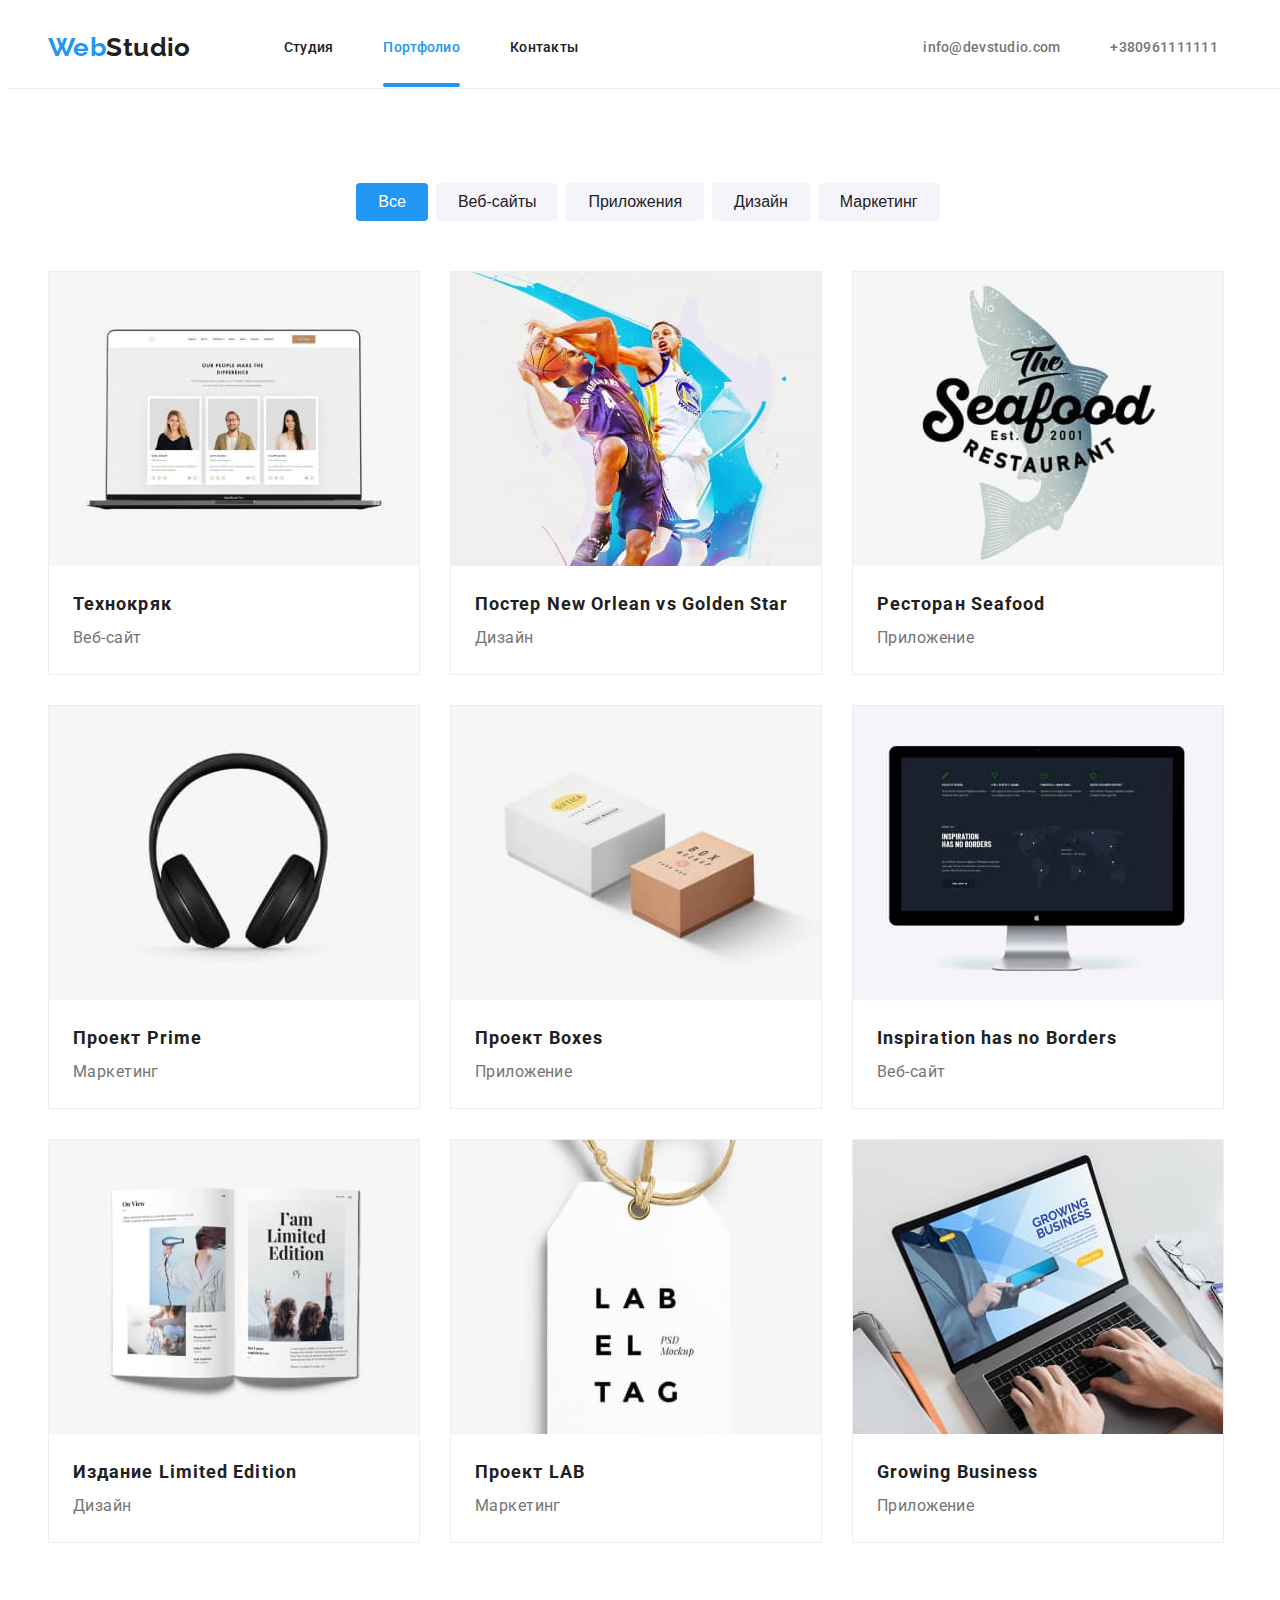
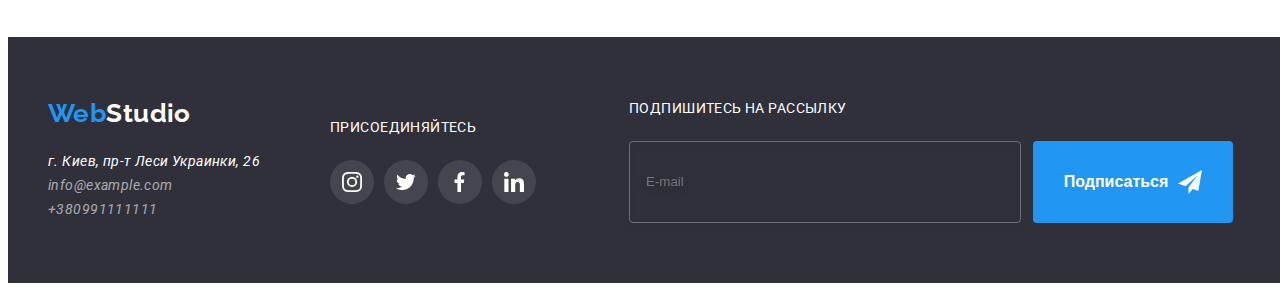
==== portfolio.html @ fde3c109 "Initial commit" ====
<!DOCTYPE html>
<html lang="ru">
  <head>
    <meta charset="UTF-8" />
    <meta http-equiv="X-UA-Compatible" content="IE=edge" />
    <meta name="viewport" content="width=device-width, initial-scale=1.0" />
    <title>Студия</title>
    <link rel="preconnect" href="https://fonts.googleapis.com" />
    <link rel="preconnect" href="https://fonts.gstatic.com" crossorigin />
    <link
      href="https://fonts.googleapis.com/css2?family=Raleway:wght@700&family=Roboto:wght@400;500;700;900&display=swap"
      rel="stylesheet"
    />
    <link
      rel="stylesheet"
      href="https://cdnjs.cloudflare.com/ajax/libs/modern-normalize/1.1.0/modern-normalize.min.css"
      integrity="sha512-wpPYUAdjBVSE4KJnH1VR1HeZfpl1ub8YT/NKx4PuQ5NmX2tKuGu6U/JRp5y+Y8XG2tV+wKQpNHVUX03MfMFn9Q=="
      crossorigin="anonymous"
      referrerpolicy="no-referrer"
    />
    <link rel="stylesheet" href="./css/styles.css" />
  </head>
  <body>
    <!-- Шапка страницы  -->
    <header class="header">
      <div class="conteiner header">
        <nav class="navigation">
          <a class="logo-web" href="./index.html">Web<span class="logo-studio">Studio</span></a>
          <ul class="site-nav">
            <li class="item"><a href="./index.html" class="link">Студия</a></li>
            <li class="item"><a href="./portfolio.html" class="link current">Портфолио</a></li>
            <li class="item"><a href="" class="link">Контакты</a></li>
          </ul>
        </nav>
        <ul class="auth-nav">
          <li class="auth-item">
            <a class="contact-mail" href="mailto:info@devstudio.com">
              <svg class="icon-contact" width="16" height="12">
                <use href="./images/contacts/sprite-header-contact.svg#mail"></use>
              </svg>
              info@devstudio.com
            </a>
          </li>
          <li class="auth-item">
            <a class="contact-pnone" href="tel:+380961111111">
              <svg class="icon-contact" width="10" height="16">
                <use href="./images/contacts/sprite-header-contact.svg#phone"></use>
              </svg>
              +380961111111</a
            >
          </li>
        </ul>
      </div>
    </header>
    <!-- Мейн -->
    <main>
      <section class="page-section">
        <div class="conteiner">
          <!-- Навигация карточек -->
          <h1 class="visibility-hidden">Портфолио</h1>
          <ul class="page-nav">
            <li class="page-item"><button class="btn current" type="button">Все</button></li>
            <li class="page-item"><button class="btn" type="button">Веб-сайты</button></li>
            <li class="page-item"><button class="btn" type="button">Приложения</button></li>
            <li class="page-item"><button class="btn" type="button">Дизайн</button></li>
            <li class="page-item"><button class="btn" type="button">Маркетинг</button></li>
          </ul>
          <!-- Карточки работ -->
          <ul class="portfolio-list">
            <li class="portfolio-item">
              <div class="product-thumb">
                <img src="./images/portfolio/laptop.jpg" alt="Ноутбук" width="370" height="294" />
                <div class="portfolio-overlay">
                  <p>
                    Ресурс предлагает комплексные предложения с разным уровнем функционала и
                    сервисов. Все это позволит посетителю получить исчерпывающие сведения о компании
                    или частном лице.
                  </p>
                </div>
              </div>
              <div class="portfolio-card">
                <h2 class="portfolio-title">Технокряк</h2>
                <p class="portfolio-text">Веб-сайт</p>
              </div>
            </li>

            <li class="portfolio-item">
              <div class="product-thumb">
                <img
                  src="./images/portfolio/bascketball.jpg"
                  alt="Баскетболисты"
                  width="370"
                  height="294"
                />
                <div class="portfolio-overlay">
                  <p>
                    Ресурс предлагает комплексные предложения с разным уровнем функционала и
                    сервисов. Все это позволит посетителю получить исчерпывающие сведения о компании
                    или частном лице.
                  </p>
                </div>
              </div>
              <div class="portfolio-card">
                <h2 class="portfolio-title">Постер New Orlean vs Golden Star</h2>
                <p class="portfolio-text">Дизайн</p>
              </div>
            </li>
            <li class="portfolio-item">
              <div class="product-thumb">
                <img
                  src="./images/portfolio/seafood.jpg"
                  alt="Логотип Seafoof"
                  width="370"
                  height="294"
                />
                <div class="portfolio-overlay">
                  <p>
                    Ресурс предлагает комплексные предложения с разным уровнем функционала и
                    сервисов. Все это позволит посетителю получить исчерпывающие сведения о компании
                    или частном лице.
                  </p>
                </div>
              </div>
              <div class="portfolio-card">
                <h2 class="portfolio-title">Ресторан Seafood</h2>
                <p class="portfolio-text">Приложение</p>
              </div>
            </li>
            <li class="portfolio-item">
              <div class="product-thumb">
                <img
                  src="./images/portfolio/headphones.jpg"
                  alt="Наушники"
                  width="370"
                  height="294"
                />
                <div class="portfolio-overlay">
                  <p>
                    Ресурс предлагает комплексные предложения с разным уровнем функционала и
                    сервисов. Все это позволит посетителю получить исчерпывающие сведения о компании
                    или частном лице.
                  </p>
                </div>
              </div>
              <div class="portfolio-card">
                <h2 class="portfolio-title">Проект Prime</h2>
                <p class="portfolio-text">Маркетинг</p>
              </div>
            </li>
            <li class="portfolio-item">
              <div class="product-thumb">
                <img src="./images/portfolio/boxes.jpg" alt="Коробки" width="370" height="294" />
                <div class="portfolio-overlay">
                  <p>
                    Ресурс предлагает комплексные предложения с разным уровнем функционала и
                    сервисов. Все это позволит посетителю получить исчерпывающие сведения о компании
                    или частном лице.
                  </p>
                </div>
              </div>
              <div class="portfolio-card">
                <h2 class="portfolio-title">Проект Boxes</h2>
                <p class="portfolio-text">Приложение</p>
              </div>
            </li>
            <li class="portfolio-item">
              <div class="product-thumb">
                <img src="./images/portfolio/monitor.jpg" alt="Монитор" width="370" height="294" />
                <div class="portfolio-overlay">
                  <p>
                    Ресурс предлагает комплексные предложения с разным уровнем функционала и
                    сервисов. Все это позволит посетителю получить исчерпывающие сведения о компании
                    или частном лице.
                  </p>
                </div>
              </div>
              <div class="portfolio-card">
                <h2 class="portfolio-title">Inspiration has no Borders</h2>
                <p class="portfolio-text">Веб-сайт</p>
              </div>
            </li>
            <li class="portfolio-item">
              <div class="product-thumb">
                <img src="./images/portfolio/book.jpg" alt="Книга" width="370" height="294" />
                <div class="portfolio-overlay">
                  <p>
                    Ресурс предлагает комплексные предложения с разным уровнем функционала и
                    сервисов. Все это позволит посетителю получить исчерпывающие сведения о компании
                    или частном лице.
                  </p>
                </div>
              </div>
              <div class="portfolio-card">
                <h2 class="portfolio-title">Издание Limited Edition</h2>
                <p class="portfolio-text">Дизайн</p>
              </div>
            </li>
            <li class="portfolio-item">
              <div class="product-thumb">
                <img src="./images/portfolio/label.jpg" alt="Бирка" width="370" height="294" />
                <div class="portfolio-overlay">
                  <p>
                    Ресурс предлагает комплексные предложения с разным уровнем функционала и
                    сервисов. Все это позволит посетителю получить исчерпывающие сведения о компании
                    или частном лице.
                  </p>
                </div>
              </div>
              <div class="portfolio-card">
                <h2 class="portfolio-title">Проект LAB</h2>
                <p class="portfolio-text">Маркетинг</p>
              </div>
            </li>
            <li class="portfolio-item">
              <div class="product-thumb">
                <img
                  src="./images/portfolio/hend-on-laptop.jpg"
                  alt="Ноутбук"
                  width="370"
                  height="294"
                />
                <div class="portfolio-overlay">
                  <p>
                    Ресурс предлагает комплексные предложения с разным уровнем функционала и
                    сервисов. Все это позволит посетителю получить исчерпывающие сведения о компании
                    или частном лице.
                  </p>
                </div>
              </div>
              <div class="portfolio-card">
                <h2 class="portfolio-title">Growing Business</h2>
                <p class="portfolio-text">Приложение</p>
              </div>
            </li>
          </ul>
        </div>
      </section>
    </main>
    <!-- Футер -->
    <footer class="footer">
      <div class="conteiner">
        <div class="address-item">
          <a href="./index.html" class="logo-web">Web<span class="logo-studio">Studio</span></a>
          <address class="footer-addres">
            <ul>
              <li>
                <p class="address">г. Киев, пр-т Леси Украинки, 26</p>
              </li>
              <li class="contacts-item">
                <a href="mailto:info@example.com" class="contacts">info@example.com</a>
              </li>
              <li class="contacts-item">
                <a href="tel:+38099111111" class="contacts">+380991111111</a>
              </li>
            </ul>
          </address>
        </div>
        <div class="social">
          <p class="join">присоединяйтесь</p>
          <ul class="icon-box">
            <li class="icon-item">
              <a class="icon-link" href="">
                <svg class="icon" width="20" height="20">
                  <use href="./images/baground/sprite-icons.svg#instagram"></use>
                </svg>
              </a>
            </li>
            <li class="icon-item">
              <a class="icon-link" href="">
                <svg class="icon" width="20" height="20">
                  <use href="./images/baground/sprite-icons.svg#twitter"></use>
                </svg>
              </a>
            </li>
            <li class="icon-item">
              <a class="icon-link" href="">
                <svg class="icon" width="20" height="20">
                  <use href="./images/baground/sprite-icons.svg#facebook"></use>
                </svg>
              </a>
            </li>
            <li class="icon-item">
              <a class="icon-link" href="">
                <svg class="icon" width="20" height="20">
                  <use href="./images/baground/sprite-icons.svg#linkedin"></use>
                </svg>
              </a>
            </li>
          </ul>
        </div>
        <div class="footer-subscription">
          <p class="subscription-title">Подпишитесь на рассылку</p>
          <form class="form-subscription">
            <label>
              <input
                class="subscription-mail"
                type="email"
                name="subscription"
                placeholder="E-mail"
              />
            </label>
            <button class="button" type="submit">
              Подписаться
              <svg class="subscription-latter" width="24" height="24">
                <use href="./images/baground/sprite-icons.svg#letter"></use>
              </svg>
            </button>
          </form>
        </div>
      </div>
    </footer>
  </body>
</html>
---- css/styles.css ----
/* ROOT */
:root {
  --primery-text-color: rgba(117, 117, 117, 1);
  --bgc-hero-footer: rgba(47, 48, 58, 1);
  --title-text-color: rgba(33, 33, 33, 1);
  --accent-color: rgba(33, 150, 243, 1);
  --footer-contact-color: rgba(255, 255, 255, 0.6);
  --hero-color: rgba(255, 255, 255, 1);
  --batton-portfolio: rgba(245, 244, 250, 1);
  --page-color: #ffffff;
  --cubic-bezier: cubic-bezier(0.4, 0, 0.2, 1);
}

/* НОРМАЛИЗАЦИЯ */
h1,
h2,
h3,
h4,
h5,
h6,
p {
  margin: 0;
}
a {
  text-decoration: none;
  color: inherit;
}

ul,
ul li {
  padding: 0;
  margin: 0;
  list-style: none;
}
img {
  display: block;
}
/* Наследование от body */
body {
  height: 100%;
  width: 100%;
  background-color: var(--page-color);
  color: var(--primery-text-color);
  font-family: Roboto, sans-serif;
  font-size: 14px;
  font-weight: 400;
  letter-spacing: 0.03em;
  line-height: 1.7;
}

/* Контейнер для контента */
.conteiner {
  width: 1200px;
  margin: 0 auto;
  padding-left: 15px;
  padding-right: 15px;
  align-items: center;
}

/* Header */
.header {
  display: flex;
  height: 80px;
  border-bottom: 1px solid #ececec;
}
.navigation {
  display: flex;
}
.logo-web {
  display: inline-block;
  margin-right: 93px;
  padding-top: 24px;
  padding-bottom: 25px;
  color: var(--accent-color);
  font-family: Raleway, sans-serif;
  font-weight: 700;
  font-size: 26px;
  line-height: 1.2;
}
.logo-studio {
  color: var(--title-text-color);
}
/* Header-Site nav  */
.site-nav {
  display: flex;
  align-items: center;
  font-weight: 500;
  line-height: 1.14;
  letter-spacing: 0.02em;
}
.site-nav .link {
  padding-top: 32px;
  padding-bottom: 32px;
  color: var(--title-text-color);
  letter-spacing: 0.02em;

  transition: color 250ms var(--cubic-bezier);
}
.item {
  display: inline-block;
  margin-right: 50px;
}
.item:last-child {
  margin-right: 0;
}
.site-nav .link:hover,
.site-nav .link:focus {
  color: var(--accent-color);
}
.site-nav .link.current {
  position: relative;
  color: var(--accent-color);
}

.item .current::after {
  content: '';
  display: block;
  position: absolute;
  bottom: 0;
  transform: translateY(0);
  border-radius: 2px;

  height: 4px;
  width: 100%;
  background-color: var(--accent-color);
}

.auth-nav {
  display: flex;
  margin-left: auto;
  align-items: center;
  font-weight: 500;
  line-height: 1.14;
  letter-spacing: 0.02em;
}
.auth-nav .auth-item {
  display: block;
  padding-top: 32px;
  padding-bottom: 32px;
  color: var(--primery-text-color);
  letter-spacing: 0.02em;
  margin-right: 30px;

  transition: color 250ms var(--cubic-bezier);
}
.contact-mail,
.contact-pnone {
  color: inherit;
}
.contact-mail,
.contact-pnone {
  display: flex;
  align-items: center;
}
.icon-contact {
  fill: currentColor;
  margin-right: 10px;
}
.auth-item:hover,
.auth-item:focus {
  color: var(--accent-color);
}

.border-header {
  border: 1px solid #ececec;
}
/* --------------------------------------------------  */

/* main  */
h2,
h3,
h4 {
  color: var(--title-text-color);
}
/* hero  */
.hero {
  padding: 200px 0;
  background-color: var(--bgc-hero-footer);
}
.overlay {
  height: 600px;
  max-width: 1600px;
  margin: 0 auto;
  background-image: linear-gradient(to right, rgba(47, 48, 58, 0.4), rgba(47, 48, 58, 0.4)),
    url(../images/baground/baground-hiro.jpg);
  background-color: gray;
}
.hero-title {
  width: 696px;
  margin-left: auto;
  margin-right: auto;
  margin-bottom: 30px;
  color: var(--hero-color);
  font-weight: 900;
  font-size: 44px;
  line-height: 1.36;
  text-align: center;
  letter-spacing: 0.06em;
  text-transform: uppercase;
}
.button {
  display: block;
  text-align: center;
  min-width: 200px;
  padding: 10px 16px;
  margin: 0 auto;
  color: var(--hero-color);
  background-color: var(--accent-color);
  font-size: 16px;
  font-weight: 700;
  line-height: 1.87;
  cursor: pointer;
  border: none;
  border-radius: 4px;

  transition: background-color 250ms var(--cubic-bezier), box-shadow 250ms var(--cubic-bezier);
}
.button:hover,
.button:focus {
  background-color: #188ce8;
  box-shadow: 0px 4px 4px rgba(0, 0, 0, 0.15);
}

.backdrop {
  position: fixed;
  top: 0;
  left: 0;
  width: 100%;
  height: 100%;
  background-color: rgba(0, 0, 0, 0.2);
  opacity: 1;
  transition: opacity 250ms var(--cubic-bezier);
}
.backdrop.is-hidden {
  opacity: 0;
  pointer-events: none;
}
.modal {
  display: block;
  min-width: 528px;
  min-height: 531px;
  border-radius: 4px;
  background-color: #fff;

  position: absolute;
  top: 50%;
  left: 50%;
  transform: translate(-50%, -50%) scale(0.9);
  transition: transform 250ms var(--cubic-bezier);
}
.modal-title {
  padding-top: 40px;
  margin-bottom: 12px;

  font-weight: 700;
  font-size: 20px;
  line-height: 1.15;
  text-align: center;
  letter-spacing: 0.03em;

  color: #212121;
}
.modal-form {
  display: block;
  margin-left: 40px;
  margin-right: 40px;
}
.form-field {
  display: block;
  cursor: pointer;
  margin-bottom: 10px;
}
.form-label {
  display: inline-block;
  margin-bottom: 4px;
  font-size: 12px;
  line-height: 1.17;
  letter-spacing: 0.01em;
}
.box-input {
  display: block;
  position: relative;
}
.form-input {
  display: flex;
  align-items: center;
  height: 40px;
  width: 100%;
  margin: 0;
  padding: 12px 16px;
  padding-left: 42px;
  line-height: 1.14;
  letter-spacing: 0.01em;
  color: #212121;
  border: 1px solid rgba(33, 33, 33, 0.2);
  border-radius: 4px;
  outline: none;
  transition: border-color 250ms var(--cubic-bezier);
}
.form-field:focus-within .form-input,
.form-field:focus-within .form-comments {
  border-color: var(--accent-color);
}
.form-icon {
  fill: currentColor;
  position: absolute;
  top: 50%;
  left: 13px;
  color: #212121;
  transform: translateY(-50%);
  transition: color 250ms var(--cubic-bezier);
}
.form-field:focus-within .form-icon {
  color: var(--accent-color);
}
.form-comments {
  display: flex;
  width: 100%;
  min-height: 120px;
  padding: 12px 16px;
  outline: none;
  resize: none;
  color: rgba(33, 33, 33, 1);
  border: 1px solid rgba(33, 33, 33, 0.2);
  border-radius: 4px;
  transition: border-color 250ms var(--cubic-bezier);
}
.form-field.comments {
  margin-bottom: 20px;
}
.form-checkbox {
  display: flex;
  align-items: center;
  justify-content: center;
  margin-bottom: 30px;
}
.checkbox-conteiner {
  display: block;
  position: relative;
  width: 16px;
  height: 15px;
  margin-right: 8px;
  cursor: pointer;
}
.checkbox {
  position: absolute;
  white-space: nowrap;
  width: 1px;
  height: 1px;
  overflow: hidden;
  border: 0;
  padding: 0;
  clip: rect(0 0 0 0);
  clip-path: inset(50%);
  margin: -1px;
}
.checkbox-form-icon {
  display: block;
  position: absolute;
  top: 0;
  left: 0;
  width: 16px;
  height: 15px;
  color: currentColor;
  opacity: 0;
  transition: opacity 250ms var(--cubic-bezier), fill 250ms var(--cubic-bezier),
    background-color 250ms var(--cubic-bezier);
}
.checkbox-unchecked {
  display: block;
  position: absolute;
  top: 0;
  left: 0;
  width: 16px;
  height: 15px;
  border: 2px solid #212121;
  border-radius: 2px;
  transition: border-color 250ms var(--cubic-bezier);
}
.checkbox:focus ~ .checkbox-form-icon {
  opacity: 1;
  background-color: var(--accent-color);
  fill: #fff;
}

.checkbox:focus ~ .checkbox-unchecked,
.checkbox:hover ~ .checkbox-unchecked {
  border-color: var(--accent-color);
}
.accept-link {
  display: inline-block;
  text-decoration: underline;
  color: var(--accent-color);
}
.modal-form .button {
  margin-bottom: 40px;
}

.modal-btn {
  display: flex;
  justify-content: center;
  align-items: center;
  position: absolute;
  top: 8px;
  right: 8px;

  height: 30px;
  width: 30px;

  border-radius: 50%;
  border: 1px solid rgba(0, 0, 0, 0.1);
  background-color: #fff;
}
.modal-btn > .icon {
  fill: currentColor;
}
.modal-btn:focus,
.modal-btn:hover > .icon {
  fill: var(--accent-color);
}

/* Преимущества  */
.visibility-hidden {
  position: absolute;
  white-space: nowrap;
  width: 1px;
  height: 1px;
  overflow: hidden;
  border: 0;
  padding: 0;
  clip: rect(0 0 0 0);
  clip-path: inset(50%);
  margin: -1px;
}

.features {
  padding-top: 94px;
}

.features .list {
  display: flex;
}
.features .list-item {
  width: 270px;
  margin-right: 30px;
}
.features .list-item:last-child {
  margin-right: 0;
}
.features .icon-box {
  display: flex;
  height: 120px;
  background: #f5f4fa;
  border-radius: 4px;
  margin-bottom: 30px;
  justify-content: center;
  align-items: center;
}
.team {
  background-color: #f5f4fa;
  padding-top: 94px;
  padding-bottom: 94px;
}

.features-title,
.work-title,
.team-title {
  color: var(--title-text-color);
  font-size: 14px;
  font-weight: 700;
}
.features-title {
  line-height: 1.14;
  text-transform: uppercase;
  margin-bottom: 10px;
}
/* WORK  */
.work {
  padding-bottom: 94px;
  padding-top: 94px;
}
.work-title,
.team-title {
  font-size: 36px;
  line-height: 1.17;
  text-align: center;
}
.work-title {
  margin-bottom: 50px;
}
.work-list {
  display: flex;
  justify-content: center;
  align-items: center;
}
.work-item {
  position: relative;
  margin-right: 30px;
}
.work-label {
  display: flex;
  align-items: center;
  justify-content: center;
  position: absolute;
  bottom: 0;
  height: 70px;
  width: 100%;

  font-weight: 700;
  line-height: 1.28;
  text-transform: uppercase;
  color: var(--hero-color);

  background-color: rgba(47, 48, 58, 0.8);
}
.work-item:last-child {
  margin-right: 0;
}
/* Наша команда  */
.team-title {
  margin-bottom: 50px;
}
.team-list {
  display: flex;
  justify-content: flex-start;
}
.team-item {
  background-color: #fff;
}
.team-item:not(:last-child) {
  margin-right: 30px;
}
.text-card {
  padding-top: 30px;
  padding-bottom: 30px;
  text-align: center;
  box-shadow: 0px 1px 3px rgba(0, 0, 0, 0.12), 0px 1px 1px rgba(0, 0, 0, 0.14),
    0px 2px 1px rgba(0, 0, 0, 0.2);
  border-radius: 0px 0px 4px 4px;
}
.team-name {
  font-weight: 500;
}
.team-name,
.team-position {
  font-size: 16px;
  line-height: 1.19;
}
.team-position {
  margin-bottom: 16px;
}

.icon-box {
  display: flex;
  justify-content: center;
  align-items: center;
}
.icon-item {
  display: flex;
  justify-content: center;
  align-items: center;
  margin-right: 10px;
  border-radius: 50%;
  background-color: #fff;
  color: rgba(175, 177, 184, 1);

  transition: color 250ms var(--cubic-bezier), background-color 250ms var(--cubic-bezier);
}
.icon-item:last-child {
  margin-right: 0;
}
.icon-link {
  display: flex;
  width: 44px;
  height: 44px;
  justify-content: center;
  align-items: center;
  color: inherit;
}
.icon {
  fill: currentColor;
}
.team .icon-item:hover,
.team .icon-item:focus {
  background-color: #2196f3;
  color: #ffffff;
}

/*  Постоянные клиенты  */
.clients {
  padding-top: 94px;
  padding-bottom: 94px;
}
.clients-title {
  font-weight: 700;
  font-size: 36px;
  line-height: 1.67;
  text-align: center;
  letter-spacing: 0.03em;
  margin-bottom: 50px;
}
.clients-box {
  display: flex;
  justify-content: center;
  align-items: center;
  margin: 0;
  padding: 0;
}
.clients-item {
  display: flex;
  justify-content: center;
  align-items: center;
  width: 170px;
  height: 92px;
  border: 1px solid rgba(175, 177, 184, 1);
  border-radius: 4px;
  margin-right: 30px;
  background-color: #fff;
  color: rgba(175, 177, 184, 1);

  transition: color 250ms var(--cubic-bezier), border-color 250ms var(--cubic-bezier);
}
.clients-item:last-child {
  margin-right: 0;
}
.clients-icon {
  fill: currentColor;
}
.clients-item:hover,
.clients-item:focus {
  color: #2196f3;
  border-color: #2196f3;
}

/* --------------------------------------------- */
/* footer  */
.footer {
  background: var(--bgc-hero-footer);
  padding-top: 60px;
  padding-bottom: 60px;
}
.footer .conteiner {
  display: flex;
}
.footer .logo-studio {
  color: var(--hero-color);
}
.footer .logo-web,
.footer .logo-studio {
  margin: 0;
  padding: 0;
}
.footer-addres {
  margin-top: 20px;
  margin-right: 70px;
}
.address {
  color: var(--hero-color);
}
.contacts {
  color: var(--footer-contact-color);
  font-weight: 400;
}
.contacts:hover,
.contacts:focus {
  color: var(--accent-color);
}
.join {
  color: var(--page-color);
  text-transform: uppercase;
  margin-bottom: 20px;
}
.footer .icon-item {
  display: flex;
  justify-content: center;
  align-items: center;
  border-radius: 50%;
  background-color: rgba(255, 255, 255, 0.1);
  color: #ffffff;

  transition: background-color 250ms var(--cubic-bezier);
}
.footer .icon-item:hover,
.footer .icon-item:focus {
  background-color: #2196f3;
}
.social {
  margin-right: 93px;
}
.subscription-title {
  margin-bottom: 20px;
  text-transform: uppercase;
  text-transform: uppercase;
  color: #ffffff;
}
.subscription-mail {
  display: block;
  height: 50px;
  width: 358px;
  padding: 15px 16px;
  margin-right: 12px;
  outline: none;
  border: 1px solid rgba(255, 255, 255, 0.3);
  filter: drop-shadow(0px 4px 4px rgba(0, 0, 0, 0.15));
  border-radius: 4px;
  background-color: inherit;
  color: #fff;
}
.form-subscription {
  display: flex;
}
.footer-subscription .button {
  display: flex;
  justify-content: center;
  align-items: center;
}
.subscription-latter {
  margin-left: 10px;
}

/* main-pertfolio  */
.page-section {
  padding-top: 94px;
  padding-bottom: 94px;
}
.page-nav {
  display: flex;
  justify-content: center;
  padding-bottom: 50px;
}
.page-item {
  margin-right: 8px;
}
.page-item:last-child {
  margin-right: 0;
}

.portfolio-list {
  display: flex;
  flex-wrap: wrap;
}

.portfolio-item {
  max-width: 370px;
  margin-right: 30px;
  margin-bottom: 30px;
  background-color: #fff;
  border: 1px solid #eeeeee;
  transition: box-shadow 250ms var(--cubic-bezier);
}
.product-thumb {
  position: relative;
  overflow: hidden;
}
.portfolio-overlay {
  display: block;
  padding: 63px 24px;
  position: absolute;
  top: 0;
  left: 0;
  width: 100%;
  height: 100%;
  color: #fff;
  background-color: rgba(33, 150, 243, 0.9);

  font-size: 18px;
  line-height: 1.56;

  transform: translateY(100%);
  transition: transform 250ms cubic-bezier(0.4, 0, 0.2, 1), opacity 250ms var(--cubic-bezier);
  opacity: 0;
}

.portfolio-item:nth-child(3n) {
  margin-right: 0;
}
.portfolio-item:nth-last-child(-n + 3) {
  margin-bottom: 0;
}
.portfolio-item:hover,
.portfolio-item:focus {
  box-shadow: 0px 1px 1px rgba(0, 0, 0, 0.12), 0px 4px 4px rgba(0, 0, 0, 0.06),
    1px 4px 6px rgba(0, 0, 0, 0.16);
}

.portfolio-item:hover .portfolio-overlay,
.portfolio-item:focus .portfolio-overlay {
  transform: translateY(0%);
  opacity: 1;
}

.btn {
  padding: 6px 22px;

  font-size: 16px;
  font-weight: 500;
  line-height: 1.625;
  background-color: var(--batton-portfolio);
  color: var(--title-text-color);
  cursor: pointer;
  border: unset;
  border-radius: 4px;
}
.btn:hover,
.btn:focus {
  background-color: var(--accent-color);
  color: var(--page-color);
}

.btn.current {
  color: var(--page-color);
  background-color: var(--accent-color);
}

.portfolio-title {
  font-weight: 700;
  font-size: 18px;
  line-height: 2;
  letter-spacing: 0.06em;
}
.portfolio-text {
  font-size: 16px;
  line-height: 2;
}
.portfolio-card {
  padding: 20px 24px;
}
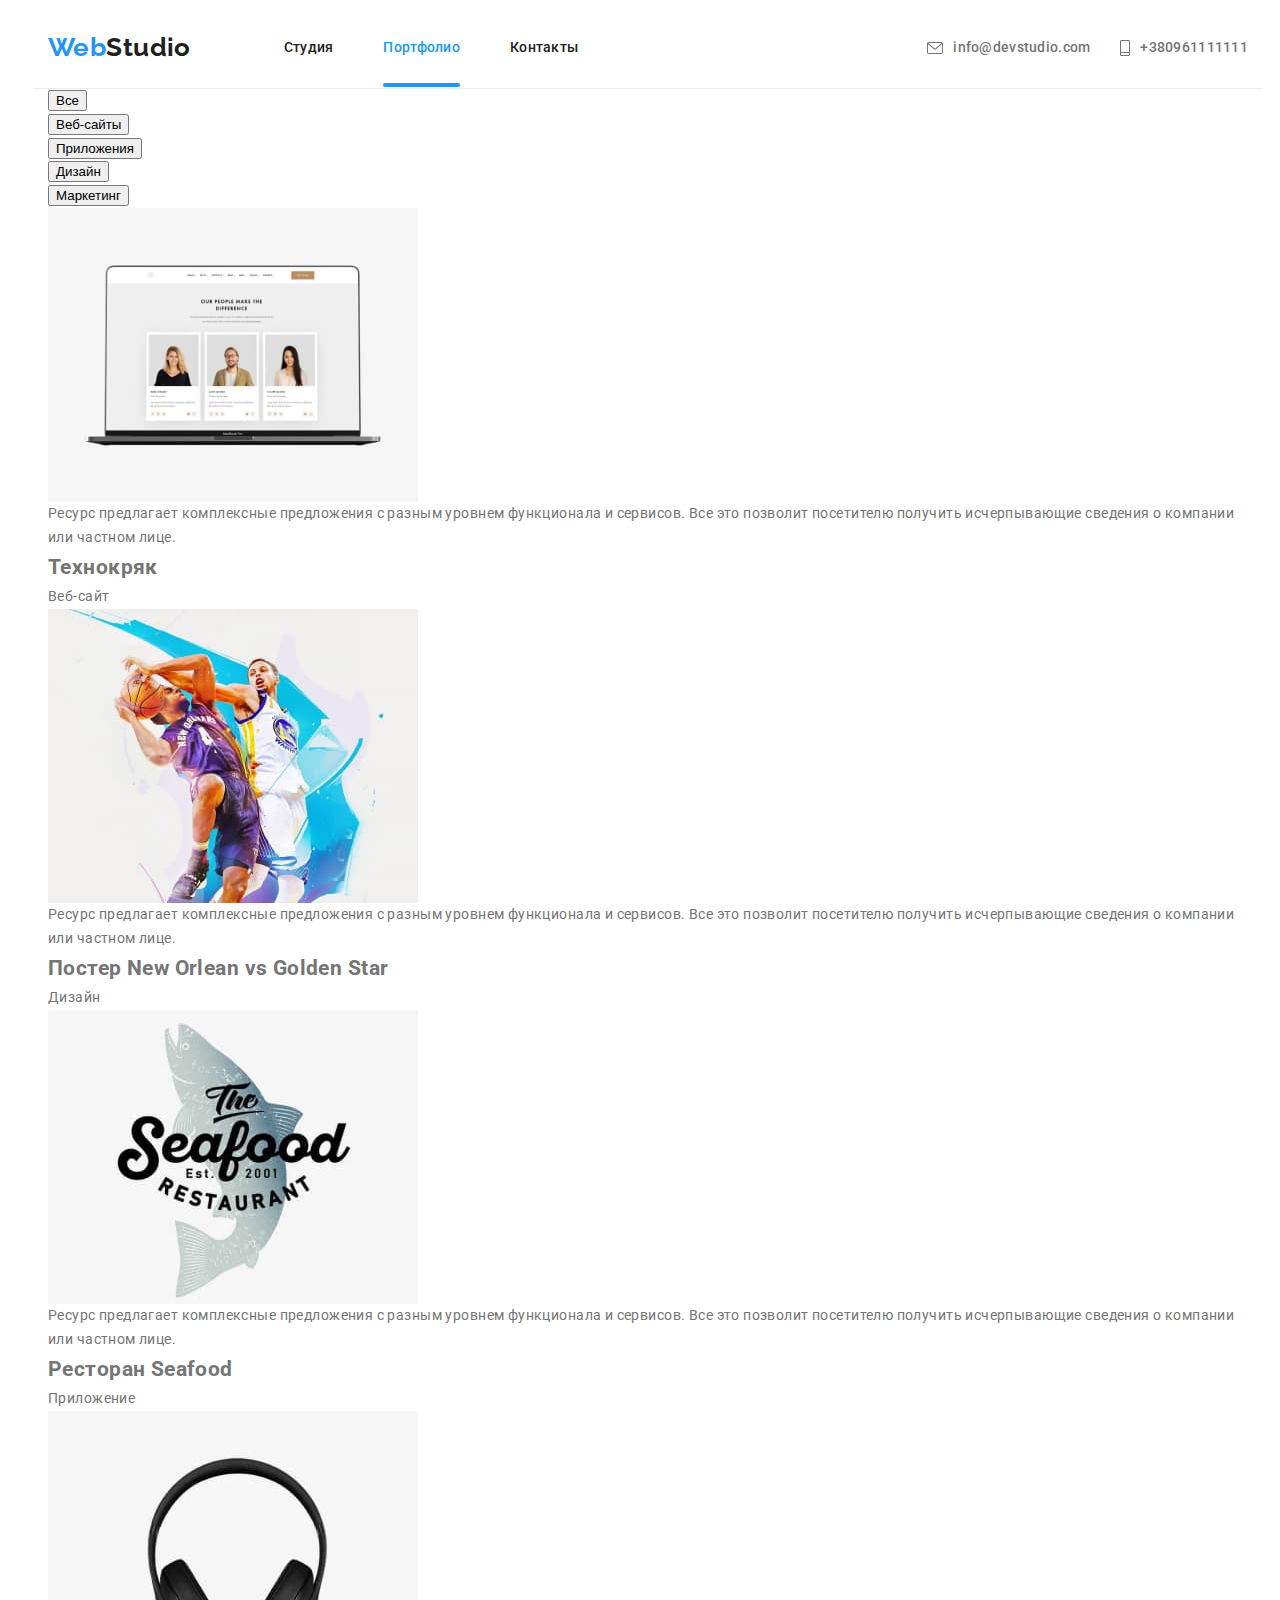
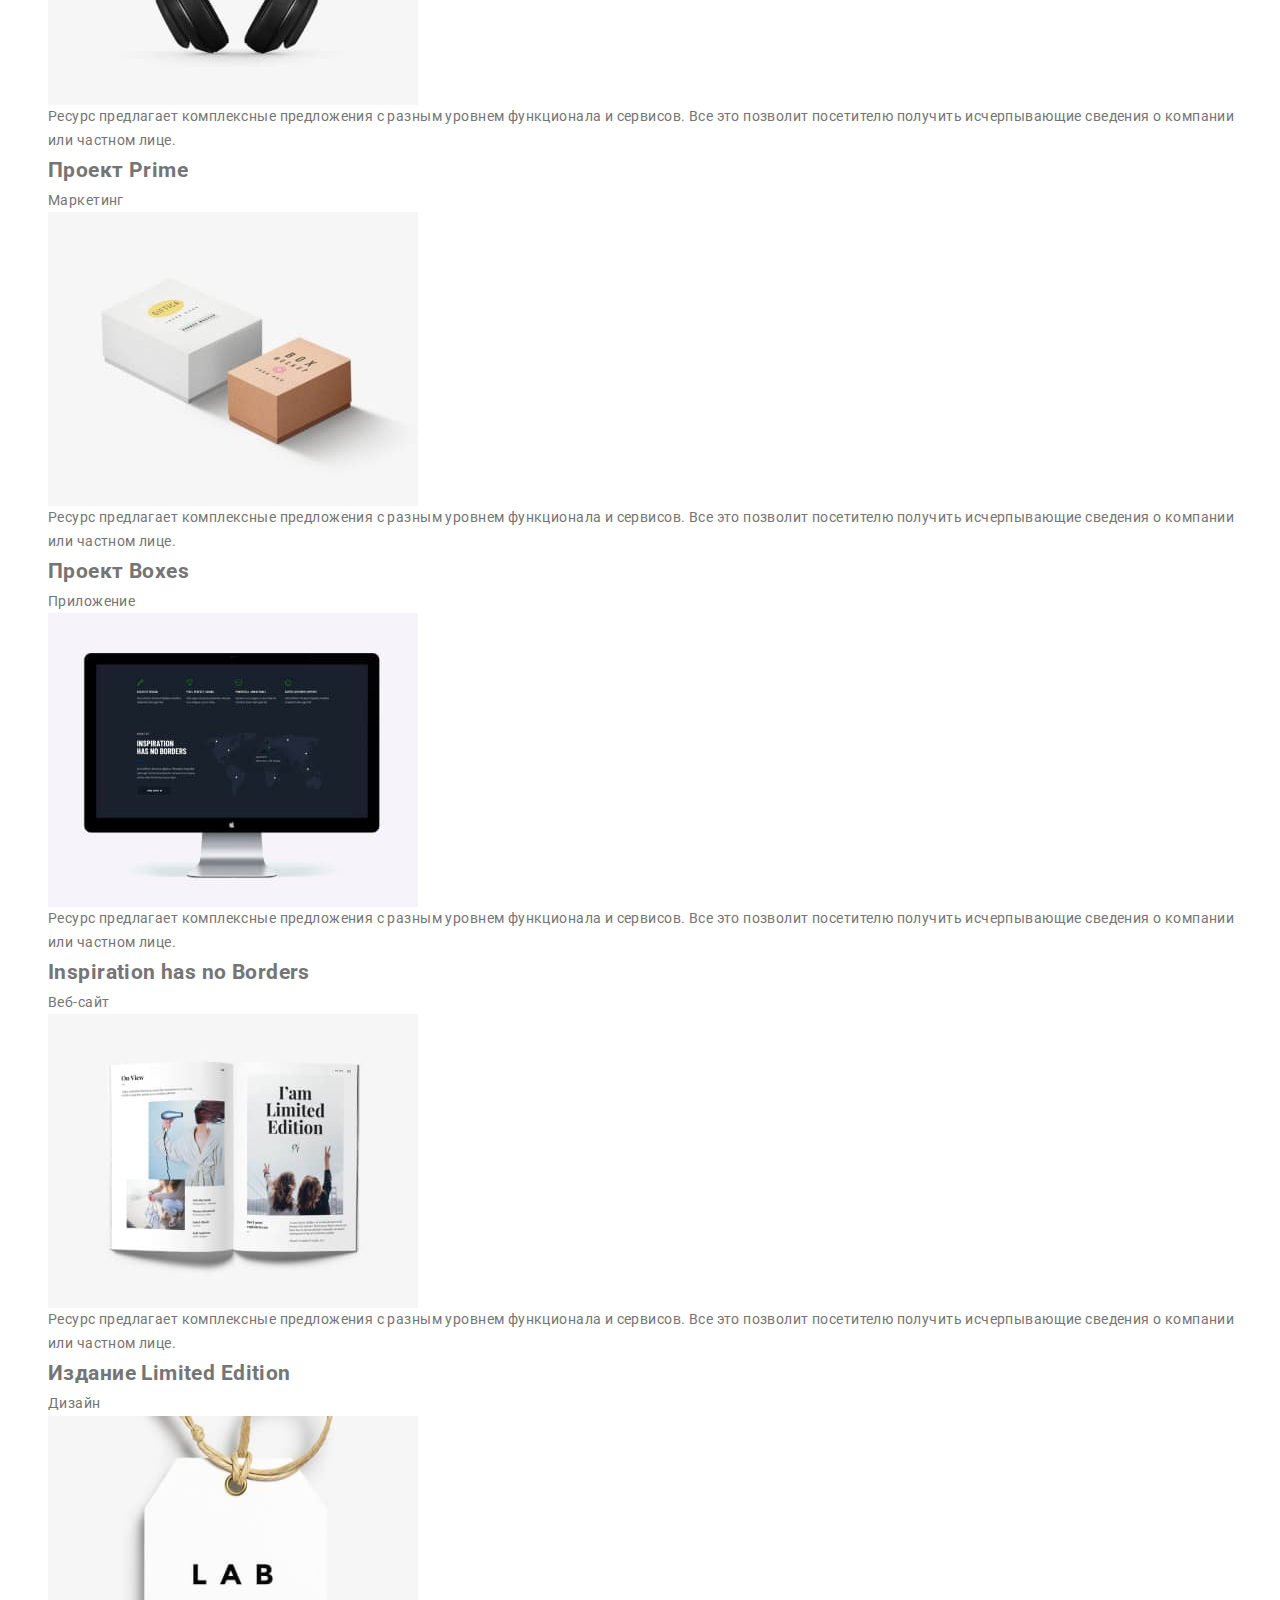
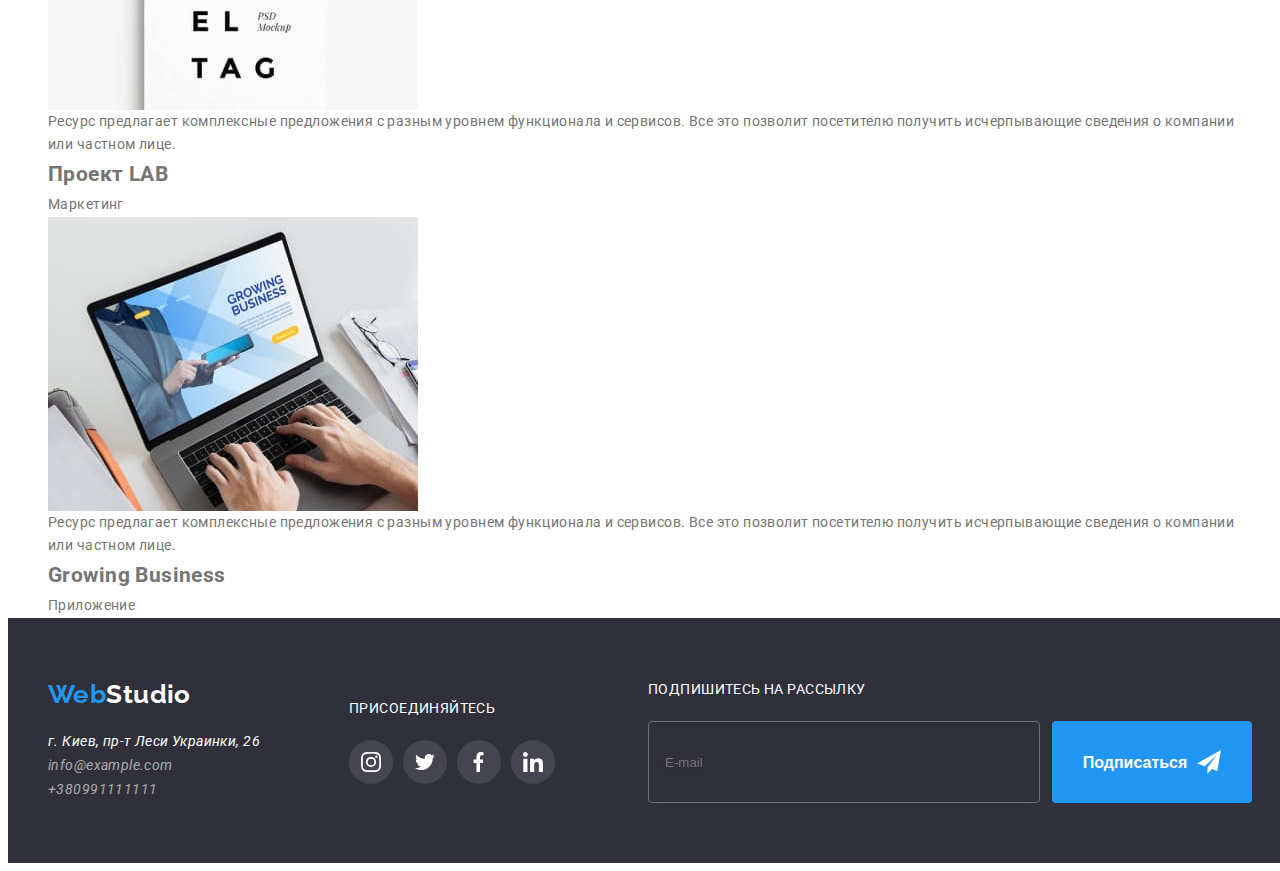
==== commit 48ac0ddc: "began bem class" ====
--- a/portfolio.html
+++ b/portfolio.html
@@ -21,30 +21,36 @@
     <link rel="stylesheet" href="./css/styles.css" />
   </head>
   <body>
-    <!-- Шапка страницы  -->
+    <!-- Header -->
     <header class="header">
-      <div class="conteiner header">
+      <div class="conteiner header_conteiner">
         <nav class="navigation">
-          <a class="logo-web" href="./index.html">Web<span class="logo-studio">Studio</span></a>
-          <ul class="site-nav">
-            <li class="item"><a href="./index.html" class="link">Студия</a></li>
-            <li class="item"><a href="./portfolio.html" class="link current">Портфолио</a></li>
-            <li class="item"><a href="" class="link">Контакты</a></li>
+          <a class="logo logo_header" href="./index.html"
+            >Web<span class="logo__text">Studio</span></a
+          >
+          <ul class="header__nav-list">
+            <li class="header__nav-item">
+              <a href="./index.html" class="header__nav-link">Студия</a>
+            </li>
+            <li class="header__nav-item">
+              <a href="./portfolio.html" class="header__nav-link header__nav-link--active">Портфолио</a>
+            </li>
+            <li class="header__nav-item"><a href="" class="header__nav-link">Контакты</a></li>
           </ul>
         </nav>
-        <ul class="auth-nav">
-          <li class="auth-item">
-            <a class="contact-mail" href="mailto:info@devstudio.com">
-              <svg class="icon-contact" width="16" height="12">
-                <use href="./images/contacts/sprite-header-contact.svg#mail"></use>
+        <ul class="header__contacts">
+          <li class="header__contacts-item">
+            <a class="header__contact-link" href="mailto:info@devstudio.com">
+              <svg class="header__contacts-icon" width="16" height="12">
+                <use href="./images/baground/sprite-icons.svg#mail"></use>
               </svg>
               info@devstudio.com
             </a>
           </li>
-          <li class="auth-item">
-            <a class="contact-pnone" href="tel:+380961111111">
-              <svg class="icon-contact" width="10" height="16">
-                <use href="./images/contacts/sprite-header-contact.svg#phone"></use>
+          <li class="header__contacts-item">
+            <a class="header__contact-link" href="tel:+380961111111">
+              <svg class="header__contacts-icon" width="10" height="16">
+                <use href="./images/baground/sprite-icons.svg#phone"></use>
               </svg>
               +380961111111</a
             >
@@ -236,72 +242,72 @@
         </div>
       </section>
     </main>
-    <!-- Футер -->
+    <!-- Footer  -->
     <footer class="footer">
-      <div class="conteiner">
-        <div class="address-item">
-          <a href="./index.html" class="logo-web">Web<span class="logo-studio">Studio</span></a>
-          <address class="footer-addres">
+      <div class="conteiner footer__conteiner">
+        <div class="footer__adress-wrapper">
+          <a href="./index.html" class="logo logo__footer">Web<span class="logo-text footer__logo-text">Studio</span></a>
+          <address class="footer__addres">
             <ul>
               <li>
-                <p class="address">г. Киев, пр-т Леси Украинки, 26</p>
+                <p class="footer__address">г. Киев, пр-т Леси Украинки, 26</p>
               </li>
-              <li class="contacts-item">
-                <a href="mailto:info@example.com" class="contacts">info@example.com</a>
+              <li class="footer__contacts">
+                <a href="mailto:info@example.com"">info@example.com</a>
               </li>
-              <li class="contacts-item">
-                <a href="tel:+38099111111" class="contacts">+380991111111</a>
+              <li class="footer__contacts">
+                <a href="tel:+38099111111">+380991111111</a>
               </li>
             </ul>
           </address>
         </div>
-        <div class="social">
-          <p class="join">присоединяйтесь</p>
-          <ul class="icon-box">
-            <li class="icon-item">
-              <a class="icon-link" href="">
-                <svg class="icon" width="20" height="20">
+        <div class="footer__social">
+          <p class="footer__join">присоединяйтесь</p>
+          <ul class="social__icon-box">
+            <li class="social__icon-item footer__social-icon--color">
+              <a class="social__icon-link" href="">
+                <svg class="social__icon" width="20" height="20">
                   <use href="./images/baground/sprite-icons.svg#instagram"></use>
                 </svg>
               </a>
             </li>
-            <li class="icon-item">
-              <a class="icon-link" href="">
-                <svg class="icon" width="20" height="20">
+            <li class="social__icon-item footer__social-icon--color">
+              <a class="social__icon-link" href="">
+                <svg class="social__icon" width="20" height="20">
                   <use href="./images/baground/sprite-icons.svg#twitter"></use>
                 </svg>
               </a>
             </li>
-            <li class="icon-item">
-              <a class="icon-link" href="">
-                <svg class="icon" width="20" height="20">
+            <li class="social__icon-item footer__social-icon--color">
+              <a class="social__icon-link" href="">
+                <svg class="social__icon" width="20" height="20">
                   <use href="./images/baground/sprite-icons.svg#facebook"></use>
                 </svg>
               </a>
             </li>
-            <li class="icon-item">
-              <a class="icon-link" href="">
-                <svg class="icon" width="20" height="20">
+            <li class="social__icon-item footer__social-icon--color">
+              <a class="social__icon-link" href="">
+                <svg class="social__icon" width="20" height="20">
                   <use href="./images/baground/sprite-icons.svg#linkedin"></use>
                 </svg>
               </a>
             </li>
           </ul>
         </div>
-        <div class="footer-subscription">
-          <p class="subscription-title">Подпишитесь на рассылку</p>
-          <form class="form-subscription">
+        <div class="footer__subscription">
+          <p class="footer__subscription-title">Подпишитесь на рассылку</p>
+          <form class="footer__subscription-form">
             <label>
               <input
-                class="subscription-mail"
+                class="footer__subscription-mail"
                 type="email"
                 name="subscription"
                 placeholder="E-mail"
               />
             </label>
-            <button class="button" type="submit">
+            <button class="button footer__subscription-button" type="submit">
               Подписаться
-              <svg class="subscription-latter" width="24" height="24">
+              <svg class="footer__subscription-latter" width="24" height="24">
                 <use href="./images/baground/sprite-icons.svg#letter"></use>
               </svg>
             </button>
--- a/css/styles.css
+++ b/css/styles.css
@@ -58,7 +58,7 @@
 }
 
 /* Header */
-.header {
+.header_conteiner {
   display: flex;
   height: 80px;
   border-bottom: 1px solid #ececec;
@@ -66,29 +66,38 @@
 .navigation {
   display: flex;
 }
-.logo-web {
+.logo {
   display: inline-block;
+  font-family: Raleway, sans-serif;
+  font-weight: 700;
+  font-size: 26px;
+  line-height: 1.2;
+  color: var(--accent-color);
+}
+.logo_header {
   margin-right: 93px;
   padding-top: 24px;
   padding-bottom: 25px;
-  color: var(--accent-color);
-  font-family: Raleway, sans-serif;
-  font-weight: 700;
-  font-size: 26px;
-  line-height: 1.2;
-}
-.logo-studio {
+}
+.logo__text {
   color: var(--title-text-color);
 }
 /* Header-Site nav  */
-.site-nav {
+.header__nav-list {
   display: flex;
   align-items: center;
   font-weight: 500;
   line-height: 1.14;
   letter-spacing: 0.02em;
 }
-.site-nav .link {
+.header__nav-item {
+  display: inline-block;
+  margin-right: 50px;
+}
+.header__nav-item:last-child {
+  margin-right: 0;
+}
+.header__nav-link {
   padding-top: 32px;
   padding-bottom: 32px;
   color: var(--title-text-color);
@@ -96,23 +105,16 @@
 
   transition: color 250ms var(--cubic-bezier);
 }
-.item {
-  display: inline-block;
-  margin-right: 50px;
-}
-.item:last-child {
-  margin-right: 0;
-}
-.site-nav .link:hover,
-.site-nav .link:focus {
+.header__nav-link:hover,
+.header__nav-link:focus {
   color: var(--accent-color);
 }
-.site-nav .link.current {
+.header__nav-link--active {
   position: relative;
   color: var(--accent-color);
 }
 
-.item .current::after {
+.header__nav-link--active::after {
   content: '';
   display: block;
   position: absolute;
@@ -124,8 +126,8 @@
   width: 100%;
   background-color: var(--accent-color);
 }
-
-.auth-nav {
+/* Header__contacts */
+.header__contacts {
   display: flex;
   margin-left: auto;
   align-items: center;
@@ -133,7 +135,7 @@
   line-height: 1.14;
   letter-spacing: 0.02em;
 }
-.auth-nav .auth-item {
+.header__contacts-item {
   display: block;
   padding-top: 32px;
   padding-bottom: 32px;
@@ -143,41 +145,28 @@
 
   transition: color 250ms var(--cubic-bezier);
 }
-.contact-mail,
-.contact-pnone {
-  color: inherit;
-}
-.contact-mail,
-.contact-pnone {
-  display: flex;
-  align-items: center;
-}
-.icon-contact {
+.header__contacts-item:last-child {
+  margin-right: 0;
+}
+.header__contact-link {
+  display: flex;
+  align-items: center;
+}
+.header__contacts-icon {
   fill: currentColor;
   margin-right: 10px;
 }
-.auth-item:hover,
-.auth-item:focus {
+.header__contacts-item:hover,
+.header__contacts-item:focus {
   color: var(--accent-color);
 }
-
-.border-header {
-  border: 1px solid #ececec;
-}
-/* --------------------------------------------------  */
-
-/* main  */
-h2,
-h3,
-h4 {
-  color: var(--title-text-color);
-}
-/* hero  */
+/* Main */
+/* Section Hero  */
 .hero {
   padding: 200px 0;
   background-color: var(--bgc-hero-footer);
 }
-.overlay {
+.hero__overlay {
   height: 600px;
   max-width: 1600px;
   margin: 0 auto;
@@ -185,7 +174,7 @@
     url(../images/baground/baground-hiro.jpg);
   background-color: gray;
 }
-.hero-title {
+.hero__title {
   width: 696px;
   margin-left: auto;
   margin-right: auto;
@@ -221,7 +210,7 @@
   box-shadow: 0px 4px 4px rgba(0, 0, 0, 0.15);
 }
 
-.backdrop {
+.hero__backdrop {
   position: fixed;
   top: 0;
   left: 0;
@@ -231,7 +220,7 @@
   opacity: 1;
   transition: opacity 250ms var(--cubic-bezier);
 }
-.backdrop.is-hidden {
+.hero__backdrop--is-hidden {
   opacity: 0;
   pointer-events: none;
 }
@@ -248,7 +237,7 @@
   transform: translate(-50%, -50%) scale(0.9);
   transition: transform 250ms var(--cubic-bezier);
 }
-.modal-title {
+.modal__title {
   padding-top: 40px;
   margin-bottom: 12px;
 
@@ -260,28 +249,28 @@
 
   color: #212121;
 }
-.modal-form {
+.modal__form {
   display: block;
   margin-left: 40px;
   margin-right: 40px;
 }
-.form-field {
+.modal__form-field {
   display: block;
   cursor: pointer;
   margin-bottom: 10px;
 }
-.form-label {
+.modal__form-label {
   display: inline-block;
   margin-bottom: 4px;
   font-size: 12px;
   line-height: 1.17;
   letter-spacing: 0.01em;
 }
-.box-input {
+.modal__box-input {
   display: block;
   position: relative;
 }
-.form-input {
+.modal__form-input {
   display: flex;
   align-items: center;
   height: 40px;
@@ -297,11 +286,11 @@
   outline: none;
   transition: border-color 250ms var(--cubic-bezier);
 }
-.form-field:focus-within .form-input,
-.form-field:focus-within .form-comments {
+.modal__form-input:focus,
+.modal__form-comments:focus {
   border-color: var(--accent-color);
 }
-.form-icon {
+.modal__form-icon {
   fill: currentColor;
   position: absolute;
   top: 50%;
@@ -310,14 +299,15 @@
   transform: translateY(-50%);
   transition: color 250ms var(--cubic-bezier);
 }
-.form-field:focus-within .form-icon {
+.modal__form-field:focus-within .modal__form-icon {
   color: var(--accent-color);
 }
-.form-comments {
+.modal__form-comments {
   display: flex;
   width: 100%;
   min-height: 120px;
   padding: 12px 16px;
+  margin-bottom: 20px;
   outline: none;
   resize: none;
   color: rgba(33, 33, 33, 1);
@@ -325,16 +315,13 @@
   border-radius: 4px;
   transition: border-color 250ms var(--cubic-bezier);
 }
-.form-field.comments {
-  margin-bottom: 20px;
-}
-.form-checkbox {
+.modal__form-checkbox {
   display: flex;
   align-items: center;
   justify-content: center;
   margin-bottom: 30px;
 }
-.checkbox-conteiner {
+.modal__checkbox-conteiner {
   display: block;
   position: relative;
   width: 16px;
@@ -342,7 +329,7 @@
   margin-right: 8px;
   cursor: pointer;
 }
-.checkbox {
+.modal__checkbox {
   position: absolute;
   white-space: nowrap;
   width: 1px;
@@ -354,7 +341,7 @@
   clip-path: inset(50%);
   margin: -1px;
 }
-.checkbox-form-icon {
+.modal__checkbox-icon {
   display: block;
   position: absolute;
   top: 0;
@@ -366,7 +353,7 @@
   transition: opacity 250ms var(--cubic-bezier), fill 250ms var(--cubic-bezier),
     background-color 250ms var(--cubic-bezier);
 }
-.checkbox-unchecked {
+.modal__checkbox-unchecked {
   display: block;
   position: absolute;
   top: 0;
@@ -377,26 +364,20 @@
   border-radius: 2px;
   transition: border-color 250ms var(--cubic-bezier);
 }
-.checkbox:focus ~ .checkbox-form-icon {
-  opacity: 1;
-  background-color: var(--accent-color);
-  fill: #fff;
-}
-
-.checkbox:focus ~ .checkbox-unchecked,
-.checkbox:hover ~ .checkbox-unchecked {
-  border-color: var(--accent-color);
-}
-.accept-link {
+.modal__checkbox:checked:focus .modal__checkbox-unchecked {
+  opacity: 0;
+}
+
+.modal__accept-link {
   display: inline-block;
   text-decoration: underline;
   color: var(--accent-color);
 }
-.modal-form .button {
+.modal__button {
   margin-bottom: 40px;
 }
 
-.modal-btn {
+.modal__button-close {
   display: flex;
   justify-content: center;
   align-items: center;
@@ -411,14 +392,13 @@
   border: 1px solid rgba(0, 0, 0, 0.1);
   background-color: #fff;
 }
-.modal-btn > .icon {
+.modal__icon-close {
   fill: currentColor;
 }
-.modal-btn:focus,
-.modal-btn:hover > .icon {
+.modal__button-close:focus,
+.modal__button-close:hover .modal__icon-close {
   fill: var(--accent-color);
 }
-
 /* Преимущества  */
 .visibility-hidden {
   position: absolute;
@@ -437,17 +417,17 @@
   padding-top: 94px;
 }
 
-.features .list {
-  display: flex;
-}
-.features .list-item {
+.features__list {
+  display: flex;
+}
+.features__list-item {
   width: 270px;
   margin-right: 30px;
 }
-.features .list-item:last-child {
+.features__list-item:last-child {
   margin-right: 0;
 }
-.features .icon-box {
+.features__icon-box {
   display: flex;
   height: 120px;
   background: #f5f4fa;
@@ -456,81 +436,81 @@
   justify-content: center;
   align-items: center;
 }
+.features-title {
+  font-size: 14px;
+  font-weight: 700;
+  line-height: 1.14;
+  text-transform: uppercase;
+  margin-bottom: 10px;
+  color: var(--title-text-color);
+}
+
+/* Чем мы занимаемся  */
+.work {
+  padding-bottom: 94px;
+  padding-top: 94px;
+}
+.work__title {
+  margin-bottom: 50px;
+  font-size: 36px;
+  line-height: 1.17;
+  text-align: center;
+  font-weight: 700;
+  color: var(--title-text-color);
+}
+.work__list {
+  display: flex;
+  justify-content: center;
+  align-items: center;
+}
+.work__item {
+  position: relative;
+  margin-right: 30px;
+}
+.work__label {
+  display: flex;
+  align-items: center;
+  justify-content: center;
+  position: absolute;
+  bottom: 0;
+  height: 70px;
+  width: 100%;
+
+  font-weight: 700;
+  line-height: 1.28;
+  text-transform: uppercase;
+  color: var(--hero-color);
+
+  background-color: rgba(47, 48, 58, 0.8);
+}
+.work__item:last-child {
+  margin-right: 0;
+}
+/* <!-- Наша команда --> */
 .team {
   background-color: #f5f4fa;
   padding-top: 94px;
   padding-bottom: 94px;
 }
-
-.features-title,
-.work-title,
-.team-title {
-  color: var(--title-text-color);
-  font-size: 14px;
-  font-weight: 700;
-}
-.features-title {
-  line-height: 1.14;
-  text-transform: uppercase;
-  margin-bottom: 10px;
-}
-/* WORK  */
-.work {
-  padding-bottom: 94px;
-  padding-top: 94px;
-}
-.work-title,
-.team-title {
+.team__title {
+  margin-bottom: 50px;
   font-size: 36px;
   line-height: 1.17;
   text-align: center;
-}
-.work-title {
-  margin-bottom: 50px;
-}
-.work-list {
-  display: flex;
-  justify-content: center;
-  align-items: center;
-}
-.work-item {
-  position: relative;
+  color: var(--title-text-color);
+  font-weight: 700;
+}
+.team__list {
+  display: flex;
+  justify-content: flex-start;
+}
+.team__item {
+  background-color: #fff;
+}
+.team__item:not(:last-child) {
   margin-right: 30px;
 }
-.work-label {
-  display: flex;
-  align-items: center;
-  justify-content: center;
-  position: absolute;
-  bottom: 0;
-  height: 70px;
-  width: 100%;
-
-  font-weight: 700;
-  line-height: 1.28;
-  text-transform: uppercase;
-  color: var(--hero-color);
-
-  background-color: rgba(47, 48, 58, 0.8);
-}
-.work-item:last-child {
-  margin-right: 0;
-}
-/* Наша команда  */
-.team-title {
-  margin-bottom: 50px;
-}
-.team-list {
-  display: flex;
-  justify-content: flex-start;
-}
-.team-item {
-  background-color: #fff;
-}
-.team-item:not(:last-child) {
-  margin-right: 30px;
-}
-.text-card {
+.team__text-card {
   padding-top: 30px;
   padding-bottom: 30px;
   text-align: center;
@@ -538,24 +518,24 @@
     0px 2px 1px rgba(0, 0, 0, 0.2);
   border-radius: 0px 0px 4px 4px;
 }
-.team-name {
+.team__name {
   font-weight: 500;
 }
-.team-name,
-.team-position {
+.team__name,
+.team__position {
   font-size: 16px;
   line-height: 1.19;
 }
-.team-position {
+.team__position {
   margin-bottom: 16px;
 }
 
-.icon-box {
-  display: flex;
-  justify-content: center;
-  align-items: center;
-}
-.icon-item {
+.social__icon-box {
+  display: flex;
+  justify-content: center;
+  align-items: center;
+}
+.social__icon-item {
   display: flex;
   justify-content: center;
   align-items: center;
@@ -566,10 +546,10 @@
 
   transition: color 250ms var(--cubic-bezier), background-color 250ms var(--cubic-bezier);
 }
-.icon-item:last-child {
+.social__icon-item:last-child {
   margin-right: 0;
 }
-.icon-link {
+.social__icon-link {
   display: flex;
   width: 44px;
   height: 44px;
@@ -577,11 +557,11 @@
   align-items: center;
   color: inherit;
 }
-.icon {
+.social__icon {
   fill: currentColor;
 }
-.team .icon-item:hover,
-.team .icon-item:focus {
+.social__icon-item:hover,
+.social__icon-item:focus {
   background-color: #2196f3;
   color: #ffffff;
 }
@@ -591,7 +571,7 @@
   padding-top: 94px;
   padding-bottom: 94px;
 }
-.clients-title {
+.clients__title {
   font-weight: 700;
   font-size: 36px;
   line-height: 1.67;
@@ -599,14 +579,14 @@
   letter-spacing: 0.03em;
   margin-bottom: 50px;
 }
-.clients-box {
+.clients__box {
   display: flex;
   justify-content: center;
   align-items: center;
   margin: 0;
   padding: 0;
 }
-.clients-item {
+.clients__item {
   display: flex;
   justify-content: center;
   align-items: center;
@@ -620,80 +600,70 @@
 
   transition: color 250ms var(--cubic-bezier), border-color 250ms var(--cubic-bezier);
 }
-.clients-item:last-child {
+.clients__item:last-child {
   margin-right: 0;
 }
-.clients-icon {
+.clients__icon {
   fill: currentColor;
 }
-.clients-item:hover,
-.clients-item:focus {
+.clients__item:hover,
+.clients__item:focus {
   color: #2196f3;
   border-color: #2196f3;
 }
 
-/* --------------------------------------------- */
-/* footer  */
+/* <!-- Footer  --> */
 .footer {
   background: var(--bgc-hero-footer);
   padding-top: 60px;
   padding-bottom: 60px;
 }
-.footer .conteiner {
-  display: flex;
-}
-.footer .logo-studio {
+.footer__conteiner {
+  display: flex;
+}
+.footer__logo-text {
   color: var(--hero-color);
 }
-.footer .logo-web,
-.footer .logo-studio {
-  margin: 0;
-  padding: 0;
-}
-.footer-addres {
-  margin-top: 20px;
+.logo__footer {
+  margin-bottom: 20px;
+}
+.footer__adress-wrapper {
+  min-width: 231px;
   margin-right: 70px;
 }
-.address {
+.footer__address {
   color: var(--hero-color);
 }
-.contacts {
+.footer__contacts {
   color: var(--footer-contact-color);
   font-weight: 400;
 }
-.contacts:hover,
-.contacts:focus {
+.footer__contacts:hover,
+.footer__contacts:focus {
   color: var(--accent-color);
 }
-.join {
+.footer__join {
   color: var(--page-color);
   text-transform: uppercase;
   margin-bottom: 20px;
 }
-.footer .icon-item {
-  display: flex;
-  justify-content: center;
-  align-items: center;
+.footer__social-icon--color {
   border-radius: 50%;
   background-color: rgba(255, 255, 255, 0.1);
   color: #ffffff;
 
   transition: background-color 250ms var(--cubic-bezier);
 }
-.footer .icon-item:hover,
-.footer .icon-item:focus {
-  background-color: #2196f3;
-}
-.social {
+.footer__social {
   margin-right: 93px;
 }
-.subscription-title {
+.footer__subscription-title {
   margin-bottom: 20px;
   text-transform: uppercase;
   text-transform: uppercase;
   color: #ffffff;
 }
-.subscription-mail {
+.footer__subscription-mail {
   display: block;
   height: 50px;
   width: 358px;
@@ -706,122 +676,14 @@
   background-color: inherit;
   color: #fff;
 }
-.form-subscription {
-  display: flex;
-}
-.footer-subscription .button {
-  display: flex;
-  justify-content: center;
-  align-items: center;
-}
-.subscription-latter {
+.footer__subscription-form {
+  display: flex;
+}
+.footer__subscription-button {
+  display: flex;
+  justify-content: center;
+  align-items: center;
+}
+.footer__subscription-latter {
   margin-left: 10px;
 }
-
-/* main-pertfolio  */
-.page-section {
-  padding-top: 94px;
-  padding-bottom: 94px;
-}
-.page-nav {
-  display: flex;
-  justify-content: center;
-  padding-bottom: 50px;
-}
-.page-item {
-  margin-right: 8px;
-}
-.page-item:last-child {
-  margin-right: 0;
-}
-
-.portfolio-list {
-  display: flex;
-  flex-wrap: wrap;
-}
-
-.portfolio-item {
-  max-width: 370px;
-  margin-right: 30px;
-  margin-bottom: 30px;
-  background-color: #fff;
-  border: 1px solid #eeeeee;
-  transition: box-shadow 250ms var(--cubic-bezier);
-}
-.product-thumb {
-  position: relative;
-  overflow: hidden;
-}
-.portfolio-overlay {
-  display: block;
-  padding: 63px 24px;
-  position: absolute;
-  top: 0;
-  left: 0;
-  width: 100%;
-  height: 100%;
-  color: #fff;
-  background-color: rgba(33, 150, 243, 0.9);
-
-  font-size: 18px;
-  line-height: 1.56;
-
-  transform: translateY(100%);
-  transition: transform 250ms cubic-bezier(0.4, 0, 0.2, 1), opacity 250ms var(--cubic-bezier);
-  opacity: 0;
-}
-
-.portfolio-item:nth-child(3n) {
-  margin-right: 0;
-}
-.portfolio-item:nth-last-child(-n + 3) {
-  margin-bottom: 0;
-}
-.portfolio-item:hover,
-.portfolio-item:focus {
-  box-shadow: 0px 1px 1px rgba(0, 0, 0, 0.12), 0px 4px 4px rgba(0, 0, 0, 0.06),
-    1px 4px 6px rgba(0, 0, 0, 0.16);
-}
-
-.portfolio-item:hover .portfolio-overlay,
-.portfolio-item:focus .portfolio-overlay {
-  transform: translateY(0%);
-  opacity: 1;
-}
-
-.btn {
-  padding: 6px 22px;
-
-  font-size: 16px;
-  font-weight: 500;
-  line-height: 1.625;
-  background-color: var(--batton-portfolio);
-  color: var(--title-text-color);
-  cursor: pointer;
-  border: unset;
-  border-radius: 4px;
-}
-.btn:hover,
-.btn:focus {
-  background-color: var(--accent-color);
-  color: var(--page-color);
-}
-
-.btn.current {
-  color: var(--page-color);
-  background-color: var(--accent-color);
-}
-
-.portfolio-title {
-  font-weight: 700;
-  font-size: 18px;
-  line-height: 2;
-  letter-spacing: 0.06em;
-}
-.portfolio-text {
-  font-size: 16px;
-  line-height: 2;
-}
-.portfolio-card {
-  padding: 20px 24px;
-}
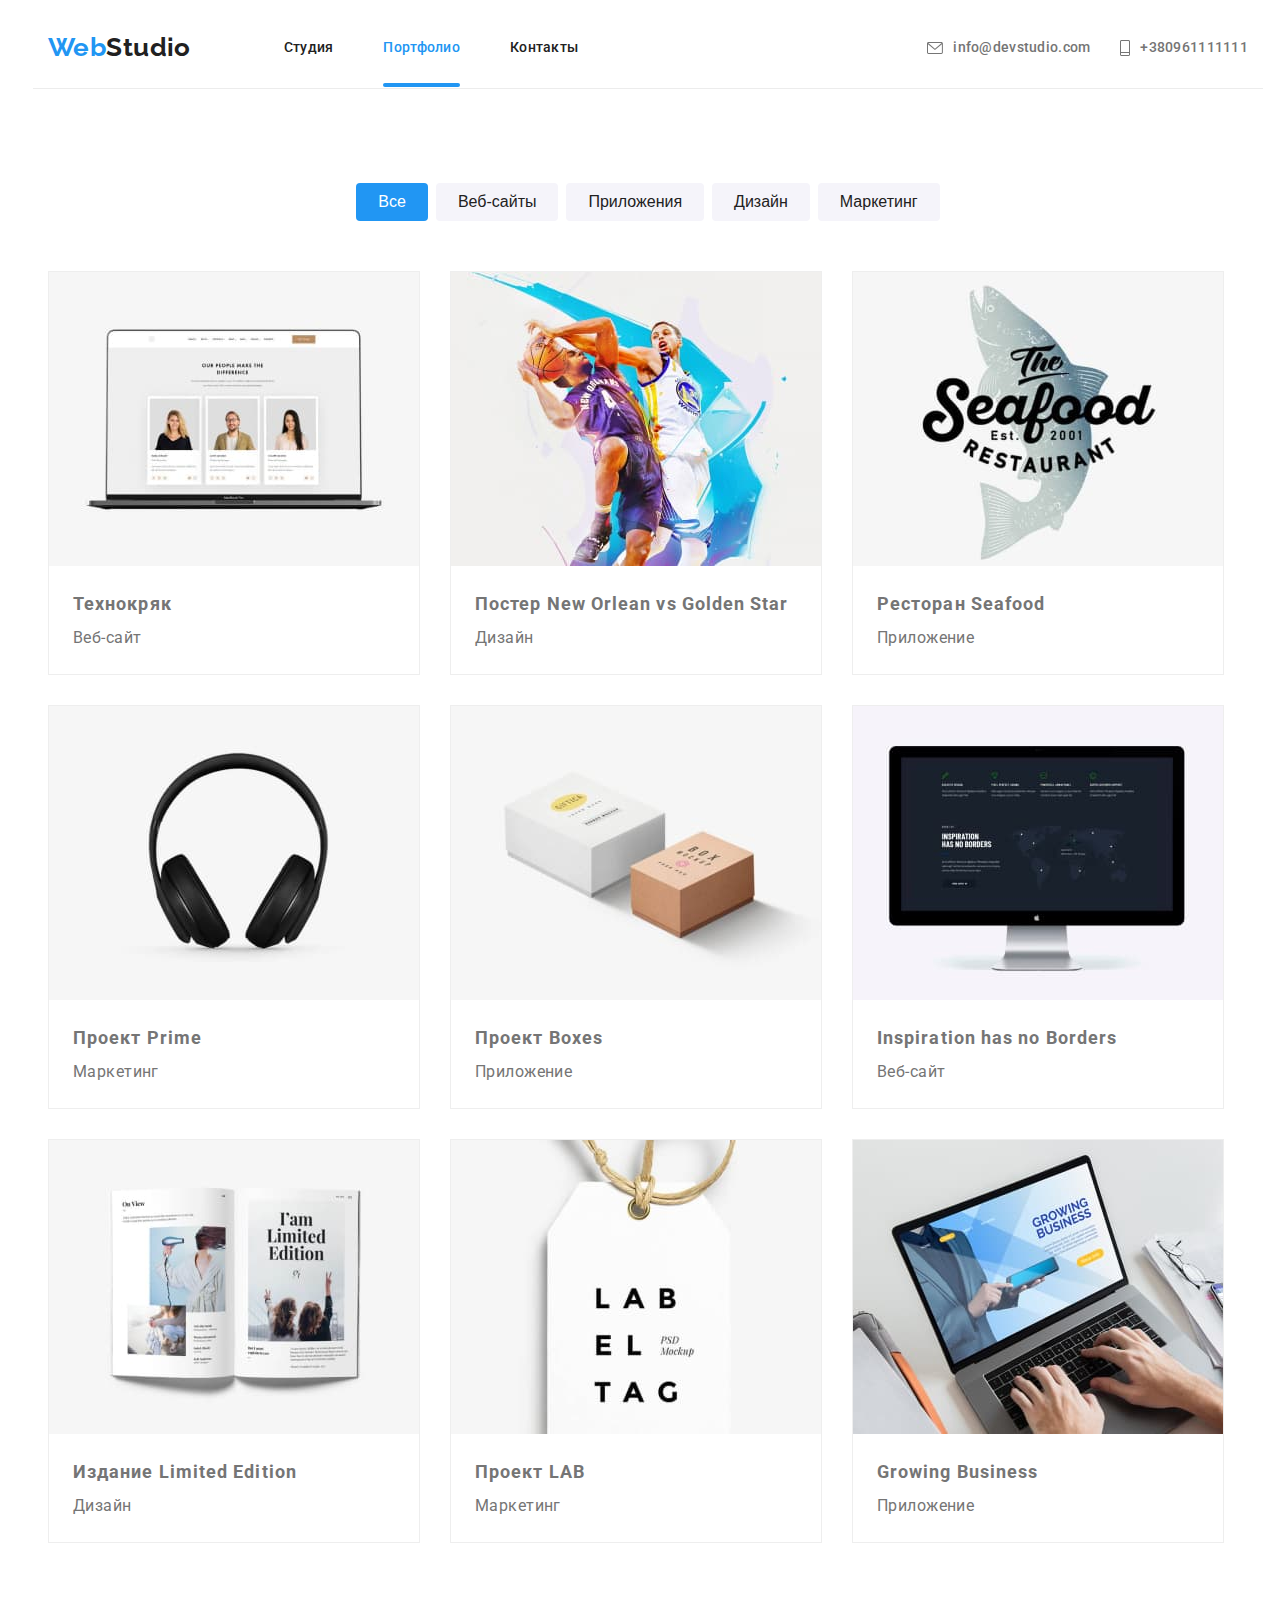
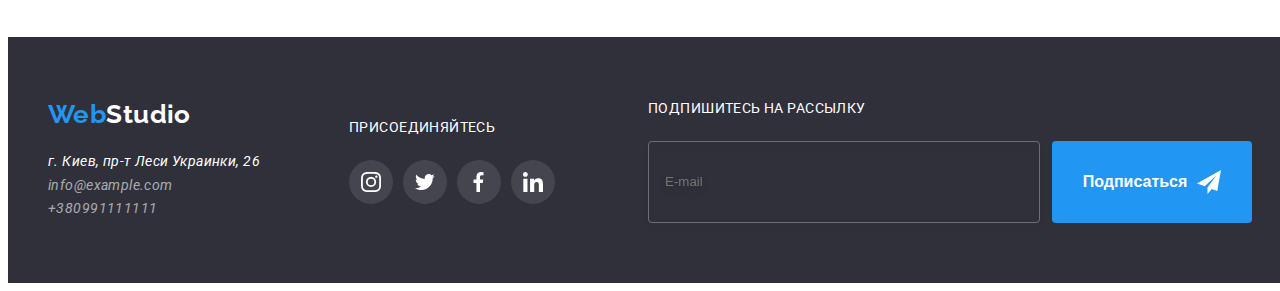
==== commit 380e8568: "add BEM classes" ====
--- a/portfolio.html
+++ b/portfolio.html
@@ -23,9 +23,9 @@
   <body>
     <!-- Header -->
     <header class="header">
-      <div class="conteiner header_conteiner">
+      <div class="conteiner header__conteiner">
         <nav class="navigation">
-          <a class="logo logo_header" href="./index.html"
+          <a class="logo logo-header" href="./index.html"
             >Web<span class="logo__text">Studio</span></a
           >
           <ul class="header__nav-list">
@@ -33,7 +33,9 @@
               <a href="./index.html" class="header__nav-link">Студия</a>
             </li>
             <li class="header__nav-item">
-              <a href="./portfolio.html" class="header__nav-link header__nav-link--active">Портфолио</a>
+              <a href="./portfolio.html" class="header__nav-link header__nav-link--active"
+                >Портфолио</a
+              >
             </li>
             <li class="header__nav-item"><a href="" class="header__nav-link">Контакты</a></li>
           </ul>
@@ -64,178 +66,185 @@
         <div class="conteiner">
           <!-- Навигация карточек -->
           <h1 class="visibility-hidden">Портфолио</h1>
-          <ul class="page-nav">
-            <li class="page-item"><button class="btn current" type="button">Все</button></li>
-            <li class="page-item"><button class="btn" type="button">Веб-сайты</button></li>
-            <li class="page-item"><button class="btn" type="button">Приложения</button></li>
-            <li class="page-item"><button class="btn" type="button">Дизайн</button></li>
-            <li class="page-item"><button class="btn" type="button">Маркетинг</button></li>
+          <ul class="portfolio-nav">
+            <li class="portfolio-nav__item">
+              <button class="btn btn--current" type="button">Все</button>
+            </li>
+            <li class="portfolio-nav__item">
+              <button class="btn" type="button">Веб-сайты</button>
+            </li>
+            <li class="portfolio-nav__item">
+              <button class="btn" type="button">Приложения</button>
+            </li>
+            <li class="portfolio-nav__item"><button class="btn" type="button">Дизайн</button></li>
+            <li class="portfolio-nav__item">
+              <button class="btn" type="button">Маркетинг</button>
+            </li>
           </ul>
           <!-- Карточки работ -->
-          <ul class="portfolio-list">
-            <li class="portfolio-item">
-              <div class="product-thumb">
+          <ul class="card-set">
+            <li class="card-set__item">
+              <div class="card-set__product-thumb">
                 <img src="./images/portfolio/laptop.jpg" alt="Ноутбук" width="370" height="294" />
-                <div class="portfolio-overlay">
-                  <p>
-                    Ресурс предлагает комплексные предложения с разным уровнем функционала и
-                    сервисов. Все это позволит посетителю получить исчерпывающие сведения о компании
-                    или частном лице.
-                  </p>
-                </div>
-              </div>
-              <div class="portfolio-card">
-                <h2 class="portfolio-title">Технокряк</h2>
-                <p class="portfolio-text">Веб-сайт</p>
-              </div>
-            </li>
-
-            <li class="portfolio-item">
-              <div class="product-thumb">
+                <div class="card-set__overlay">
+                  <p>
+                    Ресурс предлагает комплексные предложения с разным уровнем функционала и
+                    сервисов. Все это позволит посетителю получить исчерпывающие сведения о компании
+                    или частном лице.
+                  </p>
+                </div>
+              </div>
+              <div class="card-set__text-box">
+                <h2 class="card-set__title">Технокряк</h2>
+                <p class="card-set__text">Веб-сайт</p>
+              </div>
+            </li>
+            <li class="card-set__item">
+              <div class="card-set__product-thumb">
                 <img
                   src="./images/portfolio/bascketball.jpg"
                   alt="Баскетболисты"
                   width="370"
                   height="294"
                 />
-                <div class="portfolio-overlay">
-                  <p>
-                    Ресурс предлагает комплексные предложения с разным уровнем функционала и
-                    сервисов. Все это позволит посетителю получить исчерпывающие сведения о компании
-                    или частном лице.
-                  </p>
-                </div>
-              </div>
-              <div class="portfolio-card">
-                <h2 class="portfolio-title">Постер New Orlean vs Golden Star</h2>
-                <p class="portfolio-text">Дизайн</p>
-              </div>
-            </li>
-            <li class="portfolio-item">
-              <div class="product-thumb">
+                <div class="card-set__overlay">
+                  <p>
+                    Ресурс предлагает комплексные предложения с разным уровнем функционала и
+                    сервисов. Все это позволит посетителю получить исчерпывающие сведения о компании
+                    или частном лице.
+                  </p>
+                </div>
+              </div>
+              <div class="card-set__text-box">
+                <h2 class="card-set__title">Постер New Orlean vs Golden Star</h2>
+                <p class="card-set__text">Дизайн</p>
+              </div>
+            </li>
+            <li class="card-set__item">
+              <div class="card-set__product-thumb">
                 <img
                   src="./images/portfolio/seafood.jpg"
                   alt="Логотип Seafoof"
                   width="370"
                   height="294"
                 />
-                <div class="portfolio-overlay">
-                  <p>
-                    Ресурс предлагает комплексные предложения с разным уровнем функционала и
-                    сервисов. Все это позволит посетителю получить исчерпывающие сведения о компании
-                    или частном лице.
-                  </p>
-                </div>
-              </div>
-              <div class="portfolio-card">
-                <h2 class="portfolio-title">Ресторан Seafood</h2>
-                <p class="portfolio-text">Приложение</p>
-              </div>
-            </li>
-            <li class="portfolio-item">
-              <div class="product-thumb">
+                <div class="card-set__overlay">
+                  <p>
+                    Ресурс предлагает комплексные предложения с разным уровнем функционала и
+                    сервисов. Все это позволит посетителю получить исчерпывающие сведения о компании
+                    или частном лице.
+                  </p>
+                </div>
+              </div>
+              <div class="card-set__text-box">
+                <h2 class="card-set__title">Ресторан Seafood</h2>
+                <p class="card-set__text">Приложение</p>
+              </div>
+            </li>
+            <li class="card-set__item">
+              <div class="card-set__product-thumb">
                 <img
                   src="./images/portfolio/headphones.jpg"
                   alt="Наушники"
                   width="370"
                   height="294"
                 />
-                <div class="portfolio-overlay">
-                  <p>
-                    Ресурс предлагает комплексные предложения с разным уровнем функционала и
-                    сервисов. Все это позволит посетителю получить исчерпывающие сведения о компании
-                    или частном лице.
-                  </p>
-                </div>
-              </div>
-              <div class="portfolio-card">
-                <h2 class="portfolio-title">Проект Prime</h2>
-                <p class="portfolio-text">Маркетинг</p>
-              </div>
-            </li>
-            <li class="portfolio-item">
-              <div class="product-thumb">
+                <div class="card-set__overlay">
+                  <p>
+                    Ресурс предлагает комплексные предложения с разным уровнем функционала и
+                    сервисов. Все это позволит посетителю получить исчерпывающие сведения о компании
+                    или частном лице.
+                  </p>
+                </div>
+              </div>
+              <div class="card-set__text-box">
+                <h2 class="card-set__title">Проект Prime</h2>
+                <p class="card-set__text">Маркетинг</p>
+              </div>
+            </li>
+            <li class="card-set__item">
+              <div class="card-set__product-thumb">
                 <img src="./images/portfolio/boxes.jpg" alt="Коробки" width="370" height="294" />
-                <div class="portfolio-overlay">
-                  <p>
-                    Ресурс предлагает комплексные предложения с разным уровнем функционала и
-                    сервисов. Все это позволит посетителю получить исчерпывающие сведения о компании
-                    или частном лице.
-                  </p>
-                </div>
-              </div>
-              <div class="portfolio-card">
-                <h2 class="portfolio-title">Проект Boxes</h2>
-                <p class="portfolio-text">Приложение</p>
-              </div>
-            </li>
-            <li class="portfolio-item">
-              <div class="product-thumb">
+                <div class="card-set__overlay">
+                  <p>
+                    Ресурс предлагает комплексные предложения с разным уровнем функционала и
+                    сервисов. Все это позволит посетителю получить исчерпывающие сведения о компании
+                    или частном лице.
+                  </p>
+                </div>
+              </div>
+              <div class="card-set__text-box">
+                <h2 class="card-set__title">Проект Boxes</h2>
+                <p class="card-set__text">Приложение</p>
+              </div>
+            </li>
+            <li class="card-set__item">
+              <div class="card-set__product-thumb">
                 <img src="./images/portfolio/monitor.jpg" alt="Монитор" width="370" height="294" />
-                <div class="portfolio-overlay">
-                  <p>
-                    Ресурс предлагает комплексные предложения с разным уровнем функционала и
-                    сервисов. Все это позволит посетителю получить исчерпывающие сведения о компании
-                    или частном лице.
-                  </p>
-                </div>
-              </div>
-              <div class="portfolio-card">
-                <h2 class="portfolio-title">Inspiration has no Borders</h2>
-                <p class="portfolio-text">Веб-сайт</p>
-              </div>
-            </li>
-            <li class="portfolio-item">
-              <div class="product-thumb">
+                <div class="card-set__overlay">
+                  <p>
+                    Ресурс предлагает комплексные предложения с разным уровнем функционала и
+                    сервисов. Все это позволит посетителю получить исчерпывающие сведения о компании
+                    или частном лице.
+                  </p>
+                </div>
+              </div>
+              <div class="card-set__text-box">
+                <h2 class="card-set__title">Inspiration has no Borders</h2>
+                <p class="card-set__text">Веб-сайт</p>
+              </div>
+            </li>
+            <li class="card-set__item">
+              <div class="card-set__product-thumb">
                 <img src="./images/portfolio/book.jpg" alt="Книга" width="370" height="294" />
-                <div class="portfolio-overlay">
-                  <p>
-                    Ресурс предлагает комплексные предложения с разным уровнем функционала и
-                    сервисов. Все это позволит посетителю получить исчерпывающие сведения о компании
-                    или частном лице.
-                  </p>
-                </div>
-              </div>
-              <div class="portfolio-card">
-                <h2 class="portfolio-title">Издание Limited Edition</h2>
-                <p class="portfolio-text">Дизайн</p>
-              </div>
-            </li>
-            <li class="portfolio-item">
-              <div class="product-thumb">
+                <div class="card-set__overlay">
+                  <p>
+                    Ресурс предлагает комплексные предложения с разным уровнем функционала и
+                    сервисов. Все это позволит посетителю получить исчерпывающие сведения о компании
+                    или частном лице.
+                  </p>
+                </div>
+              </div>
+              <div class="card-set__text-box">
+                <h2 class="card-set__title">Издание Limited Edition</h2>
+                <p class="card-set__text">Дизайн</p>
+              </div>
+            </li>
+            <li class="card-set__item">
+              <div class="card-set__product-thumb">
                 <img src="./images/portfolio/label.jpg" alt="Бирка" width="370" height="294" />
-                <div class="portfolio-overlay">
-                  <p>
-                    Ресурс предлагает комплексные предложения с разным уровнем функционала и
-                    сервисов. Все это позволит посетителю получить исчерпывающие сведения о компании
-                    или частном лице.
-                  </p>
-                </div>
-              </div>
-              <div class="portfolio-card">
-                <h2 class="portfolio-title">Проект LAB</h2>
-                <p class="portfolio-text">Маркетинг</p>
-              </div>
-            </li>
-            <li class="portfolio-item">
-              <div class="product-thumb">
+                <div class="card-set__overlay">
+                  <p>
+                    Ресурс предлагает комплексные предложения с разным уровнем функционала и
+                    сервисов. Все это позволит посетителю получить исчерпывающие сведения о компании
+                    или частном лице.
+                  </p>
+                </div>
+              </div>
+              <div class="card-set__text-box">
+                <h2 class="card-set__title">Проект LAB</h2>
+                <p class="card-set__text">Маркетинг</p>
+              </div>
+            </li>
+            <li class="card-set__item">
+              <div class="card-set__product-thumb">
                 <img
                   src="./images/portfolio/hend-on-laptop.jpg"
                   alt="Ноутбук"
                   width="370"
                   height="294"
                 />
-                <div class="portfolio-overlay">
-                  <p>
-                    Ресурс предлагает комплексные предложения с разным уровнем функционала и
-                    сервисов. Все это позволит посетителю получить исчерпывающие сведения о компании
-                    или частном лице.
-                  </p>
-                </div>
-              </div>
-              <div class="portfolio-card">
-                <h2 class="portfolio-title">Growing Business</h2>
-                <p class="portfolio-text">Приложение</p>
+                <div class="card-set__overlay">
+                  <p>
+                    Ресурс предлагает комплексные предложения с разным уровнем функционала и
+                    сервисов. Все это позволит посетителю получить исчерпывающие сведения о компании
+                    или частном лице.
+                  </p>
+                </div>
+              </div>
+              <div class="card-set__text-box">
+                <h2 class="card-set__title">Growing Business</h2>
+                <p class="card-set__text">Приложение</p>
               </div>
             </li>
           </ul>
@@ -246,14 +255,16 @@
     <footer class="footer">
       <div class="conteiner footer__conteiner">
         <div class="footer__adress-wrapper">
-          <a href="./index.html" class="logo logo__footer">Web<span class="logo-text footer__logo-text">Studio</span></a>
+          <a href="./index.html" class="logo logo--footer"
+            >Web<span class="logo-text footer__logo-text">Studio</span></a
+          >
           <address class="footer__addres">
             <ul>
               <li>
                 <p class="footer__address">г. Киев, пр-т Леси Украинки, 26</p>
               </li>
               <li class="footer__contacts">
-                <a href="mailto:info@example.com"">info@example.com</a>
+                <a href="mailto:info@example.com">info@example.com</a>
               </li>
               <li class="footer__contacts">
                 <a href="tel:+38099111111">+380991111111</a>
--- a/css/styles.css
+++ b/css/styles.css
@@ -58,7 +58,7 @@
 }
 
 /* Header */
-.header_conteiner {
+.header__conteiner {
   display: flex;
   height: 80px;
   border-bottom: 1px solid #ececec;
@@ -74,7 +74,7 @@
   line-height: 1.2;
   color: var(--accent-color);
 }
-.logo_header {
+.logo-header {
   margin-right: 93px;
   padding-top: 24px;
   padding-bottom: 25px;
@@ -224,6 +224,8 @@
   opacity: 0;
   pointer-events: none;
 }
+/* Модальное окно */
+
 .modal {
   display: block;
   min-width: 528px;
@@ -364,10 +366,15 @@
   border-radius: 2px;
   transition: border-color 250ms var(--cubic-bezier);
 }
-.modal__checkbox:checked:focus .modal__checkbox-unchecked {
-  opacity: 0;
-}
-
+.modal__checkbox:focus ~ .modal__checkbox-icon {
+  opacity: 1;
+  background-color: var(--accent-color);
+  fill: #fff;
+}
+.modal__checkbox:focus ~ .modal__checkbox-unchecked,
+.modal__checkbox:hover ~ .modal__checkbox-unchecked {
+  border-color: var(--accent-color);
+}
 .modal__accept-link {
   display: inline-block;
   text-decoration: underline;
@@ -624,7 +631,7 @@
 .footer__logo-text {
   color: var(--hero-color);
 }
-.logo__footer {
+.logo--footer {
   margin-bottom: 20px;
 }
 .footer__adress-wrapper {
@@ -687,3 +694,108 @@
 .footer__subscription-latter {
   margin-left: 10px;
 }
+/* main-pertfolio  */
+.page-section {
+  padding-top: 94px;
+  padding-bottom: 94px;
+}
+.portfolio-nav {
+  display: flex;
+  justify-content: center;
+  padding-bottom: 50px;
+}
+.portfolio-nav__item {
+  margin-right: 8px;
+}
+.portfolio-nav__item:last-child {
+  margin-right: 0;
+}
+.card-set {
+  display: flex;
+  flex-wrap: wrap;
+}
+.card-set__item {
+  max-width: 370px;
+  margin-right: 30px;
+  margin-bottom: 30px;
+  background-color: #fff;
+  border: 1px solid #eeeeee;
+  transition: box-shadow 250ms var(--cubic-bezier);
+}
+.card-set__product-thumb {
+  position: relative;
+  overflow: hidden;
+}
+.card-set__overlay {
+  display: block;
+  padding: 63px 24px;
+  position: absolute;
+  top: 0;
+  left: 0;
+  width: 100%;
+  height: 100%;
+  color: #fff;
+  background-color: rgba(33, 150, 243, 0.9);
+
+  font-size: 18px;
+  line-height: 1.56;
+
+  transform: translateY(100%);
+  transition: transform 250ms cubic-bezier(0.4, 0, 0.2, 1), opacity 250ms var(--cubic-bezier);
+  opacity: 0;
+}
+
+.card-set__item:nth-child(3n) {
+  margin-right: 0;
+}
+.card-set__item:nth-last-child(-n + 3) {
+  margin-bottom: 0;
+}
+.card-set__item:hover,
+.card-set__item:focus {
+  box-shadow: 0px 1px 1px rgba(0, 0, 0, 0.12), 0px 4px 4px rgba(0, 0, 0, 0.06),
+    1px 4px 6px rgba(0, 0, 0, 0.16);
+}
+
+.card-set__item:hover .card-set__overlay,
+.card-set__item:focus .card-set__overlay {
+  transform: translateY(0%);
+  opacity: 1;
+}
+
+.btn {
+  padding: 6px 22px;
+
+  font-size: 16px;
+  font-weight: 500;
+  line-height: 1.625;
+  background-color: var(--batton-portfolio);
+  color: var(--title-text-color);
+  cursor: pointer;
+  border: unset;
+  border-radius: 4px;
+}
+.btn:hover,
+.btn:focus {
+  background-color: var(--accent-color);
+  color: var(--page-color);
+}
+
+.btn--current {
+  color: var(--page-color);
+  background-color: var(--accent-color);
+}
+
+.card-set__title {
+  font-weight: 700;
+  font-size: 18px;
+  line-height: 2;
+  letter-spacing: 0.06em;
+}
+.card-set__text {
+  font-size: 16px;
+  line-height: 2;
+}
+.card-set__text-box {
+  padding: 20px 24px;
+}
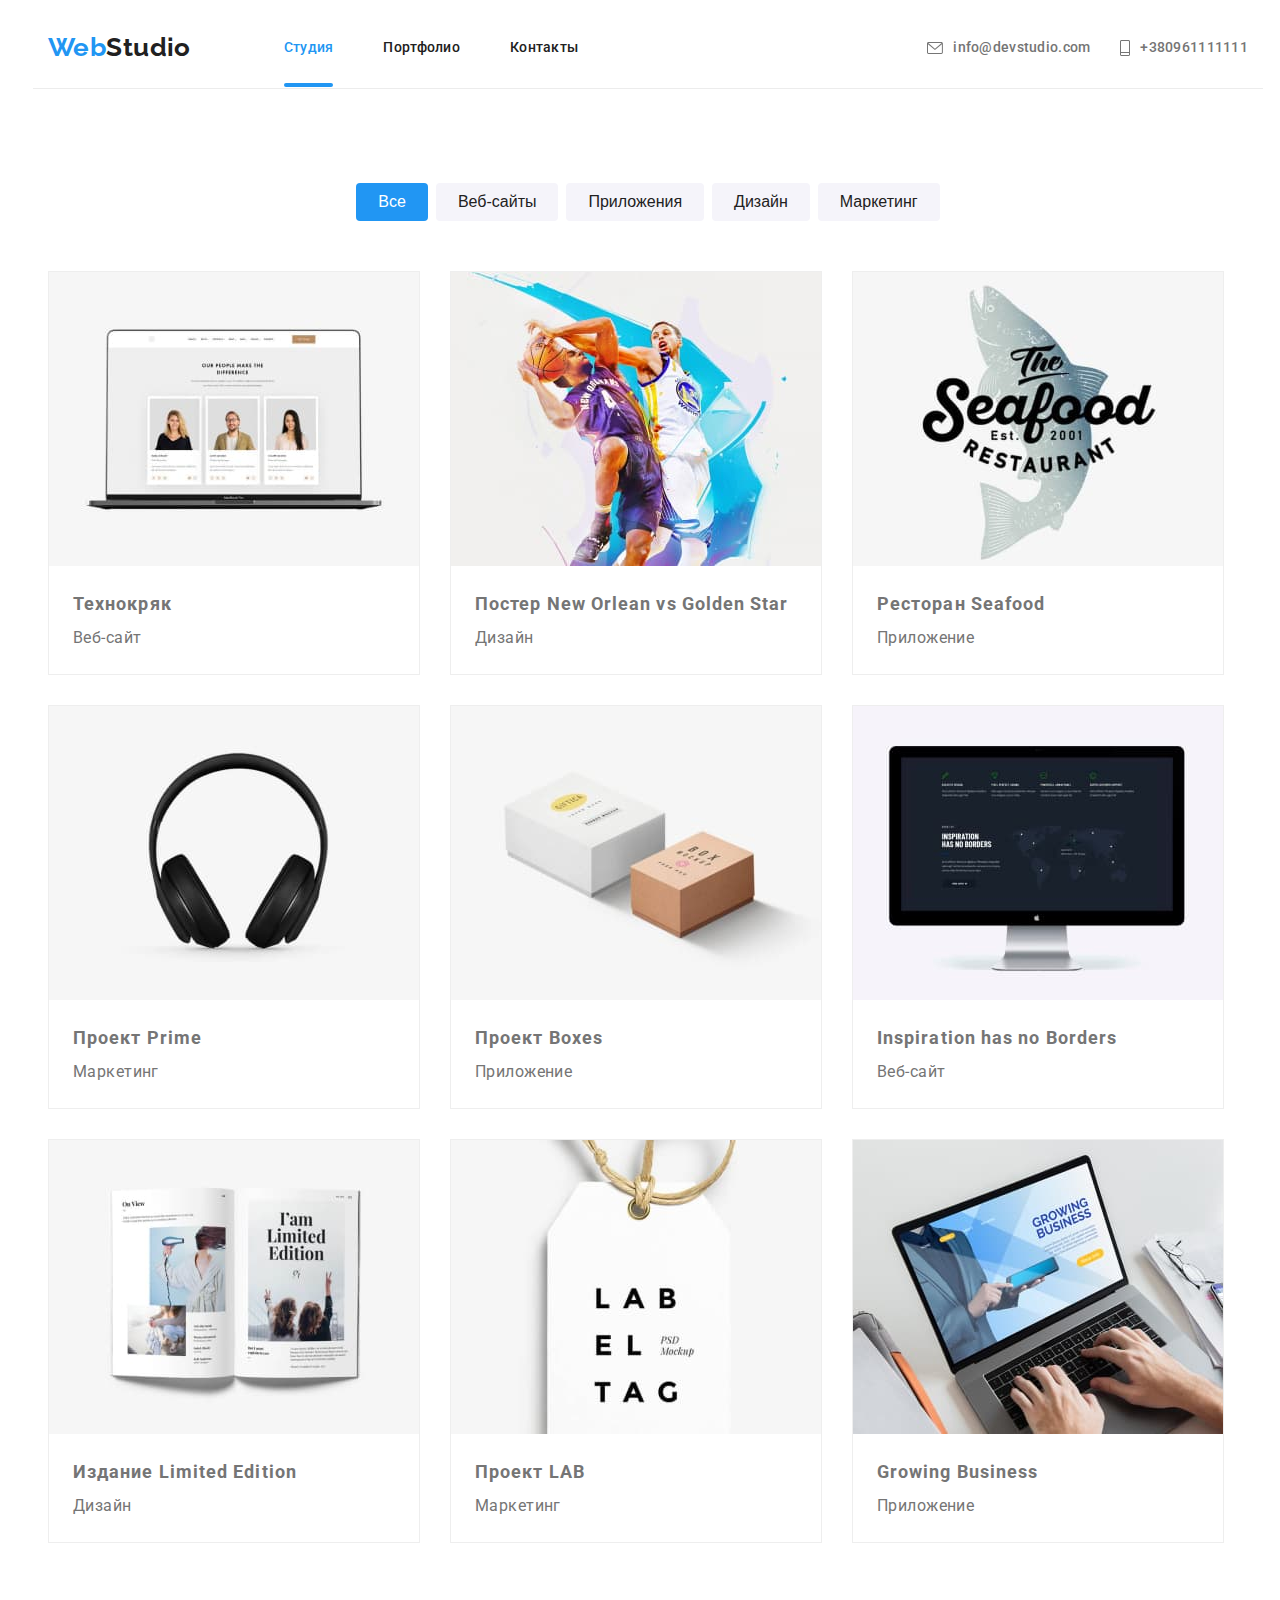
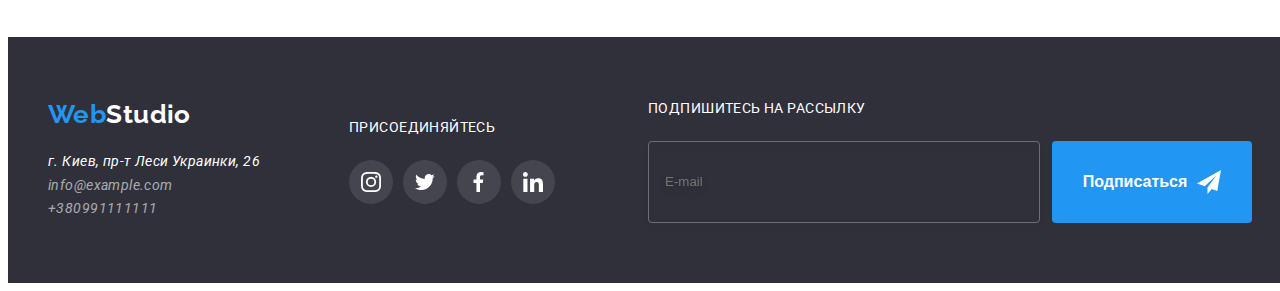
==== commit b5005154: "add scss" ====
--- a/portfolio.html
+++ b/portfolio.html
@@ -18,7 +18,8 @@
       crossorigin="anonymous"
       referrerpolicy="no-referrer"
     />
-    <link rel="stylesheet" href="./css/styles.css" />
+    <!-- Custom style  -->
+    <link rel="stylesheet" href="./css/main.min.css" />
   </head>
   <body>
     <!-- Header -->
@@ -30,12 +31,10 @@
           >
           <ul class="header__nav-list">
             <li class="header__nav-item">
-              <a href="./index.html" class="header__nav-link">Студия</a>
+              <a href="./index.html" class="header__nav-link header__nav-link--active">Студия</a>
             </li>
             <li class="header__nav-item">
-              <a href="./portfolio.html" class="header__nav-link header__nav-link--active"
-                >Портфолио</a
-              >
+              <a href="./portfolio.html" class="header__nav-link">Портфолио</a>
             </li>
             <li class="header__nav-item"><a href="" class="header__nav-link">Контакты</a></li>
           </ul>
@@ -62,7 +61,7 @@
     </header>
     <!-- Мейн -->
     <main>
-      <section class="page-section">
+      <section class="section">
         <div class="conteiner">
           <!-- Навигация карточек -->
           <h1 class="visibility-hidden">Портфолио</h1>
--- a/css/main.min.css
+++ b/css/main.min.css
@@ -0,0 +1,2 @@
+:root{--logo-accent-color:rgba(33, 150, 243, 1);--primery-text-color: rgba(117, 117, 117, 1);--bgc-hero-footer: rgba(47, 48, 58, 1);--title-text-color: rgba(33, 33, 33, 1);--accent-color: rgba(33, 150, 243, 1);--footer-contact-color: rgba(255, 255, 255, 0.6);--hero-color: rgba(255, 255, 255, 1);--batton-portfolio: rgba(245, 244, 250, 1);--page-color: #ffffff;--cubic-bezier: cubic-bezier(0.4, 0, 0.2, 1)}.visibility-hidden{position:absolute;white-space:nowrap;width:1px;height:1px;overflow:hidden;border:0;padding:0;clip:rect(0 0 0 0);-webkit-clip-path:inset(50%);clip-path:inset(50%);margin:-1px}html{scroll-behavior:smooth}body{height:100%;width:100%;background-color:var(--page-color);color:var(--primery-text-color);font-family:Roboto, sans-serif;font-size:14px;font-weight:400;letter-spacing:0.03em;line-height:1.7}.section{padding-top:94px;padding-bottom:94px}h1,h2,h3,h4,h5,h6,p{margin:0}a{text-decoration:none;color:inherit}ul,ul li{padding:0;margin:0;list-style:none}img{display:block}.conteiner{width:1200px;margin:0 auto;padding-left:15px;padding-right:15px;-webkit-box-align:center;-ms-flex-align:center;align-items:center}.logo{display:inline-block;font-family:Raleway, sans-serif;font-weight:700;font-size:26px;line-height:1.2;color:var(--logo-accent-color)}.logo__text{color:var(--title-text-color)}.button{display:block;text-align:center;min-width:200px;padding:10px 16px;margin:0 auto;color:var(--hero-color);background-color:var(--accent-color);font-size:16px;font-weight:700;line-height:1.87;cursor:pointer;border:none;border-radius:4px;-webkit-transition:background-color 250ms var(--cubic-bezier),-webkit-box-shadow 250ms var(--cubic-bezier);transition:background-color 250ms var(--cubic-bezier),-webkit-box-shadow 250ms var(--cubic-bezier);transition:background-color 250ms var(--cubic-bezier),box-shadow 250ms var(--cubic-bezier);transition:background-color 250ms var(--cubic-bezier),box-shadow 250ms var(--cubic-bezier),-webkit-box-shadow 250ms var(--cubic-bezier)}.button:hover,.button:focus{background-color:#188ce8;-webkit-box-shadow:0px 4px 4px rgba(0,0,0,0.15);box-shadow:0px 4px 4px rgba(0,0,0,0.15)}.btn{padding:6px 22px;font-size:16px;font-weight:500;line-height:1.625;background-color:var(--batton-portfolio);color:var(--title-text-color);cursor:pointer;border:unset;border-radius:4px}.btn:hover,.btn:focus{background-color:var(--accent-color);color:var(--page-color)}.social__icon-box{display:-webkit-box;display:-ms-flexbox;display:flex;-webkit-box-pack:center;-ms-flex-pack:center;justify-content:center;-webkit-box-align:center;-ms-flex-align:center;align-items:center}.social__icon-item{display:-webkit-box;display:-ms-flexbox;display:flex;-webkit-box-pack:center;-ms-flex-pack:center;justify-content:center;-webkit-box-align:center;-ms-flex-align:center;align-items:center;margin-right:10px;border-radius:50%;background-color:#fff;color:#afb1b8;-webkit-transition:color 250ms var(--cubic-bezier),background-color 250ms var(--cubic-bezier);transition:color 250ms var(--cubic-bezier),background-color 250ms var(--cubic-bezier)}.social__icon-item:last-child{margin-right:0}.social__icon-item:hover,.social__icon-item:focus{background-color:#2196f3;color:#ffffff}.social__icon-link{display:-webkit-box;display:-ms-flexbox;display:flex;width:44px;height:44px;-webkit-box-pack:center;-ms-flex-pack:center;justify-content:center;-webkit-box-align:center;-ms-flex-align:center;align-items:center;color:inherit}.social__icon{fill:currentColor}.modal{display:block;min-width:528px;min-height:531px;border-radius:4px;background-color:#fff;position:absolute;top:50%;left:50%;-webkit-transform:translate(-50%, -50%) scale(0.9);transform:translate(-50%, -50%) scale(0.9);-webkit-transition:-webkit-transform 250ms var(--cubic-bezier);transition:-webkit-transform 250ms var(--cubic-bezier);transition:transform 250ms var(--cubic-bezier);transition:transform 250ms var(--cubic-bezier), -webkit-transform 250ms var(--cubic-bezier)}.modal__title{padding-top:40px;margin-bottom:12px;font-weight:700;font-size:20px;line-height:1.15;text-align:center;letter-spacing:0.03em;color:#212121}.modal__form{display:block;margin-left:40px;margin-right:40px}.modal__form-field{display:block;cursor:pointer;margin-bottom:10px}.modal__form-field:focus-within .modal__form-icon{color:var(--accent-color)}.modal__form-label{display:inline-block;margin-bottom:4px;font-size:12px;line-height:1.17;letter-spacing:0.01em}.modal__box-input{display:block;position:relative}.modal__form-input{display:-webkit-box;display:-ms-flexbox;display:flex;-webkit-box-align:center;-ms-flex-align:center;align-items:center;height:40px;width:100%;margin:0;padding:12px 16px;padding-left:42px;line-height:1.14;letter-spacing:0.01em;color:#212121;border:1px solid rgba(33,33,33,0.2);border-radius:4px;outline:none;-webkit-transition:border-color 250ms var(--cubic-bezier);transition:border-color 250ms var(--cubic-bezier)}.modal__form-input:focus,.modal__form-comments:focus{border-color:var(--accent-color)}.modal__form-icon{fill:currentColor;position:absolute;top:50%;left:13px;color:#212121;-webkit-transform:translateY(-50%);transform:translateY(-50%);-webkit-transition:color 250ms var(--cubic-bezier);transition:color 250ms var(--cubic-bezier)}.modal__form-comments{display:-webkit-box;display:-ms-flexbox;display:flex;width:100%;min-height:120px;padding:12px 16px;margin-bottom:20px;outline:none;resize:none;color:#212121;border:1px solid rgba(33,33,33,0.2);border-radius:4px;-webkit-transition:border-color 250ms var(--cubic-bezier);transition:border-color 250ms var(--cubic-bezier)}.modal__form-checkbox{display:-webkit-box;display:-ms-flexbox;display:flex;-webkit-box-align:center;-ms-flex-align:center;align-items:center;-webkit-box-pack:center;-ms-flex-pack:center;justify-content:center;margin-bottom:30px}.modal__checkbox-conteiner{display:block;position:relative;width:16px;height:15px;margin-right:8px;cursor:pointer}.modal__checkbox{position:absolute;white-space:nowrap;width:1px;height:1px;overflow:hidden;border:0;padding:0;clip:rect(0 0 0 0);-webkit-clip-path:inset(50%);clip-path:inset(50%);margin:-1px}.modal__checkbox:focus ~ .modal__checkbox-icon{opacity:1;background-color:var(--accent-color);fill:#fff}.modal__checkbox:focus ~ .modal__checkbox-unchecked,.modal__checkbox:hover ~ .modal__checkbox-unchecked{border-color:var(--accent-color)}.modal__checkbox-icon{display:block;position:absolute;top:0;left:0;width:16px;height:15px;color:currentColor;opacity:0;-webkit-transition:opacity 250ms var(--cubic-bezier),fill 250ms var(--cubic-bezier),background-color 250ms var(--cubic-bezier);transition:opacity 250ms var(--cubic-bezier),fill 250ms var(--cubic-bezier),background-color 250ms var(--cubic-bezier)}.modal__checkbox-unchecked{display:block;position:absolute;top:0;left:0;width:16px;height:15px;border:2px solid #212121;border-radius:2px;-webkit-transition:border-color 250ms var(--cubic-bezier);transition:border-color 250ms var(--cubic-bezier)}.modal__accept-link{display:inline-block;text-decoration:underline;color:var(--accent-color)}.modal__button{margin-bottom:40px}.modal__button-close{display:-webkit-box;display:-ms-flexbox;display:flex;-webkit-box-pack:center;-ms-flex-pack:center;justify-content:center;-webkit-box-align:center;-ms-flex-align:center;align-items:center;position:absolute;top:8px;right:8px;height:30px;width:30px;border-radius:50%;border:1px solid rgba(0,0,0,0.1);background-color:#fff}.modal__button-close:focus,.modal__button-close:hover .modal__icon-close{fill:var(--accent-color)}.modal__icon-close{fill:currentColor}.navigation{display:-webkit-box;display:-ms-flexbox;display:flex}.header__nav-list{display:-webkit-box;display:-ms-flexbox;display:flex;-webkit-box-align:center;-ms-flex-align:center;align-items:center;font-weight:500;line-height:1.14;letter-spacing:0.02em}.header__nav-item{display:inline-block;margin-right:50px}.header__nav-item:last-child{margin-right:0}.header__nav-link{padding-top:32px;padding-bottom:32px;color:var(--title-text-color);letter-spacing:0.02em;-webkit-transition:color 250ms var(--cubic-bezier);transition:color 250ms var(--cubic-bezier)}.header__nav-link:hover,.header__nav-link:focus{color:var(--accent-color)}.header__nav-link--active{position:relative;color:var(--accent-color)}.header__nav-link--active::after{content:'';display:block;position:absolute;bottom:0;-webkit-transform:translateY(0);transform:translateY(0);border-radius:2px;height:4px;width:100%;background-color:var(--accent-color)}.portfolio-nav{display:-webkit-box;display:-ms-flexbox;display:flex;-webkit-box-pack:center;-ms-flex-pack:center;justify-content:center;padding-bottom:50px}.portfolio-nav__item{margin-right:8px}.portfolio-nav__item:last-child{margin-right:0}.card-set{display:-webkit-box;display:-ms-flexbox;display:flex;-ms-flex-wrap:wrap;flex-wrap:wrap}.card-set__item{max-width:370px;margin-right:30px;margin-bottom:30px;background-color:#fff;border:1px solid #eeeeee;-webkit-transition:-webkit-box-shadow 250ms var(--cubic-bezier);transition:-webkit-box-shadow 250ms var(--cubic-bezier);transition:box-shadow 250ms var(--cubic-bezier);transition:box-shadow 250ms var(--cubic-bezier), -webkit-box-shadow 250ms var(--cubic-bezier)}.card-set__product-thumb{position:relative;overflow:hidden}.card-set__overlay{display:block;padding:63px 24px;position:absolute;top:0;left:0;width:100%;height:100%;color:#fff;background-color:rgba(33,150,243,0.9);font-size:18px;line-height:1.56;-webkit-transform:translateY(100%);transform:translateY(100%);-webkit-transition:opacity 250ms var(--cubic-bezier),-webkit-transform 250ms cubic-bezier(0.4, 0, 0.2, 1);transition:opacity 250ms var(--cubic-bezier),-webkit-transform 250ms cubic-bezier(0.4, 0, 0.2, 1);transition:transform 250ms cubic-bezier(0.4, 0, 0.2, 1),opacity 250ms var(--cubic-bezier);transition:transform 250ms cubic-bezier(0.4, 0, 0.2, 1),opacity 250ms var(--cubic-bezier),-webkit-transform 250ms cubic-bezier(0.4, 0, 0.2, 1);opacity:0}.card-set__item:nth-child(3n){margin-right:0}.card-set__item:nth-last-child(-n+3){margin-bottom:0}.card-set__item:hover,.card-set__item:focus{-webkit-box-shadow:0px 1px 1px rgba(0,0,0,0.12),0px 4px 4px rgba(0,0,0,0.06),1px 4px 6px rgba(0,0,0,0.16);box-shadow:0px 1px 1px rgba(0,0,0,0.12),0px 4px 4px rgba(0,0,0,0.06),1px 4px 6px rgba(0,0,0,0.16)}.card-set__item:hover .card-set__overlay,.card-set__item:focus .card-set__overlay{-webkit-transform:translateY(0%);transform:translateY(0%);opacity:1}.btn--current{color:var(--page-color);background-color:var(--accent-color)}.card-set__title{font-weight:700;font-size:18px;line-height:2;letter-spacing:0.06em}.card-set__text{font-size:16px;line-height:2}.card-set__text-box{padding:20px 24px}.header__conteiner{display:-webkit-box;display:-ms-flexbox;display:flex;height:80px;border-bottom:1px solid #ececec}.logo-header{margin-right:93px;padding-top:24px;padding-bottom:25px}.header__contacts{display:-webkit-box;display:-ms-flexbox;display:flex;margin-left:auto;-webkit-box-align:center;-ms-flex-align:center;align-items:center;font-weight:500;line-height:1.14;letter-spacing:0.02em}.header__contacts-item{display:block;padding-top:32px;padding-bottom:32px;color:var(--primery-text-color);letter-spacing:0.02em;margin-right:30px;-webkit-transition:color 250ms var(--cubic-bezier);transition:color 250ms var(--cubic-bezier)}.header__contacts-item:last-child{margin-right:0}.header__contact-link{display:-webkit-box;display:-ms-flexbox;display:flex;-webkit-box-align:center;-ms-flex-align:center;align-items:center}.header__contacts-icon{fill:currentColor;margin-right:10px}.header__contacts-item:hover,.header__contacts-item:focus{color:var(--accent-color)}.hero{padding:200px 0;background-color:var(--bgc-hero-footer)}.hero__overlay{height:600px;max-width:1600px;margin:0 auto;background-image:-webkit-gradient(linear, left top, right top, from(rgba(47,48,58,0.4)), to(rgba(47,48,58,0.4))),url(../images/baground/baground-hiro.jpg);background-image:linear-gradient(to right, rgba(47,48,58,0.4), rgba(47,48,58,0.4)),url(../images/baground/baground-hiro.jpg);background-color:gray}.hero__title{width:696px;margin-left:auto;margin-right:auto;margin-bottom:30px;color:var(--hero-color);font-weight:900;font-size:44px;line-height:1.36;text-align:center;letter-spacing:0.06em;text-transform:uppercase}.hero__backdrop{position:fixed;top:0;left:0;width:100%;height:100%;background-color:rgba(0,0,0,0.2);opacity:1;-webkit-transition:opacity 250ms var(--cubic-bezier);transition:opacity 250ms var(--cubic-bezier)}.hero__backdrop--is-hidden{opacity:0;pointer-events:none}.features{padding-top:94px}.features__list{display:-webkit-box;display:-ms-flexbox;display:flex}.features__list-item{width:270px;margin-right:30px}.features__list-item:last-child{margin-right:0}.features__icon-box{display:-webkit-box;display:-ms-flexbox;display:flex;height:120px;background:#f5f4fa;border-radius:4px;margin-bottom:30px;-webkit-box-pack:center;-ms-flex-pack:center;justify-content:center;-webkit-box-align:center;-ms-flex-align:center;align-items:center}.features-title{font-size:14px;font-weight:700;line-height:1.14;text-transform:uppercase;margin-bottom:10px;color:var(--title-text-color)}.work__title{margin-bottom:50px;font-size:36px;line-height:1.17;text-align:center;font-weight:700;color:var(--title-text-color)}.work__list{display:-webkit-box;display:-ms-flexbox;display:flex;-webkit-box-pack:center;-ms-flex-pack:center;justify-content:center;-webkit-box-align:center;-ms-flex-align:center;align-items:center}.work__item{position:relative;margin-right:30px}.work__label{display:-webkit-box;display:-ms-flexbox;display:flex;-webkit-box-align:center;-ms-flex-align:center;align-items:center;-webkit-box-pack:center;-ms-flex-pack:center;justify-content:center;position:absolute;bottom:0;height:70px;width:100%;font-weight:700;line-height:1.28;text-transform:uppercase;color:var(--hero-color);background-color:rgba(47,48,58,0.8)}.work__item:last-child{margin-right:0}.team{background-color:#f5f4fa}.team__title{margin-bottom:50px;font-size:36px;line-height:1.17;text-align:center;color:var(--title-text-color);font-weight:700}.team__list{display:-webkit-box;display:-ms-flexbox;display:flex;-webkit-box-pack:start;-ms-flex-pack:start;justify-content:flex-start}.team__item{background-color:#fff}.team__item:not(:last-child){margin-right:30px}.team__text-card{padding-top:30px;padding-bottom:30px;text-align:center;-webkit-box-shadow:0px 1px 3px rgba(0,0,0,0.12),0px 1px 1px rgba(0,0,0,0.14),0px 2px 1px rgba(0,0,0,0.2);box-shadow:0px 1px 3px rgba(0,0,0,0.12),0px 1px 1px rgba(0,0,0,0.14),0px 2px 1px rgba(0,0,0,0.2);border-radius:0px 0px 4px 4px}.team__name{font-weight:500}.team__name,.team__position{font-size:16px;line-height:1.19}.team__position{margin-bottom:16px}.work__title{margin-bottom:50px;font-size:36px;line-height:1.17;text-align:center;font-weight:700;color:var(--title-text-color)}.work__list{display:-webkit-box;display:-ms-flexbox;display:flex;-webkit-box-pack:center;-ms-flex-pack:center;justify-content:center;-webkit-box-align:center;-ms-flex-align:center;align-items:center}.work__item{position:relative;margin-right:30px}.work__label{display:-webkit-box;display:-ms-flexbox;display:flex;-webkit-box-align:center;-ms-flex-align:center;align-items:center;-webkit-box-pack:center;-ms-flex-pack:center;justify-content:center;position:absolute;bottom:0;height:70px;width:100%;font-weight:700;line-height:1.28;text-transform:uppercase;color:var(--hero-color);background-color:rgba(47,48,58,0.8)}.work__item:last-child{margin-right:0}.clients__title{font-weight:700;font-size:36px;line-height:1.67;text-align:center;letter-spacing:0.03em;margin-bottom:50px}.clients__box{display:-webkit-box;display:-ms-flexbox;display:flex;-webkit-box-pack:center;-ms-flex-pack:center;justify-content:center;-webkit-box-align:center;-ms-flex-align:center;align-items:center;margin:0;padding:0}.clients__item{display:-webkit-box;display:-ms-flexbox;display:flex;-webkit-box-pack:center;-ms-flex-pack:center;justify-content:center;-webkit-box-align:center;-ms-flex-align:center;align-items:center;width:170px;height:92px;border:1px solid #afb1b8;border-radius:4px;margin-right:30px;background-color:#fff;color:#afb1b8;-webkit-transition:color 250ms var(--cubic-bezier),border-color 250ms var(--cubic-bezier);transition:color 250ms var(--cubic-bezier),border-color 250ms var(--cubic-bezier)}.clients__item:last-child{margin-right:0}.clients__icon{fill:currentColor}.clients__item:hover,.clients__item:focus{color:#2196f3;border-color:#2196f3}.footer{background:var(--bgc-hero-footer);padding-top:60px;padding-bottom:60px}.footer__conteiner{display:-webkit-box;display:-ms-flexbox;display:flex}.footer__logo-text{color:var(--hero-color)}.logo--footer{margin-bottom:20px}.footer__adress-wrapper{min-width:231px;margin-right:70px}.footer__address{color:var(--hero-color)}.footer__contacts{color:var(--footer-contact-color);font-weight:400}.footer__contacts:hover,.footer__contacts:focus{color:var(--accent-color)}.footer__join{color:var(--page-color);text-transform:uppercase;margin-bottom:20px}.footer__social-icon--color{border-radius:50%;background-color:rgba(255,255,255,0.1);color:#ffffff;-webkit-transition:background-color 250ms var(--cubic-bezier);transition:background-color 250ms var(--cubic-bezier)}.footer__social{margin-right:93px}.footer__subscription-title{margin-bottom:20px;text-transform:uppercase;text-transform:uppercase;color:#ffffff}.footer__subscription-mail{display:block;height:50px;width:358px;padding:15px 16px;margin-right:12px;outline:none;border:1px solid rgba(255,255,255,0.3);-webkit-filter:drop-shadow(0px 4px 4px rgba(0,0,0,0.15));filter:drop-shadow(0px 4px 4px rgba(0,0,0,0.15));border-radius:4px;background-color:inherit;color:#fff}.footer__subscription-form{display:-webkit-box;display:-ms-flexbox;display:flex}.footer__subscription-button{display:-webkit-box;display:-ms-flexbox;display:flex;-webkit-box-pack:center;-ms-flex-pack:center;justify-content:center;-webkit-box-align:center;-ms-flex-align:center;align-items:center}.footer__subscription-latter{margin-left:10px}
+/*# sourceMappingURL=main.min.css.map */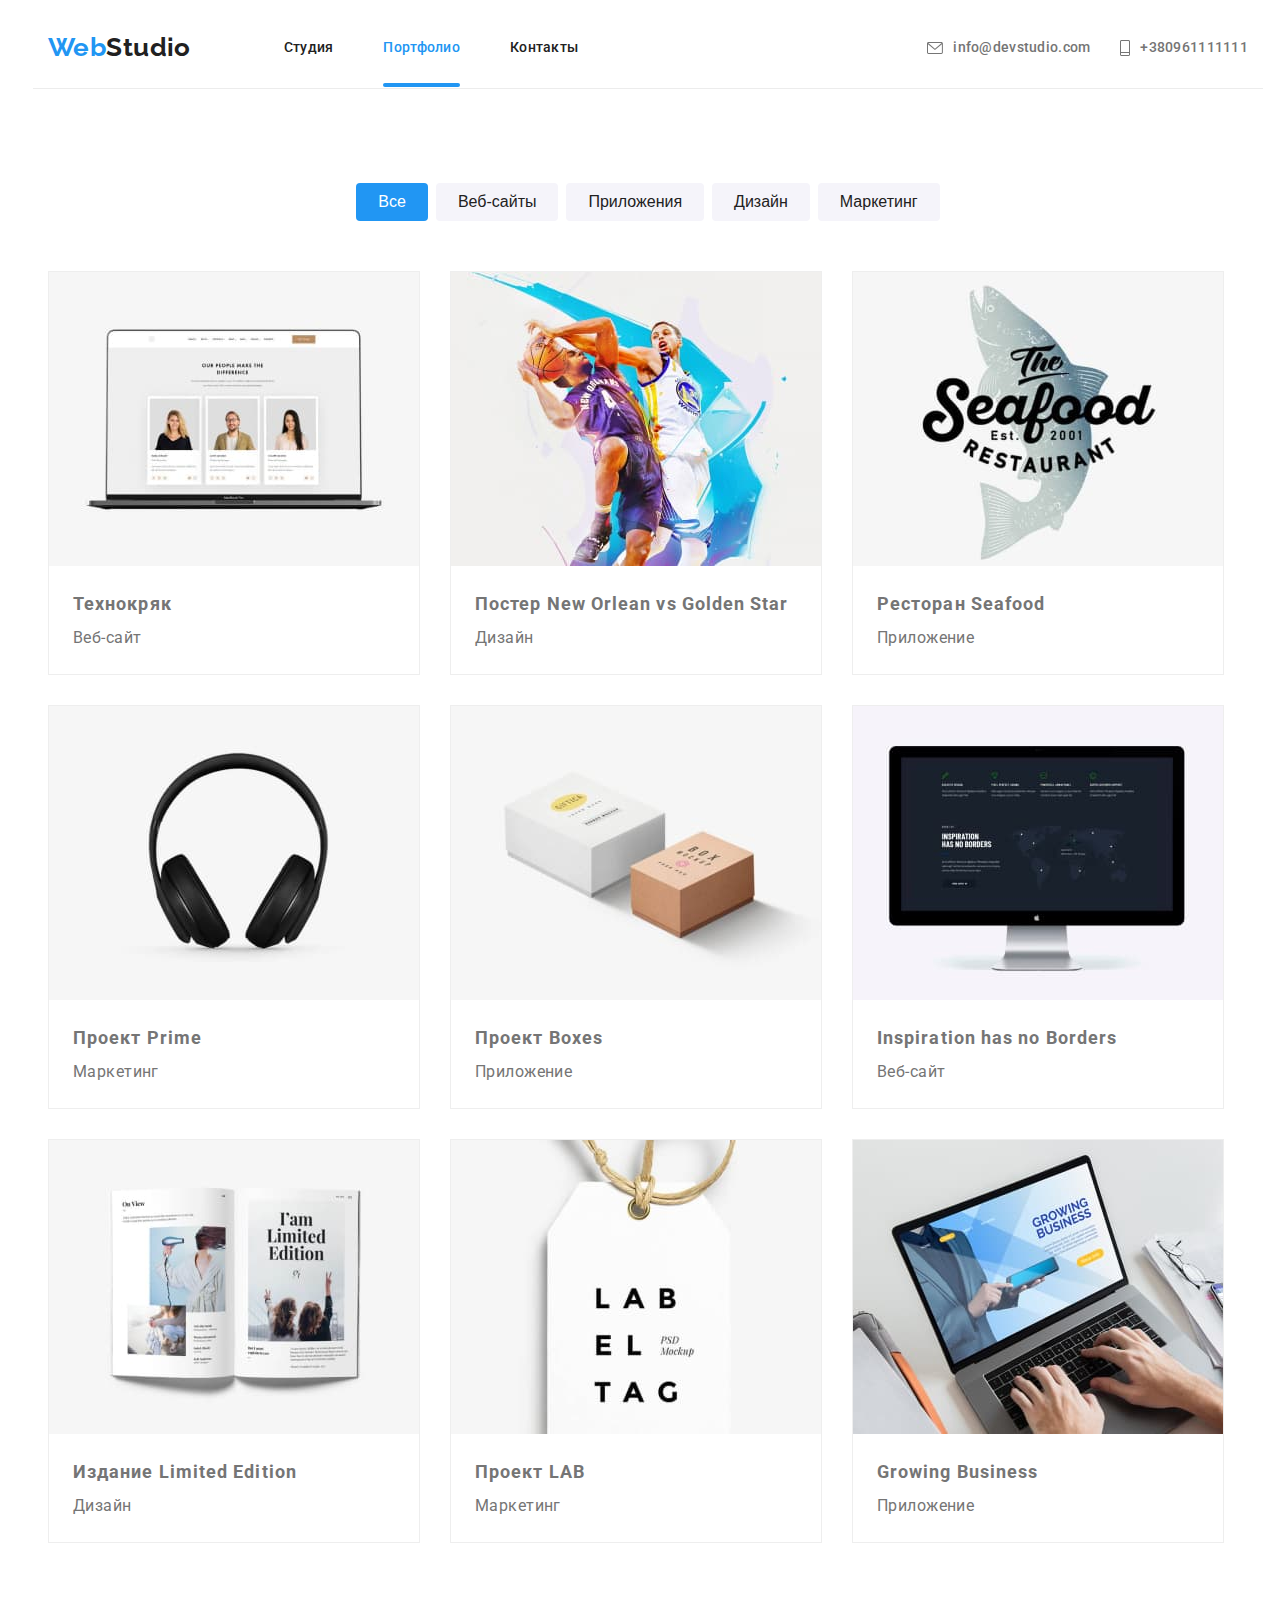
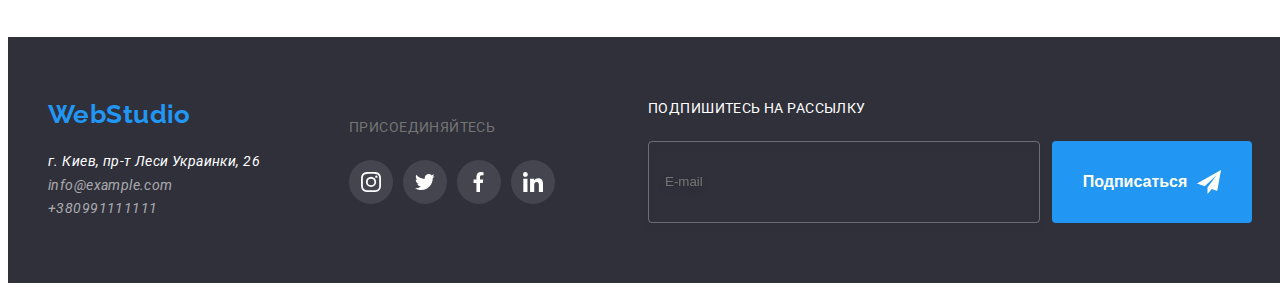
==== commit 43a0fead: "first hw7" ====
--- a/portfolio.html
+++ b/portfolio.html
@@ -31,10 +31,12 @@
           >
           <ul class="header__nav-list">
             <li class="header__nav-item">
-              <a href="./index.html" class="header__nav-link header__nav-link--active">Студия</a>
+              <a href="./index.html" class="header__nav-link">Студия</a>
             </li>
             <li class="header__nav-item">
-              <a href="./portfolio.html" class="header__nav-link">Портфолио</a>
+              <a href="./portfolio.html" class="header__nav-link header__nav-link--active"
+                >Портфолио</a
+              >
             </li>
             <li class="header__nav-item"><a href="" class="header__nav-link">Контакты</a></li>
           </ul>
@@ -312,6 +314,7 @@
                 class="footer__subscription-mail"
                 type="email"
                 name="subscription"
+                required
                 placeholder="E-mail"
               />
             </label>
--- a/css/main.min.css
+++ b/css/main.min.css
@@ -1,2 +1,2 @@
-:root{--logo-accent-color:rgba(33, 150, 243, 1);--primery-text-color: rgba(117, 117, 117, 1);--bgc-hero-footer: rgba(47, 48, 58, 1);--title-text-color: rgba(33, 33, 33, 1);--accent-color: rgba(33, 150, 243, 1);--footer-contact-color: rgba(255, 255, 255, 0.6);--hero-color: rgba(255, 255, 255, 1);--batton-portfolio: rgba(245, 244, 250, 1);--page-color: #ffffff;--cubic-bezier: cubic-bezier(0.4, 0, 0.2, 1)}.visibility-hidden{position:absolute;white-space:nowrap;width:1px;height:1px;overflow:hidden;border:0;padding:0;clip:rect(0 0 0 0);-webkit-clip-path:inset(50%);clip-path:inset(50%);margin:-1px}html{scroll-behavior:smooth}body{height:100%;width:100%;background-color:var(--page-color);color:var(--primery-text-color);font-family:Roboto, sans-serif;font-size:14px;font-weight:400;letter-spacing:0.03em;line-height:1.7}.section{padding-top:94px;padding-bottom:94px}h1,h2,h3,h4,h5,h6,p{margin:0}a{text-decoration:none;color:inherit}ul,ul li{padding:0;margin:0;list-style:none}img{display:block}.conteiner{width:1200px;margin:0 auto;padding-left:15px;padding-right:15px;-webkit-box-align:center;-ms-flex-align:center;align-items:center}.logo{display:inline-block;font-family:Raleway, sans-serif;font-weight:700;font-size:26px;line-height:1.2;color:var(--logo-accent-color)}.logo__text{color:var(--title-text-color)}.button{display:block;text-align:center;min-width:200px;padding:10px 16px;margin:0 auto;color:var(--hero-color);background-color:var(--accent-color);font-size:16px;font-weight:700;line-height:1.87;cursor:pointer;border:none;border-radius:4px;-webkit-transition:background-color 250ms var(--cubic-bezier),-webkit-box-shadow 250ms var(--cubic-bezier);transition:background-color 250ms var(--cubic-bezier),-webkit-box-shadow 250ms var(--cubic-bezier);transition:background-color 250ms var(--cubic-bezier),box-shadow 250ms var(--cubic-bezier);transition:background-color 250ms var(--cubic-bezier),box-shadow 250ms var(--cubic-bezier),-webkit-box-shadow 250ms var(--cubic-bezier)}.button:hover,.button:focus{background-color:#188ce8;-webkit-box-shadow:0px 4px 4px rgba(0,0,0,0.15);box-shadow:0px 4px 4px rgba(0,0,0,0.15)}.btn{padding:6px 22px;font-size:16px;font-weight:500;line-height:1.625;background-color:var(--batton-portfolio);color:var(--title-text-color);cursor:pointer;border:unset;border-radius:4px}.btn:hover,.btn:focus{background-color:var(--accent-color);color:var(--page-color)}.social__icon-box{display:-webkit-box;display:-ms-flexbox;display:flex;-webkit-box-pack:center;-ms-flex-pack:center;justify-content:center;-webkit-box-align:center;-ms-flex-align:center;align-items:center}.social__icon-item{display:-webkit-box;display:-ms-flexbox;display:flex;-webkit-box-pack:center;-ms-flex-pack:center;justify-content:center;-webkit-box-align:center;-ms-flex-align:center;align-items:center;margin-right:10px;border-radius:50%;background-color:#fff;color:#afb1b8;-webkit-transition:color 250ms var(--cubic-bezier),background-color 250ms var(--cubic-bezier);transition:color 250ms var(--cubic-bezier),background-color 250ms var(--cubic-bezier)}.social__icon-item:last-child{margin-right:0}.social__icon-item:hover,.social__icon-item:focus{background-color:#2196f3;color:#ffffff}.social__icon-link{display:-webkit-box;display:-ms-flexbox;display:flex;width:44px;height:44px;-webkit-box-pack:center;-ms-flex-pack:center;justify-content:center;-webkit-box-align:center;-ms-flex-align:center;align-items:center;color:inherit}.social__icon{fill:currentColor}.modal{display:block;min-width:528px;min-height:531px;border-radius:4px;background-color:#fff;position:absolute;top:50%;left:50%;-webkit-transform:translate(-50%, -50%) scale(0.9);transform:translate(-50%, -50%) scale(0.9);-webkit-transition:-webkit-transform 250ms var(--cubic-bezier);transition:-webkit-transform 250ms var(--cubic-bezier);transition:transform 250ms var(--cubic-bezier);transition:transform 250ms var(--cubic-bezier), -webkit-transform 250ms var(--cubic-bezier)}.modal__title{padding-top:40px;margin-bottom:12px;font-weight:700;font-size:20px;line-height:1.15;text-align:center;letter-spacing:0.03em;color:#212121}.modal__form{display:block;margin-left:40px;margin-right:40px}.modal__form-field{display:block;cursor:pointer;margin-bottom:10px}.modal__form-field:focus-within .modal__form-icon{color:var(--accent-color)}.modal__form-label{display:inline-block;margin-bottom:4px;font-size:12px;line-height:1.17;letter-spacing:0.01em}.modal__box-input{display:block;position:relative}.modal__form-input{display:-webkit-box;display:-ms-flexbox;display:flex;-webkit-box-align:center;-ms-flex-align:center;align-items:center;height:40px;width:100%;margin:0;padding:12px 16px;padding-left:42px;line-height:1.14;letter-spacing:0.01em;color:#212121;border:1px solid rgba(33,33,33,0.2);border-radius:4px;outline:none;-webkit-transition:border-color 250ms var(--cubic-bezier);transition:border-color 250ms var(--cubic-bezier)}.modal__form-input:focus,.modal__form-comments:focus{border-color:var(--accent-color)}.modal__form-icon{fill:currentColor;position:absolute;top:50%;left:13px;color:#212121;-webkit-transform:translateY(-50%);transform:translateY(-50%);-webkit-transition:color 250ms var(--cubic-bezier);transition:color 250ms var(--cubic-bezier)}.modal__form-comments{display:-webkit-box;display:-ms-flexbox;display:flex;width:100%;min-height:120px;padding:12px 16px;margin-bottom:20px;outline:none;resize:none;color:#212121;border:1px solid rgba(33,33,33,0.2);border-radius:4px;-webkit-transition:border-color 250ms var(--cubic-bezier);transition:border-color 250ms var(--cubic-bezier)}.modal__form-checkbox{display:-webkit-box;display:-ms-flexbox;display:flex;-webkit-box-align:center;-ms-flex-align:center;align-items:center;-webkit-box-pack:center;-ms-flex-pack:center;justify-content:center;margin-bottom:30px}.modal__checkbox-conteiner{display:block;position:relative;width:16px;height:15px;margin-right:8px;cursor:pointer}.modal__checkbox{position:absolute;white-space:nowrap;width:1px;height:1px;overflow:hidden;border:0;padding:0;clip:rect(0 0 0 0);-webkit-clip-path:inset(50%);clip-path:inset(50%);margin:-1px}.modal__checkbox:focus ~ .modal__checkbox-icon{opacity:1;background-color:var(--accent-color);fill:#fff}.modal__checkbox:focus ~ .modal__checkbox-unchecked,.modal__checkbox:hover ~ .modal__checkbox-unchecked{border-color:var(--accent-color)}.modal__checkbox-icon{display:block;position:absolute;top:0;left:0;width:16px;height:15px;color:currentColor;opacity:0;-webkit-transition:opacity 250ms var(--cubic-bezier),fill 250ms var(--cubic-bezier),background-color 250ms var(--cubic-bezier);transition:opacity 250ms var(--cubic-bezier),fill 250ms var(--cubic-bezier),background-color 250ms var(--cubic-bezier)}.modal__checkbox-unchecked{display:block;position:absolute;top:0;left:0;width:16px;height:15px;border:2px solid #212121;border-radius:2px;-webkit-transition:border-color 250ms var(--cubic-bezier);transition:border-color 250ms var(--cubic-bezier)}.modal__accept-link{display:inline-block;text-decoration:underline;color:var(--accent-color)}.modal__button{margin-bottom:40px}.modal__button-close{display:-webkit-box;display:-ms-flexbox;display:flex;-webkit-box-pack:center;-ms-flex-pack:center;justify-content:center;-webkit-box-align:center;-ms-flex-align:center;align-items:center;position:absolute;top:8px;right:8px;height:30px;width:30px;border-radius:50%;border:1px solid rgba(0,0,0,0.1);background-color:#fff}.modal__button-close:focus,.modal__button-close:hover .modal__icon-close{fill:var(--accent-color)}.modal__icon-close{fill:currentColor}.navigation{display:-webkit-box;display:-ms-flexbox;display:flex}.header__nav-list{display:-webkit-box;display:-ms-flexbox;display:flex;-webkit-box-align:center;-ms-flex-align:center;align-items:center;font-weight:500;line-height:1.14;letter-spacing:0.02em}.header__nav-item{display:inline-block;margin-right:50px}.header__nav-item:last-child{margin-right:0}.header__nav-link{padding-top:32px;padding-bottom:32px;color:var(--title-text-color);letter-spacing:0.02em;-webkit-transition:color 250ms var(--cubic-bezier);transition:color 250ms var(--cubic-bezier)}.header__nav-link:hover,.header__nav-link:focus{color:var(--accent-color)}.header__nav-link--active{position:relative;color:var(--accent-color)}.header__nav-link--active::after{content:'';display:block;position:absolute;bottom:0;-webkit-transform:translateY(0);transform:translateY(0);border-radius:2px;height:4px;width:100%;background-color:var(--accent-color)}.portfolio-nav{display:-webkit-box;display:-ms-flexbox;display:flex;-webkit-box-pack:center;-ms-flex-pack:center;justify-content:center;padding-bottom:50px}.portfolio-nav__item{margin-right:8px}.portfolio-nav__item:last-child{margin-right:0}.card-set{display:-webkit-box;display:-ms-flexbox;display:flex;-ms-flex-wrap:wrap;flex-wrap:wrap}.card-set__item{max-width:370px;margin-right:30px;margin-bottom:30px;background-color:#fff;border:1px solid #eeeeee;-webkit-transition:-webkit-box-shadow 250ms var(--cubic-bezier);transition:-webkit-box-shadow 250ms var(--cubic-bezier);transition:box-shadow 250ms var(--cubic-bezier);transition:box-shadow 250ms var(--cubic-bezier), -webkit-box-shadow 250ms var(--cubic-bezier)}.card-set__product-thumb{position:relative;overflow:hidden}.card-set__overlay{display:block;padding:63px 24px;position:absolute;top:0;left:0;width:100%;height:100%;color:#fff;background-color:rgba(33,150,243,0.9);font-size:18px;line-height:1.56;-webkit-transform:translateY(100%);transform:translateY(100%);-webkit-transition:opacity 250ms var(--cubic-bezier),-webkit-transform 250ms cubic-bezier(0.4, 0, 0.2, 1);transition:opacity 250ms var(--cubic-bezier),-webkit-transform 250ms cubic-bezier(0.4, 0, 0.2, 1);transition:transform 250ms cubic-bezier(0.4, 0, 0.2, 1),opacity 250ms var(--cubic-bezier);transition:transform 250ms cubic-bezier(0.4, 0, 0.2, 1),opacity 250ms var(--cubic-bezier),-webkit-transform 250ms cubic-bezier(0.4, 0, 0.2, 1);opacity:0}.card-set__item:nth-child(3n){margin-right:0}.card-set__item:nth-last-child(-n+3){margin-bottom:0}.card-set__item:hover,.card-set__item:focus{-webkit-box-shadow:0px 1px 1px rgba(0,0,0,0.12),0px 4px 4px rgba(0,0,0,0.06),1px 4px 6px rgba(0,0,0,0.16);box-shadow:0px 1px 1px rgba(0,0,0,0.12),0px 4px 4px rgba(0,0,0,0.06),1px 4px 6px rgba(0,0,0,0.16)}.card-set__item:hover .card-set__overlay,.card-set__item:focus .card-set__overlay{-webkit-transform:translateY(0%);transform:translateY(0%);opacity:1}.btn--current{color:var(--page-color);background-color:var(--accent-color)}.card-set__title{font-weight:700;font-size:18px;line-height:2;letter-spacing:0.06em}.card-set__text{font-size:16px;line-height:2}.card-set__text-box{padding:20px 24px}.header__conteiner{display:-webkit-box;display:-ms-flexbox;display:flex;height:80px;border-bottom:1px solid #ececec}.logo-header{margin-right:93px;padding-top:24px;padding-bottom:25px}.header__contacts{display:-webkit-box;display:-ms-flexbox;display:flex;margin-left:auto;-webkit-box-align:center;-ms-flex-align:center;align-items:center;font-weight:500;line-height:1.14;letter-spacing:0.02em}.header__contacts-item{display:block;padding-top:32px;padding-bottom:32px;color:var(--primery-text-color);letter-spacing:0.02em;margin-right:30px;-webkit-transition:color 250ms var(--cubic-bezier);transition:color 250ms var(--cubic-bezier)}.header__contacts-item:last-child{margin-right:0}.header__contact-link{display:-webkit-box;display:-ms-flexbox;display:flex;-webkit-box-align:center;-ms-flex-align:center;align-items:center}.header__contacts-icon{fill:currentColor;margin-right:10px}.header__contacts-item:hover,.header__contacts-item:focus{color:var(--accent-color)}.hero{padding:200px 0;background-color:var(--bgc-hero-footer)}.hero__overlay{height:600px;max-width:1600px;margin:0 auto;background-image:-webkit-gradient(linear, left top, right top, from(rgba(47,48,58,0.4)), to(rgba(47,48,58,0.4))),url(../images/baground/baground-hiro.jpg);background-image:linear-gradient(to right, rgba(47,48,58,0.4), rgba(47,48,58,0.4)),url(../images/baground/baground-hiro.jpg);background-color:gray}.hero__title{width:696px;margin-left:auto;margin-right:auto;margin-bottom:30px;color:var(--hero-color);font-weight:900;font-size:44px;line-height:1.36;text-align:center;letter-spacing:0.06em;text-transform:uppercase}.hero__backdrop{position:fixed;top:0;left:0;width:100%;height:100%;background-color:rgba(0,0,0,0.2);opacity:1;-webkit-transition:opacity 250ms var(--cubic-bezier);transition:opacity 250ms var(--cubic-bezier)}.hero__backdrop--is-hidden{opacity:0;pointer-events:none}.features{padding-top:94px}.features__list{display:-webkit-box;display:-ms-flexbox;display:flex}.features__list-item{width:270px;margin-right:30px}.features__list-item:last-child{margin-right:0}.features__icon-box{display:-webkit-box;display:-ms-flexbox;display:flex;height:120px;background:#f5f4fa;border-radius:4px;margin-bottom:30px;-webkit-box-pack:center;-ms-flex-pack:center;justify-content:center;-webkit-box-align:center;-ms-flex-align:center;align-items:center}.features-title{font-size:14px;font-weight:700;line-height:1.14;text-transform:uppercase;margin-bottom:10px;color:var(--title-text-color)}.work__title{margin-bottom:50px;font-size:36px;line-height:1.17;text-align:center;font-weight:700;color:var(--title-text-color)}.work__list{display:-webkit-box;display:-ms-flexbox;display:flex;-webkit-box-pack:center;-ms-flex-pack:center;justify-content:center;-webkit-box-align:center;-ms-flex-align:center;align-items:center}.work__item{position:relative;margin-right:30px}.work__label{display:-webkit-box;display:-ms-flexbox;display:flex;-webkit-box-align:center;-ms-flex-align:center;align-items:center;-webkit-box-pack:center;-ms-flex-pack:center;justify-content:center;position:absolute;bottom:0;height:70px;width:100%;font-weight:700;line-height:1.28;text-transform:uppercase;color:var(--hero-color);background-color:rgba(47,48,58,0.8)}.work__item:last-child{margin-right:0}.team{background-color:#f5f4fa}.team__title{margin-bottom:50px;font-size:36px;line-height:1.17;text-align:center;color:var(--title-text-color);font-weight:700}.team__list{display:-webkit-box;display:-ms-flexbox;display:flex;-webkit-box-pack:start;-ms-flex-pack:start;justify-content:flex-start}.team__item{background-color:#fff}.team__item:not(:last-child){margin-right:30px}.team__text-card{padding-top:30px;padding-bottom:30px;text-align:center;-webkit-box-shadow:0px 1px 3px rgba(0,0,0,0.12),0px 1px 1px rgba(0,0,0,0.14),0px 2px 1px rgba(0,0,0,0.2);box-shadow:0px 1px 3px rgba(0,0,0,0.12),0px 1px 1px rgba(0,0,0,0.14),0px 2px 1px rgba(0,0,0,0.2);border-radius:0px 0px 4px 4px}.team__name{font-weight:500}.team__name,.team__position{font-size:16px;line-height:1.19}.team__position{margin-bottom:16px}.work__title{margin-bottom:50px;font-size:36px;line-height:1.17;text-align:center;font-weight:700;color:var(--title-text-color)}.work__list{display:-webkit-box;display:-ms-flexbox;display:flex;-webkit-box-pack:center;-ms-flex-pack:center;justify-content:center;-webkit-box-align:center;-ms-flex-align:center;align-items:center}.work__item{position:relative;margin-right:30px}.work__label{display:-webkit-box;display:-ms-flexbox;display:flex;-webkit-box-align:center;-ms-flex-align:center;align-items:center;-webkit-box-pack:center;-ms-flex-pack:center;justify-content:center;position:absolute;bottom:0;height:70px;width:100%;font-weight:700;line-height:1.28;text-transform:uppercase;color:var(--hero-color);background-color:rgba(47,48,58,0.8)}.work__item:last-child{margin-right:0}.clients__title{font-weight:700;font-size:36px;line-height:1.67;text-align:center;letter-spacing:0.03em;margin-bottom:50px}.clients__box{display:-webkit-box;display:-ms-flexbox;display:flex;-webkit-box-pack:center;-ms-flex-pack:center;justify-content:center;-webkit-box-align:center;-ms-flex-align:center;align-items:center;margin:0;padding:0}.clients__item{display:-webkit-box;display:-ms-flexbox;display:flex;-webkit-box-pack:center;-ms-flex-pack:center;justify-content:center;-webkit-box-align:center;-ms-flex-align:center;align-items:center;width:170px;height:92px;border:1px solid #afb1b8;border-radius:4px;margin-right:30px;background-color:#fff;color:#afb1b8;-webkit-transition:color 250ms var(--cubic-bezier),border-color 250ms var(--cubic-bezier);transition:color 250ms var(--cubic-bezier),border-color 250ms var(--cubic-bezier)}.clients__item:last-child{margin-right:0}.clients__icon{fill:currentColor}.clients__item:hover,.clients__item:focus{color:#2196f3;border-color:#2196f3}.footer{background:var(--bgc-hero-footer);padding-top:60px;padding-bottom:60px}.footer__conteiner{display:-webkit-box;display:-ms-flexbox;display:flex}.footer__logo-text{color:var(--hero-color)}.logo--footer{margin-bottom:20px}.footer__adress-wrapper{min-width:231px;margin-right:70px}.footer__address{color:var(--hero-color)}.footer__contacts{color:var(--footer-contact-color);font-weight:400}.footer__contacts:hover,.footer__contacts:focus{color:var(--accent-color)}.footer__join{color:var(--page-color);text-transform:uppercase;margin-bottom:20px}.footer__social-icon--color{border-radius:50%;background-color:rgba(255,255,255,0.1);color:#ffffff;-webkit-transition:background-color 250ms var(--cubic-bezier);transition:background-color 250ms var(--cubic-bezier)}.footer__social{margin-right:93px}.footer__subscription-title{margin-bottom:20px;text-transform:uppercase;text-transform:uppercase;color:#ffffff}.footer__subscription-mail{display:block;height:50px;width:358px;padding:15px 16px;margin-right:12px;outline:none;border:1px solid rgba(255,255,255,0.3);-webkit-filter:drop-shadow(0px 4px 4px rgba(0,0,0,0.15));filter:drop-shadow(0px 4px 4px rgba(0,0,0,0.15));border-radius:4px;background-color:inherit;color:#fff}.footer__subscription-form{display:-webkit-box;display:-ms-flexbox;display:flex}.footer__subscription-button{display:-webkit-box;display:-ms-flexbox;display:flex;-webkit-box-pack:center;-ms-flex-pack:center;justify-content:center;-webkit-box-align:center;-ms-flex-align:center;align-items:center}.footer__subscription-latter{margin-left:10px}
+:root{--accent-color: rgba(33, 150, 243, 1);--logo-accent-color:rgba(33, 150, 243, 1);--bgc-hero: rgba(47, 48, 58, 1);--work-label: rgba(255, 255, 255, 1);--bgc-footer: rgba(47, 48, 58, 1);--footer-text:rgba(255, 255, 255, 1);--footer-contact-color: rgba(255, 255, 255, 0.6);--primery-text-color: rgba(117, 117, 117, 1);--secondary-text-color:rgba(255, 255, 255, 1);--bgc-hero-footer: rgba(47, 48, 58, 1);--title-text-color: rgba(33, 33, 33, 1);--hero-color: rgba(255, 255, 255, 1);--button-portfolio: rgba(245, 244, 250, 1);--page-color: #ffffff;--cubic-bezier: cubic-bezier(0.4, 0, 0.2, 1)}.visibility-hidden{position:absolute;white-space:nowrap;width:1px;height:1px;overflow:hidden;border:0;padding:0;clip:rect(0 0 0 0);-webkit-clip-path:inset(50%);clip-path:inset(50%);margin:-1px}html{scroll-behavior:smooth}body{height:100%;width:100%;background-color:var(--page-color);color:var(--primery-text-color);font-family:Roboto, sans-serif;font-size:14px;font-weight:400;letter-spacing:0.03em;line-height:1.7}.section{padding-top:94px;padding-bottom:94px}h1,h2,h3,h4,h5,h6,p{margin:0}a{text-decoration:none;color:inherit}ul,ul li{padding:0;margin:0;list-style:none}img{display:block}.conteiner{width:1200px;margin:0 auto;padding-left:15px;padding-right:15px;-webkit-box-align:center;-ms-flex-align:center;align-items:center}.logo{display:inline-block;font-family:Raleway, sans-serif;font-weight:700;font-size:26px;line-height:1.2;color:var(--logo-accent-color)}.logo__text{color:var(--title-text-color)}.button{display:block;text-align:center;min-width:200px;padding:10px 16px;margin:0 auto;color:var(--hero-color);background-color:var(--accent-color);font-size:16px;font-weight:700;line-height:1.87;cursor:pointer;border:none;border-radius:4px;-webkit-transition:background-color 250ms var(--cubic-bezier),-webkit-box-shadow 250ms var(--cubic-bezier);transition:background-color 250ms var(--cubic-bezier),-webkit-box-shadow 250ms var(--cubic-bezier);transition:background-color 250ms var(--cubic-bezier),box-shadow 250ms var(--cubic-bezier);transition:background-color 250ms var(--cubic-bezier),box-shadow 250ms var(--cubic-bezier),-webkit-box-shadow 250ms var(--cubic-bezier)}.button:hover,.button:focus{background-color:#188ce8;-webkit-box-shadow:0px 4px 4px rgba(0,0,0,0.15);box-shadow:0px 4px 4px rgba(0,0,0,0.15)}.btn{padding:6px 22px;font-size:16px;font-weight:500;line-height:1.625;background-color:var(--button-portfolio);color:var(--title-text-color);cursor:pointer;border:unset;border-radius:4px}.btn:hover,.btn:focus{background-color:var(--accent-color);color:var(--page-color)}.btn--current{color:var(--page-color);background-color:var(--accent-color)}.social__icon-box{display:-webkit-box;display:-ms-flexbox;display:flex;-webkit-box-pack:center;-ms-flex-pack:center;justify-content:center;-webkit-box-align:center;-ms-flex-align:center;align-items:center}.social__icon-item{display:-webkit-box;display:-ms-flexbox;display:flex;-webkit-box-pack:center;-ms-flex-pack:center;justify-content:center;-webkit-box-align:center;-ms-flex-align:center;align-items:center;margin-right:10px;border-radius:50%;background-color:#fff;color:#afb1b8;-webkit-transition:color 250ms var(--cubic-bezier),background-color 250ms var(--cubic-bezier);transition:color 250ms var(--cubic-bezier),background-color 250ms var(--cubic-bezier)}.social__icon-item:last-child{margin-right:0}.social__icon-item:hover,.social__icon-item:focus{background-color:#2196f3;color:#ffffff}.social__icon-link{display:-webkit-box;display:-ms-flexbox;display:flex;width:44px;height:44px;-webkit-box-pack:center;-ms-flex-pack:center;justify-content:center;-webkit-box-align:center;-ms-flex-align:center;align-items:center;color:inherit}.social__icon{fill:currentColor}.modal{display:block;min-width:528px;min-height:531px;border-radius:4px;background-color:#fff;position:absolute;top:50%;left:50%;-webkit-transform:translate(-50%, -50%) scale(0.9);transform:translate(-50%, -50%) scale(0.9);-webkit-transition:-webkit-transform 250ms var(--cubic-bezier);transition:-webkit-transform 250ms var(--cubic-bezier);transition:transform 250ms var(--cubic-bezier);transition:transform 250ms var(--cubic-bezier), -webkit-transform 250ms var(--cubic-bezier)}.modal__title{padding-top:40px;margin-bottom:12px;font-weight:700;font-size:20px;line-height:1.15;text-align:center;letter-spacing:0.03em;color:#212121}.modal__form{display:block;margin-left:40px;margin-right:40px}.modal__form-field{display:block;cursor:pointer;margin-bottom:10px}.modal__form-field:focus-within .modal__form-icon{color:var(--accent-color)}.modal__form-label{display:inline-block;margin-bottom:4px;font-size:12px;line-height:1.17;letter-spacing:0.01em}.modal__box-input{display:block;position:relative}.modal__form-input{display:-webkit-box;display:-ms-flexbox;display:flex;-webkit-box-align:center;-ms-flex-align:center;align-items:center;height:40px;width:100%;margin:0;padding:12px 16px;padding-left:42px;line-height:1.14;letter-spacing:0.01em;color:#212121;border:1px solid rgba(33,33,33,0.2);border-radius:4px;outline:none;-webkit-transition:border-color 250ms var(--cubic-bezier);transition:border-color 250ms var(--cubic-bezier)}.modal__form-input:focus,.modal__form-comments:focus{border-color:var(--accent-color)}.modal__form-icon{fill:currentColor;position:absolute;top:50%;left:13px;color:#212121;-webkit-transform:translateY(-50%);transform:translateY(-50%);-webkit-transition:color 250ms var(--cubic-bezier);transition:color 250ms var(--cubic-bezier)}.modal__form-comments{display:-webkit-box;display:-ms-flexbox;display:flex;width:100%;min-height:120px;padding:12px 16px;margin-bottom:20px;outline:none;resize:none;color:#212121;border:1px solid rgba(33,33,33,0.2);border-radius:4px;-webkit-transition:border-color 250ms var(--cubic-bezier);transition:border-color 250ms var(--cubic-bezier)}.modal__form-checkbox{display:-webkit-box;display:-ms-flexbox;display:flex;-webkit-box-align:center;-ms-flex-align:center;align-items:center;-webkit-box-pack:center;-ms-flex-pack:center;justify-content:center;margin-bottom:30px}.modal__checkbox-conteiner{display:block;position:relative;width:16px;height:15px;margin-right:8px;cursor:pointer}.modal__checkbox{position:absolute;white-space:nowrap;width:1px;height:1px;overflow:hidden;border:0;padding:0;clip:rect(0 0 0 0);-webkit-clip-path:inset(50%);clip-path:inset(50%);margin:-1px}.modal__checkbox:focus ~ .modal__checkbox-icon{opacity:1;background-color:var(--accent-color);fill:#fff}.modal__checkbox:focus ~ .modal__checkbox-unchecked,.modal__checkbox:hover ~ .modal__checkbox-unchecked{border-color:var(--accent-color)}.modal__checkbox-icon{display:block;position:absolute;top:0;left:0;width:16px;height:15px;color:currentColor;opacity:0;-webkit-transition:opacity 250ms var(--cubic-bezier),fill 250ms var(--cubic-bezier),background-color 250ms var(--cubic-bezier);transition:opacity 250ms var(--cubic-bezier),fill 250ms var(--cubic-bezier),background-color 250ms var(--cubic-bezier)}.modal__checkbox-unchecked{display:block;position:absolute;top:0;left:0;width:16px;height:15px;border:2px solid #212121;border-radius:2px;-webkit-transition:border-color 250ms var(--cubic-bezier);transition:border-color 250ms var(--cubic-bezier)}.modal__accept-link{display:inline-block;text-decoration:underline;color:var(--accent-color)}.modal__button{margin-bottom:40px}.modal__button-close{display:-webkit-box;display:-ms-flexbox;display:flex;-webkit-box-pack:center;-ms-flex-pack:center;justify-content:center;-webkit-box-align:center;-ms-flex-align:center;align-items:center;position:absolute;top:8px;right:8px;height:30px;width:30px;border-radius:50%;border:1px solid rgba(0,0,0,0.1);background-color:#fff}.modal__button-close:focus,.modal__button-close:hover .modal__icon-close{fill:var(--accent-color)}.modal__icon-close{fill:currentColor}.navigation{display:-webkit-box;display:-ms-flexbox;display:flex}.header__nav-list{display:-webkit-box;display:-ms-flexbox;display:flex;-webkit-box-align:center;-ms-flex-align:center;align-items:center;font-weight:500;line-height:1.14;letter-spacing:0.02em}.header__nav-item{display:inline-block;margin-right:50px}.header__nav-item:last-child{margin-right:0}.header__nav-link{padding-top:32px;padding-bottom:32px;color:var(--title-text-color);letter-spacing:0.02em;-webkit-transition:color 250ms var(--cubic-bezier);transition:color 250ms var(--cubic-bezier)}.header__nav-link:hover,.header__nav-link:focus{color:var(--accent-color)}.header__nav-link--active{position:relative;color:var(--accent-color)}.header__nav-link--active::after{content:'';display:block;position:absolute;bottom:0;-webkit-transform:translateY(0);transform:translateY(0);border-radius:2px;height:4px;width:100%;background-color:var(--accent-color)}.portfolio-nav{display:-webkit-box;display:-ms-flexbox;display:flex;-webkit-box-pack:center;-ms-flex-pack:center;justify-content:center;padding-bottom:50px}.portfolio-nav__item{margin-right:8px}.portfolio-nav__item:last-child{margin-right:0}.card-set{display:-webkit-box;display:-ms-flexbox;display:flex;-ms-flex-wrap:wrap;flex-wrap:wrap}.card-set__item{max-width:370px;margin-right:30px;margin-bottom:30px;background-color:#fff;border:1px solid #eeeeee;-webkit-transition:-webkit-box-shadow 250ms var(--cubic-bezier);transition:-webkit-box-shadow 250ms var(--cubic-bezier);transition:box-shadow 250ms var(--cubic-bezier);transition:box-shadow 250ms var(--cubic-bezier), -webkit-box-shadow 250ms var(--cubic-bezier)}.card-set__item:nth-child(3n){margin-right:0}.card-set__item:nth-last-child(-n+3){margin-bottom:0}.card-set__item:hover,.card-set__item:focus{-webkit-box-shadow:0px 1px 1px rgba(0,0,0,0.12),0px 4px 4px rgba(0,0,0,0.06),1px 4px 6px rgba(0,0,0,0.16);box-shadow:0px 1px 1px rgba(0,0,0,0.12),0px 4px 4px rgba(0,0,0,0.06),1px 4px 6px rgba(0,0,0,0.16)}.card-set__item:hover .card-set__overlay,.card-set__item:focus .card-set__overlay{-webkit-transform:translateY(0%);transform:translateY(0%);opacity:1}.header__conteiner{display:-webkit-box;display:-ms-flexbox;display:flex;height:80px;border-bottom:1px solid #ececec}.logo-header{margin-right:93px;padding-top:24px;padding-bottom:25px}.header__contacts{display:-webkit-box;display:-ms-flexbox;display:flex;-webkit-box-align:center;-ms-flex-align:center;align-items:center;margin-left:auto;font-weight:500;line-height:1.14;letter-spacing:0.02em}.header__contacts-item{display:block;padding-top:32px;padding-bottom:32px;letter-spacing:0.02em;margin-right:30px;color:var(--primery-text-color);-webkit-transition:color 250ms var(--cubic-bezier);transition:color 250ms var(--cubic-bezier)}.header__contacts-item:last-child{margin-right:0}.header__contacts-item:hover,.header__contacts-item:focus{color:var(--accent-color)}.header__contact-link{display:-webkit-box;display:-ms-flexbox;display:flex;-webkit-box-align:center;-ms-flex-align:center;align-items:center}.header__contacts-icon{fill:currentColor;margin-right:10px}.hero{padding:200px 0;background-color:var(--bgc-hero)}.hero__overlay{height:600px;max-width:1600px;margin:0 auto;background-image:-webkit-gradient(linear, left top, right top, from(rgba(47,48,58,0.4)), to(rgba(47,48,58,0.4))),url(../images/baground/baground-hiro.jpg);background-image:linear-gradient(to right, rgba(47,48,58,0.4), rgba(47,48,58,0.4)),url(../images/baground/baground-hiro.jpg);background-color:gray}.hero__title{width:696px;margin-left:auto;margin-right:auto;margin-bottom:30px;font-weight:900;font-size:44px;line-height:1.36;letter-spacing:0.06em;text-transform:uppercase;text-align:center;color:var(--hero-color)}.hero__backdrop{position:fixed;top:0;left:0;width:100%;height:100%;background-color:rgba(0,0,0,0.2);opacity:1;-webkit-transition:opacity 250ms var(--cubic-bezier);transition:opacity 250ms var(--cubic-bezier)}.hero__backdrop--is-hidden{opacity:0;pointer-events:none}.features{padding-top:94px}.features__list{display:-webkit-box;display:-ms-flexbox;display:flex}.features__list-item{width:270px;margin-right:30px}.features__list-item:last-child{margin-right:0}.features__icon-box{display:-webkit-box;display:-ms-flexbox;display:flex;height:120px;margin-bottom:30px;-webkit-box-pack:center;-ms-flex-pack:center;justify-content:center;-webkit-box-align:center;-ms-flex-align:center;align-items:center;border-radius:4px;background:#f5f4fa}.features-title{font-size:14px;font-weight:700;line-height:1.14;text-transform:uppercase;margin-bottom:10px;color:var(--title-text-color)}.work__title{margin-bottom:50px;font-size:36px;line-height:1.17;text-align:center;font-weight:700;color:var(--title-text-color)}.work__list{display:-webkit-box;display:-ms-flexbox;display:flex;-webkit-box-pack:center;-ms-flex-pack:center;justify-content:center;-webkit-box-align:center;-ms-flex-align:center;align-items:center}.work__item{position:relative;margin-right:30px}.work__item:last-child{margin-right:0}.work__label{display:-webkit-box;display:-ms-flexbox;display:flex;-webkit-box-pack:center;-ms-flex-pack:center;justify-content:center;position:absolute;bottom:0;height:70px;width:100%;font-weight:700;line-height:1.28;-webkit-box-align:center;-ms-flex-align:center;align-items:center;text-transform:uppercase;color:var(--work-label);background-color:rgba(47,48,58,0.8)}.team{background-color:#f5f4fa}.team__title{margin-bottom:50px;font-size:36px;line-height:1.17;text-align:center;color:var(--title-text-color);font-weight:700}.team__list{display:-webkit-box;display:-ms-flexbox;display:flex;-webkit-box-pack:start;-ms-flex-pack:start;justify-content:flex-start}.team__item{background-color:#fff}.team__item:not(:last-child){margin-right:30px}.team__text-card{padding-top:30px;padding-bottom:30px;text-align:center;-webkit-box-shadow:0px 1px 3px rgba(0,0,0,0.12),0px 1px 1px rgba(0,0,0,0.14),0px 2px 1px rgba(0,0,0,0.2);box-shadow:0px 1px 3px rgba(0,0,0,0.12),0px 1px 1px rgba(0,0,0,0.14),0px 2px 1px rgba(0,0,0,0.2);border-radius:0px 0px 4px 4px}.team__name{font-weight:500;font-size:16px;line-height:1.19}.team__position{margin-bottom:16px;font-size:16px;line-height:1.19}.work__title{margin-bottom:50px;font-size:36px;line-height:1.17;text-align:center;font-weight:700;color:var(--title-text-color)}.work__list{display:-webkit-box;display:-ms-flexbox;display:flex;-webkit-box-pack:center;-ms-flex-pack:center;justify-content:center;-webkit-box-align:center;-ms-flex-align:center;align-items:center}.work__item{position:relative;margin-right:30px}.work__item:last-child{margin-right:0}.work__label{display:-webkit-box;display:-ms-flexbox;display:flex;-webkit-box-pack:center;-ms-flex-pack:center;justify-content:center;position:absolute;bottom:0;height:70px;width:100%;font-weight:700;line-height:1.28;-webkit-box-align:center;-ms-flex-align:center;align-items:center;text-transform:uppercase;color:var(--work-label);background-color:rgba(47,48,58,0.8)}.clients__title{font-weight:700;font-size:36px;line-height:1.67;text-align:center;letter-spacing:0.03em;margin-bottom:50px}.clients__box{display:-webkit-box;display:-ms-flexbox;display:flex;-webkit-box-pack:center;-ms-flex-pack:center;justify-content:center;-webkit-box-align:center;-ms-flex-align:center;align-items:center;margin:0;padding:0}.clients__item{display:-webkit-box;display:-ms-flexbox;display:flex;-webkit-box-pack:center;-ms-flex-pack:center;justify-content:center;margin-right:30px;-webkit-box-align:center;-ms-flex-align:center;align-items:center;width:170px;height:92px;border:1px solid #afb1b8;border-radius:4px;background-color:#fff;color:#afb1b8;-webkit-transition:color 250ms var(--cubic-bezier),border-color 250ms var(--cubic-bezier);transition:color 250ms var(--cubic-bezier),border-color 250ms var(--cubic-bezier)}.clients__item:hover,.clients__item:focus{color:#2196f3;border-color:#2196f3}.clients__item:last-child{margin-right:0}.clients__icon{fill:currentColor}.footer{padding-top:60px;padding-bottom:60px;background:var(--bgc-footer)}.footer__conteiner{display:-webkit-box;display:-ms-flexbox;display:flex}.footer__logo-text{color:var(--footer-logo-text)}.logo--footer{margin-bottom:20px}.footer__adress-wrapper{min-width:231px;margin-right:70px}.footer__address{color:var(--footer-text)}.footer__contacts{color:var(--footer-contact-color);font-weight:400}.footer__contacts:hover,.footer__contacts:focus{color:var(--accent-color)}.footer__join{color:var(var(--footer-text));text-transform:uppercase;margin-bottom:20px}.footer__social-icon--color{border-radius:50%;background-color:rgba(255,255,255,0.1);color:var(--footer-text);-webkit-transition:background-color 250ms var(--cubic-bezier);transition:background-color 250ms var(--cubic-bezier)}.footer__social{margin-right:93px}.footer__subscription-title{margin-bottom:20px;text-transform:uppercase;text-transform:uppercase;color:var(--footer-text)}.footer__subscription-mail{display:block;height:50px;width:358px;padding:15px 16px;margin-right:12px;outline:none;border:1px solid rgba(255,255,255,0.3);-webkit-filter:drop-shadow(0px 4px 4px rgba(0,0,0,0.15));filter:drop-shadow(0px 4px 4px rgba(0,0,0,0.15));border-radius:4px;background-color:inherit;color:var(--footer-text)}.footer__subscription-form{display:-webkit-box;display:-ms-flexbox;display:flex}.footer__subscription-button{display:-webkit-box;display:-ms-flexbox;display:flex;-webkit-box-pack:center;-ms-flex-pack:center;justify-content:center;-webkit-box-align:center;-ms-flex-align:center;align-items:center}.footer__subscription-latter{margin-left:10px}.card-set__product-thumb{position:relative;overflow:hidden}.card-set__overlay{display:block;padding:63px 24px;position:absolute;top:0;left:0;width:100%;height:100%;color:#fff;background-color:rgba(33,150,243,0.9);font-size:18px;line-height:1.56;-webkit-transform:translateY(100%);transform:translateY(100%);-webkit-transition:opacity 250ms var(--cubic-bezier),-webkit-transform 250ms cubic-bezier(0.4, 0, 0.2, 1);transition:opacity 250ms var(--cubic-bezier),-webkit-transform 250ms cubic-bezier(0.4, 0, 0.2, 1);transition:transform 250ms cubic-bezier(0.4, 0, 0.2, 1),opacity 250ms var(--cubic-bezier);transition:transform 250ms cubic-bezier(0.4, 0, 0.2, 1),opacity 250ms var(--cubic-bezier),-webkit-transform 250ms cubic-bezier(0.4, 0, 0.2, 1);opacity:0}.card-set__title{font-weight:700;font-size:18px;line-height:2;letter-spacing:0.06em}.card-set__text{font-size:16px;line-height:2}.card-set__text-box{padding:20px 24px}
 /*# sourceMappingURL=main.min.css.map */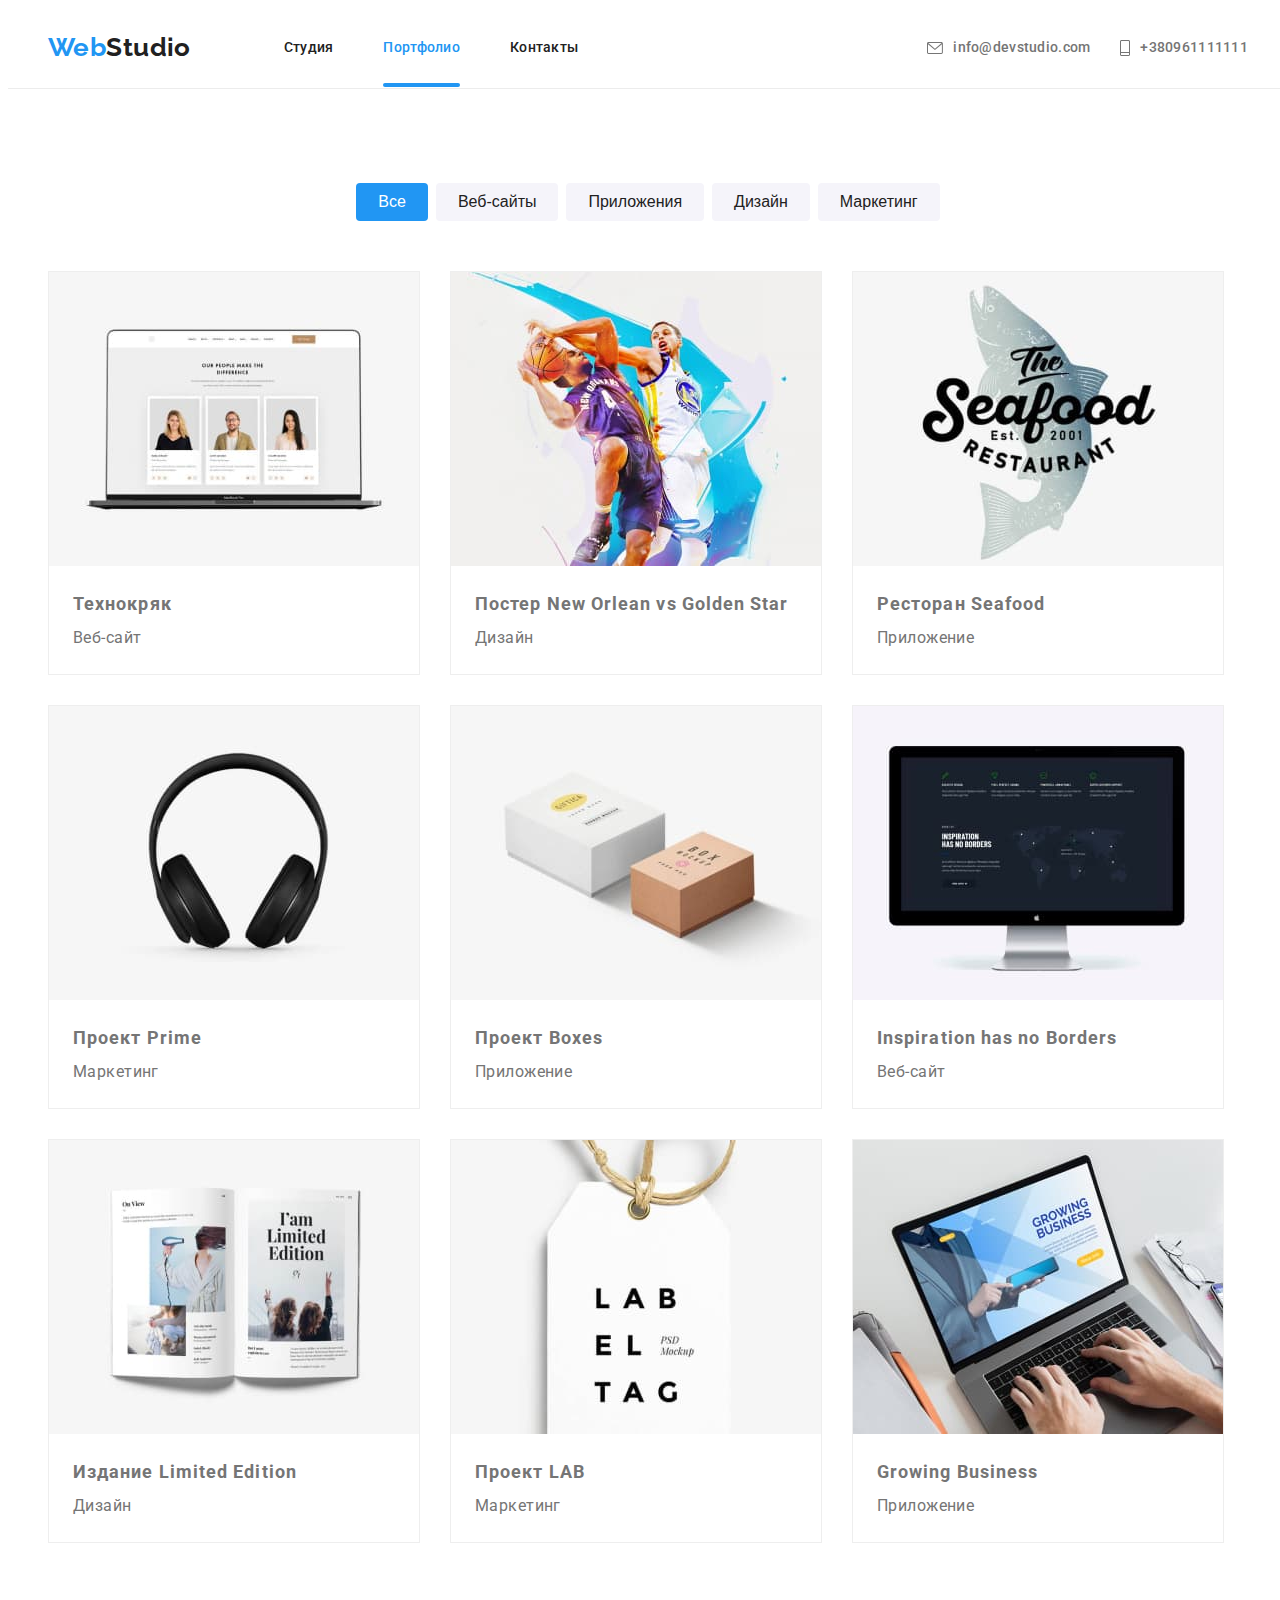
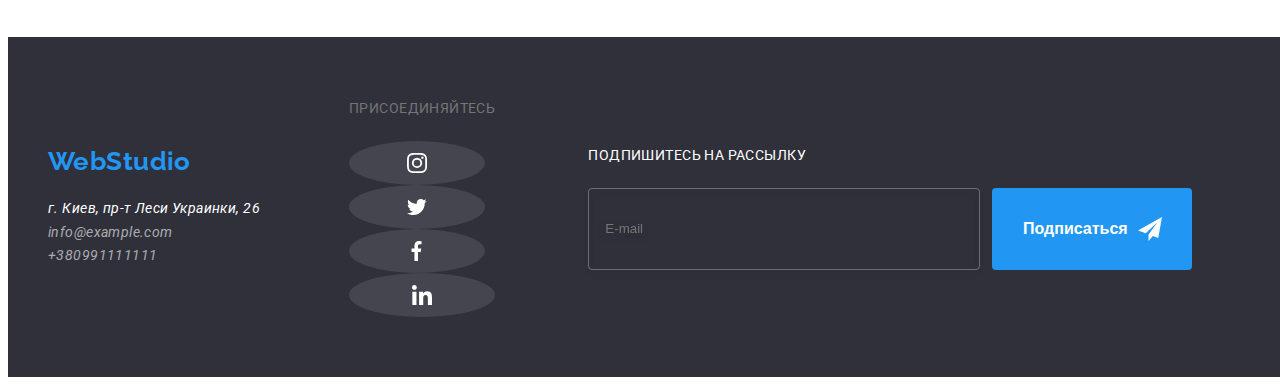
==== commit c94f134a: "fixed bugs" ====
--- a/portfolio.html
+++ b/portfolio.html
@@ -276,28 +276,28 @@
         <div class="footer__social">
           <p class="footer__join">присоединяйтесь</p>
           <ul class="social__icon-box">
-            <li class="social__icon-item footer__social-icon--color">
+            <li class="social__icon-item social__icon-item--footer-color">
               <a class="social__icon-link" href="">
                 <svg class="social__icon" width="20" height="20">
                   <use href="./images/baground/sprite-icons.svg#instagram"></use>
                 </svg>
               </a>
             </li>
-            <li class="social__icon-item footer__social-icon--color">
+            <li class="social__icon-item social__icon-item--footer-color">
               <a class="social__icon-link" href="">
                 <svg class="social__icon" width="20" height="20">
                   <use href="./images/baground/sprite-icons.svg#twitter"></use>
                 </svg>
               </a>
             </li>
-            <li class="social__icon-item footer__social-icon--color">
+            <li class="social__icon-item social__icon-item--footer-color">
               <a class="social__icon-link" href="">
                 <svg class="social__icon" width="20" height="20">
                   <use href="./images/baground/sprite-icons.svg#facebook"></use>
                 </svg>
               </a>
             </li>
-            <li class="social__icon-item footer__social-icon--color">
+            <li class="social__icon-item social__icon-item--footer-color">
               <a class="social__icon-link" href="">
                 <svg class="social__icon" width="20" height="20">
                   <use href="./images/baground/sprite-icons.svg#linkedin"></use>
--- a/css/main.min.css
+++ b/css/main.min.css
@@ -1,2 +1,2 @@
-:root{--accent-color: rgba(33, 150, 243, 1);--logo-accent-color:rgba(33, 150, 243, 1);--bgc-hero: rgba(47, 48, 58, 1);--work-label: rgba(255, 255, 255, 1);--bgc-footer: rgba(47, 48, 58, 1);--footer-text:rgba(255, 255, 255, 1);--footer-contact-color: rgba(255, 255, 255, 0.6);--primery-text-color: rgba(117, 117, 117, 1);--secondary-text-color:rgba(255, 255, 255, 1);--bgc-hero-footer: rgba(47, 48, 58, 1);--title-text-color: rgba(33, 33, 33, 1);--hero-color: rgba(255, 255, 255, 1);--button-portfolio: rgba(245, 244, 250, 1);--page-color: #ffffff;--cubic-bezier: cubic-bezier(0.4, 0, 0.2, 1)}.visibility-hidden{position:absolute;white-space:nowrap;width:1px;height:1px;overflow:hidden;border:0;padding:0;clip:rect(0 0 0 0);-webkit-clip-path:inset(50%);clip-path:inset(50%);margin:-1px}html{scroll-behavior:smooth}body{height:100%;width:100%;background-color:var(--page-color);color:var(--primery-text-color);font-family:Roboto, sans-serif;font-size:14px;font-weight:400;letter-spacing:0.03em;line-height:1.7}.section{padding-top:94px;padding-bottom:94px}h1,h2,h3,h4,h5,h6,p{margin:0}a{text-decoration:none;color:inherit}ul,ul li{padding:0;margin:0;list-style:none}img{display:block}.conteiner{width:1200px;margin:0 auto;padding-left:15px;padding-right:15px;-webkit-box-align:center;-ms-flex-align:center;align-items:center}.logo{display:inline-block;font-family:Raleway, sans-serif;font-weight:700;font-size:26px;line-height:1.2;color:var(--logo-accent-color)}.logo__text{color:var(--title-text-color)}.button{display:block;text-align:center;min-width:200px;padding:10px 16px;margin:0 auto;color:var(--hero-color);background-color:var(--accent-color);font-size:16px;font-weight:700;line-height:1.87;cursor:pointer;border:none;border-radius:4px;-webkit-transition:background-color 250ms var(--cubic-bezier),-webkit-box-shadow 250ms var(--cubic-bezier);transition:background-color 250ms var(--cubic-bezier),-webkit-box-shadow 250ms var(--cubic-bezier);transition:background-color 250ms var(--cubic-bezier),box-shadow 250ms var(--cubic-bezier);transition:background-color 250ms var(--cubic-bezier),box-shadow 250ms var(--cubic-bezier),-webkit-box-shadow 250ms var(--cubic-bezier)}.button:hover,.button:focus{background-color:#188ce8;-webkit-box-shadow:0px 4px 4px rgba(0,0,0,0.15);box-shadow:0px 4px 4px rgba(0,0,0,0.15)}.btn{padding:6px 22px;font-size:16px;font-weight:500;line-height:1.625;background-color:var(--button-portfolio);color:var(--title-text-color);cursor:pointer;border:unset;border-radius:4px}.btn:hover,.btn:focus{background-color:var(--accent-color);color:var(--page-color)}.btn--current{color:var(--page-color);background-color:var(--accent-color)}.social__icon-box{display:-webkit-box;display:-ms-flexbox;display:flex;-webkit-box-pack:center;-ms-flex-pack:center;justify-content:center;-webkit-box-align:center;-ms-flex-align:center;align-items:center}.social__icon-item{display:-webkit-box;display:-ms-flexbox;display:flex;-webkit-box-pack:center;-ms-flex-pack:center;justify-content:center;-webkit-box-align:center;-ms-flex-align:center;align-items:center;margin-right:10px;border-radius:50%;background-color:#fff;color:#afb1b8;-webkit-transition:color 250ms var(--cubic-bezier),background-color 250ms var(--cubic-bezier);transition:color 250ms var(--cubic-bezier),background-color 250ms var(--cubic-bezier)}.social__icon-item:last-child{margin-right:0}.social__icon-item:hover,.social__icon-item:focus{background-color:#2196f3;color:#ffffff}.social__icon-link{display:-webkit-box;display:-ms-flexbox;display:flex;width:44px;height:44px;-webkit-box-pack:center;-ms-flex-pack:center;justify-content:center;-webkit-box-align:center;-ms-flex-align:center;align-items:center;color:inherit}.social__icon{fill:currentColor}.modal{display:block;min-width:528px;min-height:531px;border-radius:4px;background-color:#fff;position:absolute;top:50%;left:50%;-webkit-transform:translate(-50%, -50%) scale(0.9);transform:translate(-50%, -50%) scale(0.9);-webkit-transition:-webkit-transform 250ms var(--cubic-bezier);transition:-webkit-transform 250ms var(--cubic-bezier);transition:transform 250ms var(--cubic-bezier);transition:transform 250ms var(--cubic-bezier), -webkit-transform 250ms var(--cubic-bezier)}.modal__title{padding-top:40px;margin-bottom:12px;font-weight:700;font-size:20px;line-height:1.15;text-align:center;letter-spacing:0.03em;color:#212121}.modal__form{display:block;margin-left:40px;margin-right:40px}.modal__form-field{display:block;cursor:pointer;margin-bottom:10px}.modal__form-field:focus-within .modal__form-icon{color:var(--accent-color)}.modal__form-label{display:inline-block;margin-bottom:4px;font-size:12px;line-height:1.17;letter-spacing:0.01em}.modal__box-input{display:block;position:relative}.modal__form-input{display:-webkit-box;display:-ms-flexbox;display:flex;-webkit-box-align:center;-ms-flex-align:center;align-items:center;height:40px;width:100%;margin:0;padding:12px 16px;padding-left:42px;line-height:1.14;letter-spacing:0.01em;color:#212121;border:1px solid rgba(33,33,33,0.2);border-radius:4px;outline:none;-webkit-transition:border-color 250ms var(--cubic-bezier);transition:border-color 250ms var(--cubic-bezier)}.modal__form-input:focus,.modal__form-comments:focus{border-color:var(--accent-color)}.modal__form-icon{fill:currentColor;position:absolute;top:50%;left:13px;color:#212121;-webkit-transform:translateY(-50%);transform:translateY(-50%);-webkit-transition:color 250ms var(--cubic-bezier);transition:color 250ms var(--cubic-bezier)}.modal__form-comments{display:-webkit-box;display:-ms-flexbox;display:flex;width:100%;min-height:120px;padding:12px 16px;margin-bottom:20px;outline:none;resize:none;color:#212121;border:1px solid rgba(33,33,33,0.2);border-radius:4px;-webkit-transition:border-color 250ms var(--cubic-bezier);transition:border-color 250ms var(--cubic-bezier)}.modal__form-checkbox{display:-webkit-box;display:-ms-flexbox;display:flex;-webkit-box-align:center;-ms-flex-align:center;align-items:center;-webkit-box-pack:center;-ms-flex-pack:center;justify-content:center;margin-bottom:30px}.modal__checkbox-conteiner{display:block;position:relative;width:16px;height:15px;margin-right:8px;cursor:pointer}.modal__checkbox{position:absolute;white-space:nowrap;width:1px;height:1px;overflow:hidden;border:0;padding:0;clip:rect(0 0 0 0);-webkit-clip-path:inset(50%);clip-path:inset(50%);margin:-1px}.modal__checkbox:focus ~ .modal__checkbox-icon{opacity:1;background-color:var(--accent-color);fill:#fff}.modal__checkbox:focus ~ .modal__checkbox-unchecked,.modal__checkbox:hover ~ .modal__checkbox-unchecked{border-color:var(--accent-color)}.modal__checkbox-icon{display:block;position:absolute;top:0;left:0;width:16px;height:15px;color:currentColor;opacity:0;-webkit-transition:opacity 250ms var(--cubic-bezier),fill 250ms var(--cubic-bezier),background-color 250ms var(--cubic-bezier);transition:opacity 250ms var(--cubic-bezier),fill 250ms var(--cubic-bezier),background-color 250ms var(--cubic-bezier)}.modal__checkbox-unchecked{display:block;position:absolute;top:0;left:0;width:16px;height:15px;border:2px solid #212121;border-radius:2px;-webkit-transition:border-color 250ms var(--cubic-bezier);transition:border-color 250ms var(--cubic-bezier)}.modal__accept-link{display:inline-block;text-decoration:underline;color:var(--accent-color)}.modal__button{margin-bottom:40px}.modal__button-close{display:-webkit-box;display:-ms-flexbox;display:flex;-webkit-box-pack:center;-ms-flex-pack:center;justify-content:center;-webkit-box-align:center;-ms-flex-align:center;align-items:center;position:absolute;top:8px;right:8px;height:30px;width:30px;border-radius:50%;border:1px solid rgba(0,0,0,0.1);background-color:#fff}.modal__button-close:focus,.modal__button-close:hover .modal__icon-close{fill:var(--accent-color)}.modal__icon-close{fill:currentColor}.navigation{display:-webkit-box;display:-ms-flexbox;display:flex}.header__nav-list{display:-webkit-box;display:-ms-flexbox;display:flex;-webkit-box-align:center;-ms-flex-align:center;align-items:center;font-weight:500;line-height:1.14;letter-spacing:0.02em}.header__nav-item{display:inline-block;margin-right:50px}.header__nav-item:last-child{margin-right:0}.header__nav-link{padding-top:32px;padding-bottom:32px;color:var(--title-text-color);letter-spacing:0.02em;-webkit-transition:color 250ms var(--cubic-bezier);transition:color 250ms var(--cubic-bezier)}.header__nav-link:hover,.header__nav-link:focus{color:var(--accent-color)}.header__nav-link--active{position:relative;color:var(--accent-color)}.header__nav-link--active::after{content:'';display:block;position:absolute;bottom:0;-webkit-transform:translateY(0);transform:translateY(0);border-radius:2px;height:4px;width:100%;background-color:var(--accent-color)}.portfolio-nav{display:-webkit-box;display:-ms-flexbox;display:flex;-webkit-box-pack:center;-ms-flex-pack:center;justify-content:center;padding-bottom:50px}.portfolio-nav__item{margin-right:8px}.portfolio-nav__item:last-child{margin-right:0}.card-set{display:-webkit-box;display:-ms-flexbox;display:flex;-ms-flex-wrap:wrap;flex-wrap:wrap}.card-set__item{max-width:370px;margin-right:30px;margin-bottom:30px;background-color:#fff;border:1px solid #eeeeee;-webkit-transition:-webkit-box-shadow 250ms var(--cubic-bezier);transition:-webkit-box-shadow 250ms var(--cubic-bezier);transition:box-shadow 250ms var(--cubic-bezier);transition:box-shadow 250ms var(--cubic-bezier), -webkit-box-shadow 250ms var(--cubic-bezier)}.card-set__item:nth-child(3n){margin-right:0}.card-set__item:nth-last-child(-n+3){margin-bottom:0}.card-set__item:hover,.card-set__item:focus{-webkit-box-shadow:0px 1px 1px rgba(0,0,0,0.12),0px 4px 4px rgba(0,0,0,0.06),1px 4px 6px rgba(0,0,0,0.16);box-shadow:0px 1px 1px rgba(0,0,0,0.12),0px 4px 4px rgba(0,0,0,0.06),1px 4px 6px rgba(0,0,0,0.16)}.card-set__item:hover .card-set__overlay,.card-set__item:focus .card-set__overlay{-webkit-transform:translateY(0%);transform:translateY(0%);opacity:1}.header__conteiner{display:-webkit-box;display:-ms-flexbox;display:flex;height:80px;border-bottom:1px solid #ececec}.logo-header{margin-right:93px;padding-top:24px;padding-bottom:25px}.header__contacts{display:-webkit-box;display:-ms-flexbox;display:flex;-webkit-box-align:center;-ms-flex-align:center;align-items:center;margin-left:auto;font-weight:500;line-height:1.14;letter-spacing:0.02em}.header__contacts-item{display:block;padding-top:32px;padding-bottom:32px;letter-spacing:0.02em;margin-right:30px;color:var(--primery-text-color);-webkit-transition:color 250ms var(--cubic-bezier);transition:color 250ms var(--cubic-bezier)}.header__contacts-item:last-child{margin-right:0}.header__contacts-item:hover,.header__contacts-item:focus{color:var(--accent-color)}.header__contact-link{display:-webkit-box;display:-ms-flexbox;display:flex;-webkit-box-align:center;-ms-flex-align:center;align-items:center}.header__contacts-icon{fill:currentColor;margin-right:10px}.hero{padding:200px 0;background-color:var(--bgc-hero)}.hero__overlay{height:600px;max-width:1600px;margin:0 auto;background-image:-webkit-gradient(linear, left top, right top, from(rgba(47,48,58,0.4)), to(rgba(47,48,58,0.4))),url(../images/baground/baground-hiro.jpg);background-image:linear-gradient(to right, rgba(47,48,58,0.4), rgba(47,48,58,0.4)),url(../images/baground/baground-hiro.jpg);background-color:gray}.hero__title{width:696px;margin-left:auto;margin-right:auto;margin-bottom:30px;font-weight:900;font-size:44px;line-height:1.36;letter-spacing:0.06em;text-transform:uppercase;text-align:center;color:var(--hero-color)}.hero__backdrop{position:fixed;top:0;left:0;width:100%;height:100%;background-color:rgba(0,0,0,0.2);opacity:1;-webkit-transition:opacity 250ms var(--cubic-bezier);transition:opacity 250ms var(--cubic-bezier)}.hero__backdrop--is-hidden{opacity:0;pointer-events:none}.features{padding-top:94px}.features__list{display:-webkit-box;display:-ms-flexbox;display:flex}.features__list-item{width:270px;margin-right:30px}.features__list-item:last-child{margin-right:0}.features__icon-box{display:-webkit-box;display:-ms-flexbox;display:flex;height:120px;margin-bottom:30px;-webkit-box-pack:center;-ms-flex-pack:center;justify-content:center;-webkit-box-align:center;-ms-flex-align:center;align-items:center;border-radius:4px;background:#f5f4fa}.features-title{font-size:14px;font-weight:700;line-height:1.14;text-transform:uppercase;margin-bottom:10px;color:var(--title-text-color)}.work__title{margin-bottom:50px;font-size:36px;line-height:1.17;text-align:center;font-weight:700;color:var(--title-text-color)}.work__list{display:-webkit-box;display:-ms-flexbox;display:flex;-webkit-box-pack:center;-ms-flex-pack:center;justify-content:center;-webkit-box-align:center;-ms-flex-align:center;align-items:center}.work__item{position:relative;margin-right:30px}.work__item:last-child{margin-right:0}.work__label{display:-webkit-box;display:-ms-flexbox;display:flex;-webkit-box-pack:center;-ms-flex-pack:center;justify-content:center;position:absolute;bottom:0;height:70px;width:100%;font-weight:700;line-height:1.28;-webkit-box-align:center;-ms-flex-align:center;align-items:center;text-transform:uppercase;color:var(--work-label);background-color:rgba(47,48,58,0.8)}.team{background-color:#f5f4fa}.team__title{margin-bottom:50px;font-size:36px;line-height:1.17;text-align:center;color:var(--title-text-color);font-weight:700}.team__list{display:-webkit-box;display:-ms-flexbox;display:flex;-webkit-box-pack:start;-ms-flex-pack:start;justify-content:flex-start}.team__item{background-color:#fff}.team__item:not(:last-child){margin-right:30px}.team__text-card{padding-top:30px;padding-bottom:30px;text-align:center;-webkit-box-shadow:0px 1px 3px rgba(0,0,0,0.12),0px 1px 1px rgba(0,0,0,0.14),0px 2px 1px rgba(0,0,0,0.2);box-shadow:0px 1px 3px rgba(0,0,0,0.12),0px 1px 1px rgba(0,0,0,0.14),0px 2px 1px rgba(0,0,0,0.2);border-radius:0px 0px 4px 4px}.team__name{font-weight:500;font-size:16px;line-height:1.19}.team__position{margin-bottom:16px;font-size:16px;line-height:1.19}.work__title{margin-bottom:50px;font-size:36px;line-height:1.17;text-align:center;font-weight:700;color:var(--title-text-color)}.work__list{display:-webkit-box;display:-ms-flexbox;display:flex;-webkit-box-pack:center;-ms-flex-pack:center;justify-content:center;-webkit-box-align:center;-ms-flex-align:center;align-items:center}.work__item{position:relative;margin-right:30px}.work__item:last-child{margin-right:0}.work__label{display:-webkit-box;display:-ms-flexbox;display:flex;-webkit-box-pack:center;-ms-flex-pack:center;justify-content:center;position:absolute;bottom:0;height:70px;width:100%;font-weight:700;line-height:1.28;-webkit-box-align:center;-ms-flex-align:center;align-items:center;text-transform:uppercase;color:var(--work-label);background-color:rgba(47,48,58,0.8)}.clients__title{font-weight:700;font-size:36px;line-height:1.67;text-align:center;letter-spacing:0.03em;margin-bottom:50px}.clients__box{display:-webkit-box;display:-ms-flexbox;display:flex;-webkit-box-pack:center;-ms-flex-pack:center;justify-content:center;-webkit-box-align:center;-ms-flex-align:center;align-items:center;margin:0;padding:0}.clients__item{display:-webkit-box;display:-ms-flexbox;display:flex;-webkit-box-pack:center;-ms-flex-pack:center;justify-content:center;margin-right:30px;-webkit-box-align:center;-ms-flex-align:center;align-items:center;width:170px;height:92px;border:1px solid #afb1b8;border-radius:4px;background-color:#fff;color:#afb1b8;-webkit-transition:color 250ms var(--cubic-bezier),border-color 250ms var(--cubic-bezier);transition:color 250ms var(--cubic-bezier),border-color 250ms var(--cubic-bezier)}.clients__item:hover,.clients__item:focus{color:#2196f3;border-color:#2196f3}.clients__item:last-child{margin-right:0}.clients__icon{fill:currentColor}.footer{padding-top:60px;padding-bottom:60px;background:var(--bgc-footer)}.footer__conteiner{display:-webkit-box;display:-ms-flexbox;display:flex}.footer__logo-text{color:var(--footer-logo-text)}.logo--footer{margin-bottom:20px}.footer__adress-wrapper{min-width:231px;margin-right:70px}.footer__address{color:var(--footer-text)}.footer__contacts{color:var(--footer-contact-color);font-weight:400}.footer__contacts:hover,.footer__contacts:focus{color:var(--accent-color)}.footer__join{color:var(var(--footer-text));text-transform:uppercase;margin-bottom:20px}.footer__social-icon--color{border-radius:50%;background-color:rgba(255,255,255,0.1);color:var(--footer-text);-webkit-transition:background-color 250ms var(--cubic-bezier);transition:background-color 250ms var(--cubic-bezier)}.footer__social{margin-right:93px}.footer__subscription-title{margin-bottom:20px;text-transform:uppercase;text-transform:uppercase;color:var(--footer-text)}.footer__subscription-mail{display:block;height:50px;width:358px;padding:15px 16px;margin-right:12px;outline:none;border:1px solid rgba(255,255,255,0.3);-webkit-filter:drop-shadow(0px 4px 4px rgba(0,0,0,0.15));filter:drop-shadow(0px 4px 4px rgba(0,0,0,0.15));border-radius:4px;background-color:inherit;color:var(--footer-text)}.footer__subscription-form{display:-webkit-box;display:-ms-flexbox;display:flex}.footer__subscription-button{display:-webkit-box;display:-ms-flexbox;display:flex;-webkit-box-pack:center;-ms-flex-pack:center;justify-content:center;-webkit-box-align:center;-ms-flex-align:center;align-items:center}.footer__subscription-latter{margin-left:10px}.card-set__product-thumb{position:relative;overflow:hidden}.card-set__overlay{display:block;padding:63px 24px;position:absolute;top:0;left:0;width:100%;height:100%;color:#fff;background-color:rgba(33,150,243,0.9);font-size:18px;line-height:1.56;-webkit-transform:translateY(100%);transform:translateY(100%);-webkit-transition:opacity 250ms var(--cubic-bezier),-webkit-transform 250ms cubic-bezier(0.4, 0, 0.2, 1);transition:opacity 250ms var(--cubic-bezier),-webkit-transform 250ms cubic-bezier(0.4, 0, 0.2, 1);transition:transform 250ms cubic-bezier(0.4, 0, 0.2, 1),opacity 250ms var(--cubic-bezier);transition:transform 250ms cubic-bezier(0.4, 0, 0.2, 1),opacity 250ms var(--cubic-bezier),-webkit-transform 250ms cubic-bezier(0.4, 0, 0.2, 1);opacity:0}.card-set__title{font-weight:700;font-size:18px;line-height:2;letter-spacing:0.06em}.card-set__text{font-size:16px;line-height:2}.card-set__text-box{padding:20px 24px}
+:root{--accent-color: rgba(33, 150, 243, 1);--logo-accent-color:rgba(33, 150, 243, 1);--bgc-hero: rgba(47, 48, 58, 1);--work-label: rgba(255, 255, 255, 1);--bgc-footer: rgba(47, 48, 58, 1);--footer-text:rgba(255, 255, 255, 1);--footer-contact-color: rgba(255, 255, 255, 0.6);--primery-text-color: rgba(117, 117, 117, 1);--secondary-text-color:rgba(255, 255, 255, 1);--bgc-hero-footer: rgba(47, 48, 58, 1);--title-text-color: rgba(33, 33, 33, 1);--hero-color: rgba(255, 255, 255, 1);--button-portfolio: rgba(245, 244, 250, 1);--page-color: #ffffff;--cubic-bezier: cubic-bezier(0.4, 0, 0.2, 1)}.visibility-hidden{position:absolute;white-space:nowrap;width:1px;height:1px;overflow:hidden;border:0;padding:0;clip:rect(0 0 0 0);-webkit-clip-path:inset(50%);clip-path:inset(50%);margin:-1px}html{scroll-behavior:smooth}body{height:100%;width:100%;background-color:var(--page-color);color:var(--primery-text-color);font-family:Roboto, sans-serif;font-size:14px;font-weight:400;letter-spacing:0.03em;line-height:1.7}.section{padding-top:94px;padding-bottom:94px}h1,h2,h3,h4,h5,h6,p{margin:0}a{text-decoration:none;color:inherit}ul,ul li{padding:0;margin:0;list-style:none}img{display:block}.conteiner{width:1200px;margin:0 auto;padding-left:15px;padding-right:15px;-webkit-box-align:center;-ms-flex-align:center;align-items:center}.logo{display:inline-block;font-family:Raleway, sans-serif;font-weight:700;font-size:26px;line-height:1.2;color:var(--logo-accent-color)}.logo__text{color:var(--title-text-color)}.button{display:block;text-align:center;min-width:200px;padding:10px 16px;margin:0 auto;color:var(--hero-color);background-color:var(--accent-color);font-size:16px;font-weight:700;line-height:1.87;cursor:pointer;border:none;border-radius:4px;-webkit-transition:background-color 250ms var(--cubic-bezier),-webkit-box-shadow 250ms var(--cubic-bezier);transition:background-color 250ms var(--cubic-bezier),-webkit-box-shadow 250ms var(--cubic-bezier);transition:background-color 250ms var(--cubic-bezier),box-shadow 250ms var(--cubic-bezier);transition:background-color 250ms var(--cubic-bezier),box-shadow 250ms var(--cubic-bezier),-webkit-box-shadow 250ms var(--cubic-bezier)}.button:hover,.button:focus{background-color:#188ce8;-webkit-box-shadow:0px 4px 4px rgba(0,0,0,0.15);box-shadow:0px 4px 4px rgba(0,0,0,0.15)}.btn{padding:6px 22px;font-size:16px;font-weight:500;line-height:1.625;background-color:var(--button-portfolio);color:var(--title-text-color);cursor:pointer;border:unset;border-radius:4px}.btn:hover,.btn:focus{background-color:var(--accent-color);color:var(--page-color)}.btn--current{color:var(--page-color);background-color:var(--accent-color)}.social{display:-webkit-box;display:-ms-flexbox;display:flex;-webkit-box-pack:center;-ms-flex-pack:center;justify-content:center;-webkit-box-align:center;-ms-flex-align:center;align-items:center}.social__icon-item{display:-webkit-box;display:-ms-flexbox;display:flex;-webkit-box-pack:center;-ms-flex-pack:center;justify-content:center;-webkit-box-align:center;-ms-flex-align:center;align-items:center;margin-right:10px;border-radius:50%;background-color:#fff;color:#afb1b8;-webkit-transition:color 250ms var(--cubic-bezier),background-color 250ms var(--cubic-bezier);transition:color 250ms var(--cubic-bezier),background-color 250ms var(--cubic-bezier)}.social__icon-item:last-child{margin-right:0}.social__icon-item:hover,.social__icon-item:focus{background-color:#2196f3;color:#ffffff}.social__icon-link{display:-webkit-box;display:-ms-flexbox;display:flex;width:44px;height:44px;-webkit-box-pack:center;-ms-flex-pack:center;justify-content:center;-webkit-box-align:center;-ms-flex-align:center;align-items:center;color:inherit}.social__icon{fill:currentColor}.modal{display:block;min-width:528px;min-height:531px;border-radius:4px;background-color:#fff;position:absolute;top:50%;left:50%;-webkit-transform:translate(-50%, -50%) scale(0.9);transform:translate(-50%, -50%) scale(0.9);-webkit-transition:-webkit-transform 250ms var(--cubic-bezier);transition:-webkit-transform 250ms var(--cubic-bezier);transition:transform 250ms var(--cubic-bezier);transition:transform 250ms var(--cubic-bezier), -webkit-transform 250ms var(--cubic-bezier)}.modal__title{padding-top:40px;margin-bottom:12px;font-weight:700;font-size:20px;line-height:1.15;text-align:center;letter-spacing:0.03em;color:#212121}.modal__form{display:block;margin-left:40px;margin-right:40px}.modal__form-field{display:block;cursor:pointer;margin-bottom:10px}.modal__form-field:focus-within .modal__form-icon{color:var(--accent-color)}.modal__form-label{display:inline-block;margin-bottom:4px;font-size:12px;line-height:1.17;letter-spacing:0.01em}.modal__box-input{display:block;position:relative}.modal__form-input{display:-webkit-box;display:-ms-flexbox;display:flex;-webkit-box-align:center;-ms-flex-align:center;align-items:center;height:40px;width:100%;margin:0;padding:12px 16px;padding-left:42px;line-height:1.14;letter-spacing:0.01em;color:#212121;border:1px solid rgba(33,33,33,0.2);border-radius:4px;outline:none;-webkit-transition:border-color 250ms var(--cubic-bezier);transition:border-color 250ms var(--cubic-bezier)}.modal__form-input:focus,.modal__form-comments:focus{border-color:var(--accent-color)}.modal__form-icon{fill:currentColor;position:absolute;top:50%;left:13px;color:#212121;-webkit-transform:translateY(-50%);transform:translateY(-50%);-webkit-transition:color 250ms var(--cubic-bezier);transition:color 250ms var(--cubic-bezier)}.modal__form-comments{display:-webkit-box;display:-ms-flexbox;display:flex;width:100%;min-height:120px;padding:12px 16px;margin-bottom:20px;outline:none;resize:none;color:#212121;border:1px solid rgba(33,33,33,0.2);border-radius:4px;-webkit-transition:border-color 250ms var(--cubic-bezier);transition:border-color 250ms var(--cubic-bezier)}.modal__form-checkbox{display:-webkit-box;display:-ms-flexbox;display:flex;-webkit-box-align:center;-ms-flex-align:center;align-items:center;-webkit-box-pack:center;-ms-flex-pack:center;justify-content:center;margin-bottom:30px}.modal__checkbox-conteiner{display:block;position:relative;width:16px;height:15px;margin-right:8px;cursor:pointer}.modal__checkbox{position:absolute;white-space:nowrap;width:1px;height:1px;overflow:hidden;border:0;padding:0;clip:rect(0 0 0 0);-webkit-clip-path:inset(50%);clip-path:inset(50%);margin:-1px}.modal__checkbox:focus ~ .modal__checkbox-icon{opacity:1;background-color:var(--accent-color);fill:#fff}.modal__checkbox:focus ~ .modal__checkbox-unchecked,.modal__checkbox:hover ~ .modal__checkbox-unchecked{border-color:var(--accent-color)}.modal__checkbox-icon{display:block;position:absolute;top:0;left:0;width:16px;height:15px;color:currentColor;opacity:0;-webkit-transition:opacity 250ms var(--cubic-bezier),fill 250ms var(--cubic-bezier),background-color 250ms var(--cubic-bezier);transition:opacity 250ms var(--cubic-bezier),fill 250ms var(--cubic-bezier),background-color 250ms var(--cubic-bezier)}.modal__checkbox-unchecked{display:block;position:absolute;top:0;left:0;width:16px;height:15px;border:2px solid #212121;border-radius:2px;-webkit-transition:border-color 250ms var(--cubic-bezier);transition:border-color 250ms var(--cubic-bezier)}.modal__accept-link{display:inline-block;text-decoration:underline;color:var(--accent-color)}.modal__button{margin-bottom:40px}.modal__button-close{display:-webkit-box;display:-ms-flexbox;display:flex;-webkit-box-pack:center;-ms-flex-pack:center;justify-content:center;-webkit-box-align:center;-ms-flex-align:center;align-items:center;position:absolute;top:8px;right:8px;height:30px;width:30px;border-radius:50%;border:1px solid rgba(0,0,0,0.1);background-color:#fff}.modal__button-close:focus,.modal__button-close:hover .modal__icon-close{fill:var(--accent-color)}.modal__icon-close{fill:currentColor}.navigation{display:-webkit-box;display:-ms-flexbox;display:flex}.header__nav-list{display:-webkit-box;display:-ms-flexbox;display:flex;-webkit-box-align:center;-ms-flex-align:center;align-items:center;font-weight:500;line-height:1.14;letter-spacing:0.02em}.header__nav-item{display:inline-block;margin-right:50px}.header__nav-item:last-child{margin-right:0}.header__nav-link{padding-top:32px;padding-bottom:32px;color:var(--title-text-color);letter-spacing:0.02em;-webkit-transition:color 250ms var(--cubic-bezier);transition:color 250ms var(--cubic-bezier)}.header__nav-link:hover,.header__nav-link:focus{color:var(--accent-color)}.header__nav-link--active{position:relative;color:var(--accent-color)}.header__nav-link--active::after{content:'';display:block;position:absolute;bottom:0;-webkit-transform:translateY(0);transform:translateY(0);border-radius:2px;height:4px;width:100%;background-color:var(--accent-color)}.portfolio-nav{display:-webkit-box;display:-ms-flexbox;display:flex;-webkit-box-pack:center;-ms-flex-pack:center;justify-content:center;padding-bottom:50px}.portfolio-nav__item{margin-right:8px}.portfolio-nav__item:last-child{margin-right:0}.card-set{display:-webkit-box;display:-ms-flexbox;display:flex;-ms-flex-wrap:wrap;flex-wrap:wrap}.card-set__item{max-width:370px;margin-right:30px;margin-bottom:30px;background-color:#fff;border:1px solid #eeeeee;-webkit-transition:-webkit-box-shadow 250ms var(--cubic-bezier);transition:-webkit-box-shadow 250ms var(--cubic-bezier);transition:box-shadow 250ms var(--cubic-bezier);transition:box-shadow 250ms var(--cubic-bezier), -webkit-box-shadow 250ms var(--cubic-bezier)}.card-set__item:nth-child(3n){margin-right:0}.card-set__item:nth-last-child(-n+3){margin-bottom:0}.card-set__item:hover,.card-set__item:focus{-webkit-box-shadow:0px 1px 1px rgba(0,0,0,0.12),0px 4px 4px rgba(0,0,0,0.06),1px 4px 6px rgba(0,0,0,0.16);box-shadow:0px 1px 1px rgba(0,0,0,0.12),0px 4px 4px rgba(0,0,0,0.06),1px 4px 6px rgba(0,0,0,0.16)}.card-set__item:hover .card-set__overlay,.card-set__item:focus .card-set__overlay{-webkit-transform:translateY(0%);transform:translateY(0%);opacity:1}.header{border-bottom:1px solid #ececec}.header__conteiner{display:-webkit-box;display:-ms-flexbox;display:flex;height:80px}.logo-header{margin-right:93px;padding-top:24px;padding-bottom:25px}.header__contacts{display:-webkit-box;display:-ms-flexbox;display:flex;-webkit-box-align:center;-ms-flex-align:center;align-items:center;margin-left:auto;font-weight:500;line-height:1.14;letter-spacing:0.02em}.header__contacts-item{display:block;padding-top:32px;padding-bottom:32px;letter-spacing:0.02em;margin-right:30px;color:var(--primery-text-color);-webkit-transition:color 250ms var(--cubic-bezier);transition:color 250ms var(--cubic-bezier)}.header__contacts-item:last-child{margin-right:0}.header__contacts-item:hover,.header__contacts-item:focus{color:var(--accent-color)}.header__contact-link{display:-webkit-box;display:-ms-flexbox;display:flex;-webkit-box-align:center;-ms-flex-align:center;align-items:center}.header__contacts-icon{fill:currentColor;margin-right:10px}.hero{padding:200px 0;background-color:var(--bgc-hero)}.hero-overlay{height:600px;max-width:1600px;margin:0 auto;background-image:-webkit-gradient(linear, left top, right top, from(rgba(47,48,58,0.4)), to(rgba(47,48,58,0.4))),url(../images/baground/baground-hiro.jpg);background-image:linear-gradient(to right, rgba(47,48,58,0.4), rgba(47,48,58,0.4)),url(../images/baground/baground-hiro.jpg);background-color:gray}.hero__title{width:696px;margin-left:auto;margin-right:auto;margin-bottom:30px;font-weight:900;font-size:44px;line-height:1.36;letter-spacing:0.06em;text-transform:uppercase;text-align:center;color:var(--hero-color)}.hero__backdrop{position:fixed;top:0;left:0;width:100%;height:100%;background-color:rgba(0,0,0,0.2);opacity:1;-webkit-transition:opacity 250ms var(--cubic-bezier);transition:opacity 250ms var(--cubic-bezier)}.hero__backdrop--is-hidden{opacity:0;pointer-events:none}.features{padding-top:94px}.features__list{display:-webkit-box;display:-ms-flexbox;display:flex}.features__list-item{width:270px;margin-right:30px}.features__list-item:last-child{margin-right:0}.features__icon-box{display:-webkit-box;display:-ms-flexbox;display:flex;height:120px;margin-bottom:30px;-webkit-box-pack:center;-ms-flex-pack:center;justify-content:center;-webkit-box-align:center;-ms-flex-align:center;align-items:center;border-radius:4px;background:#f5f4fa}.features-title{font-size:14px;font-weight:700;line-height:1.14;text-transform:uppercase;margin-bottom:10px;color:var(--title-text-color)}.work__title{margin-bottom:50px;font-size:36px;line-height:1.17;text-align:center;font-weight:700;color:var(--title-text-color)}.work__list{display:-webkit-box;display:-ms-flexbox;display:flex;-webkit-box-pack:center;-ms-flex-pack:center;justify-content:center;-webkit-box-align:center;-ms-flex-align:center;align-items:center}.work__item{position:relative;margin-right:30px}.work__item:last-child{margin-right:0}.work__label{display:-webkit-box;display:-ms-flexbox;display:flex;-webkit-box-pack:center;-ms-flex-pack:center;justify-content:center;position:absolute;bottom:0;height:70px;width:100%;font-weight:700;line-height:1.28;-webkit-box-align:center;-ms-flex-align:center;align-items:center;text-transform:uppercase;color:var(--work-label);background-color:rgba(47,48,58,0.8)}.team{background-color:#f5f4fa}.team__title{margin-bottom:50px;font-size:36px;line-height:1.17;text-align:center;color:var(--title-text-color);font-weight:700}.team__list{display:-webkit-box;display:-ms-flexbox;display:flex;-webkit-box-pack:start;-ms-flex-pack:start;justify-content:flex-start}.team__item{background-color:#fff}.team__item:not(:last-child){margin-right:30px}.team__text-card{padding-top:30px;padding-bottom:30px;text-align:center;-webkit-box-shadow:0px 1px 3px rgba(0,0,0,0.12),0px 1px 1px rgba(0,0,0,0.14),0px 2px 1px rgba(0,0,0,0.2);box-shadow:0px 1px 3px rgba(0,0,0,0.12),0px 1px 1px rgba(0,0,0,0.14),0px 2px 1px rgba(0,0,0,0.2);border-radius:0px 0px 4px 4px}.team__name{font-weight:500;font-size:16px;line-height:1.19}.team__position{margin-bottom:16px;font-size:16px;line-height:1.19}.work__title{margin-bottom:50px;font-size:36px;line-height:1.17;text-align:center;font-weight:700;color:var(--title-text-color)}.work__list{display:-webkit-box;display:-ms-flexbox;display:flex;-webkit-box-pack:center;-ms-flex-pack:center;justify-content:center;-webkit-box-align:center;-ms-flex-align:center;align-items:center}.work__item{position:relative;margin-right:30px}.work__item:last-child{margin-right:0}.work__label{display:-webkit-box;display:-ms-flexbox;display:flex;-webkit-box-pack:center;-ms-flex-pack:center;justify-content:center;position:absolute;bottom:0;height:70px;width:100%;font-weight:700;line-height:1.28;-webkit-box-align:center;-ms-flex-align:center;align-items:center;text-transform:uppercase;color:var(--work-label);background-color:rgba(47,48,58,0.8)}.clients__title{font-weight:700;font-size:36px;line-height:1.67;text-align:center;letter-spacing:0.03em;margin-bottom:50px}.clients__box{display:-webkit-box;display:-ms-flexbox;display:flex;-webkit-box-pack:center;-ms-flex-pack:center;justify-content:center;-webkit-box-align:center;-ms-flex-align:center;align-items:center;margin:0;padding:0}.clients__item{display:-webkit-box;display:-ms-flexbox;display:flex;-webkit-box-pack:center;-ms-flex-pack:center;justify-content:center;margin-right:30px;-webkit-box-align:center;-ms-flex-align:center;align-items:center;width:170px;height:92px;border:1px solid #afb1b8;border-radius:4px;background-color:#fff;color:#afb1b8;-webkit-transition:color 250ms var(--cubic-bezier),border-color 250ms var(--cubic-bezier);transition:color 250ms var(--cubic-bezier),border-color 250ms var(--cubic-bezier)}.clients__item:hover,.clients__item:focus{color:#2196f3;border-color:#2196f3}.clients__item:last-child{margin-right:0}.clients__icon{fill:currentColor}.footer{padding-top:60px;padding-bottom:60px;background:var(--bgc-footer)}.footer__conteiner{display:-webkit-box;display:-ms-flexbox;display:flex}.footer__logo-text{color:var(--footer-logo-text)}.logo--footer{margin-bottom:20px}.footer__adress-wrapper{min-width:231px;margin-right:70px}.footer__address{color:var(--footer-text)}.footer__contacts{color:var(--footer-contact-color);font-weight:400}.footer__contacts:hover,.footer__contacts:focus{color:var(--accent-color)}.footer__join{color:var(var(--footer-text));text-transform:uppercase;margin-bottom:20px}.social__icon-item--footer-color{border-radius:50%;background-color:rgba(255,255,255,0.1);color:var(--footer-text);-webkit-transition:background-color 250ms var(--cubic-bezier);transition:background-color 250ms var(--cubic-bezier)}.footer__social{margin-right:93px}.footer__subscription-title{margin-bottom:20px;text-transform:uppercase;text-transform:uppercase;color:var(--footer-text)}.footer__subscription-mail{display:block;height:50px;width:358px;padding:15px 16px;margin-right:12px;outline:none;border:1px solid rgba(255,255,255,0.3);-webkit-filter:drop-shadow(0px 4px 4px rgba(0,0,0,0.15));filter:drop-shadow(0px 4px 4px rgba(0,0,0,0.15));border-radius:4px;background-color:inherit;color:var(--footer-text)}.footer__subscription-form{display:-webkit-box;display:-ms-flexbox;display:flex}.footer__subscription-button{display:-webkit-box;display:-ms-flexbox;display:flex;-webkit-box-pack:center;-ms-flex-pack:center;justify-content:center;-webkit-box-align:center;-ms-flex-align:center;align-items:center}.footer__subscription-latter{margin-left:10px}.card-set__product-thumb{position:relative;overflow:hidden}.card-set__overlay{display:block;padding:63px 24px;position:absolute;top:0;left:0;width:100%;height:100%;color:#fff;background-color:rgba(33,150,243,0.9);font-size:18px;line-height:1.56;-webkit-transform:translateY(100%);transform:translateY(100%);-webkit-transition:opacity 250ms var(--cubic-bezier),-webkit-transform 250ms cubic-bezier(0.4, 0, 0.2, 1);transition:opacity 250ms var(--cubic-bezier),-webkit-transform 250ms cubic-bezier(0.4, 0, 0.2, 1);transition:transform 250ms cubic-bezier(0.4, 0, 0.2, 1),opacity 250ms var(--cubic-bezier);transition:transform 250ms cubic-bezier(0.4, 0, 0.2, 1),opacity 250ms var(--cubic-bezier),-webkit-transform 250ms cubic-bezier(0.4, 0, 0.2, 1);opacity:0}.card-set__title{font-weight:700;font-size:18px;line-height:2;letter-spacing:0.06em}.card-set__text{font-size:16px;line-height:2}.card-set__text-box{padding:20px 24px}
 /*# sourceMappingURL=main.min.css.map */